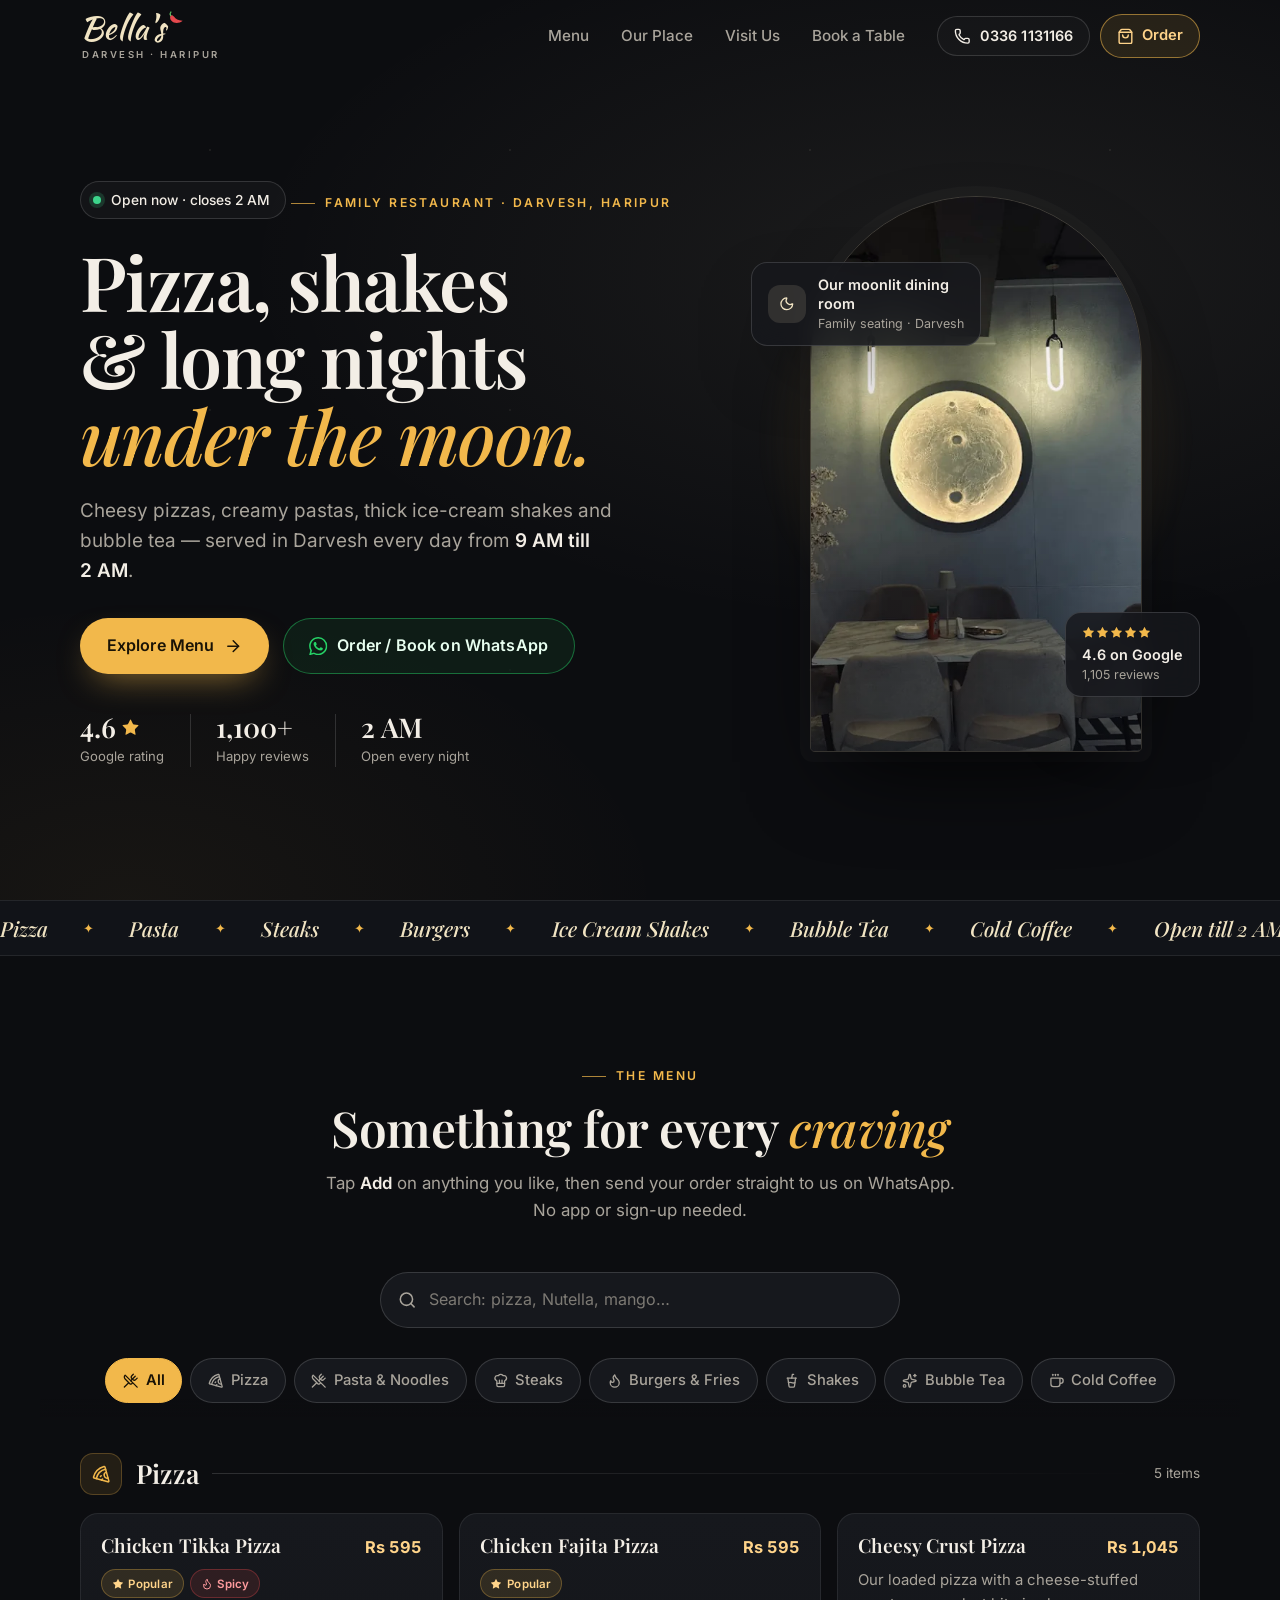
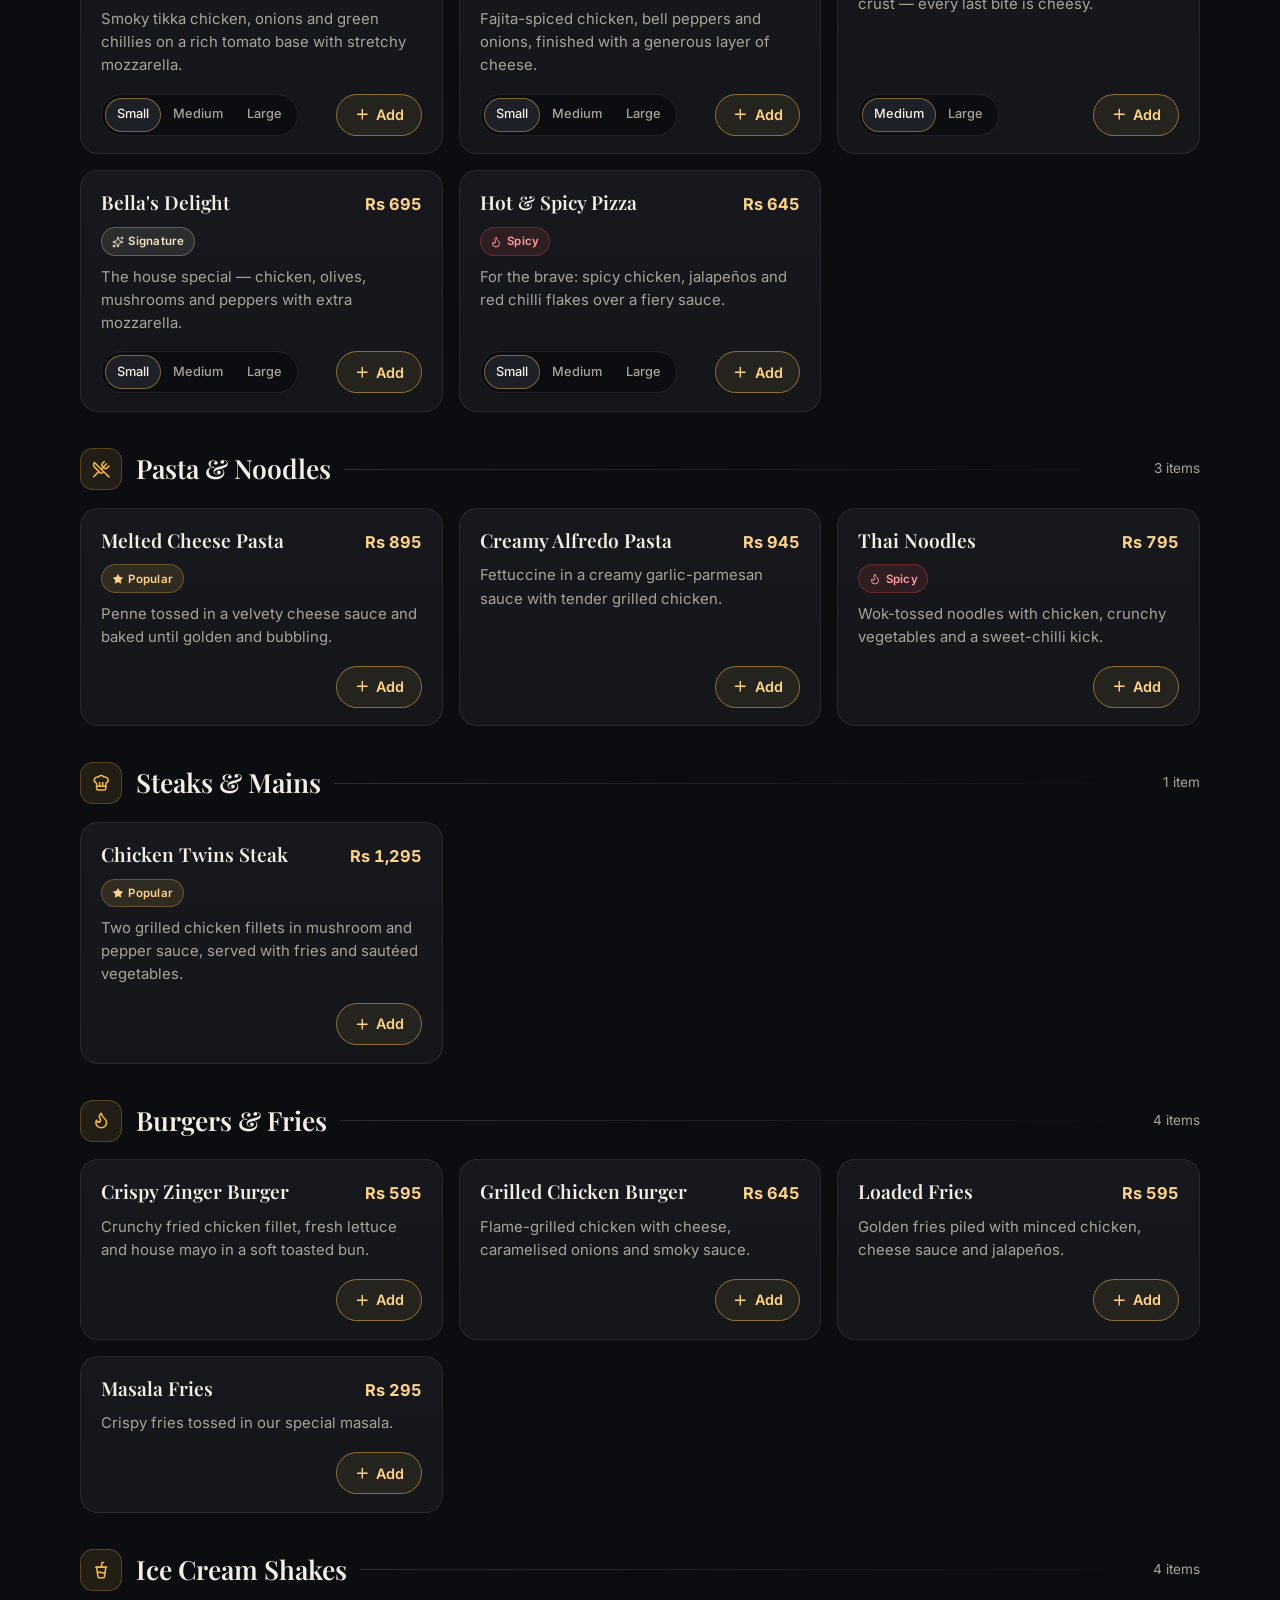
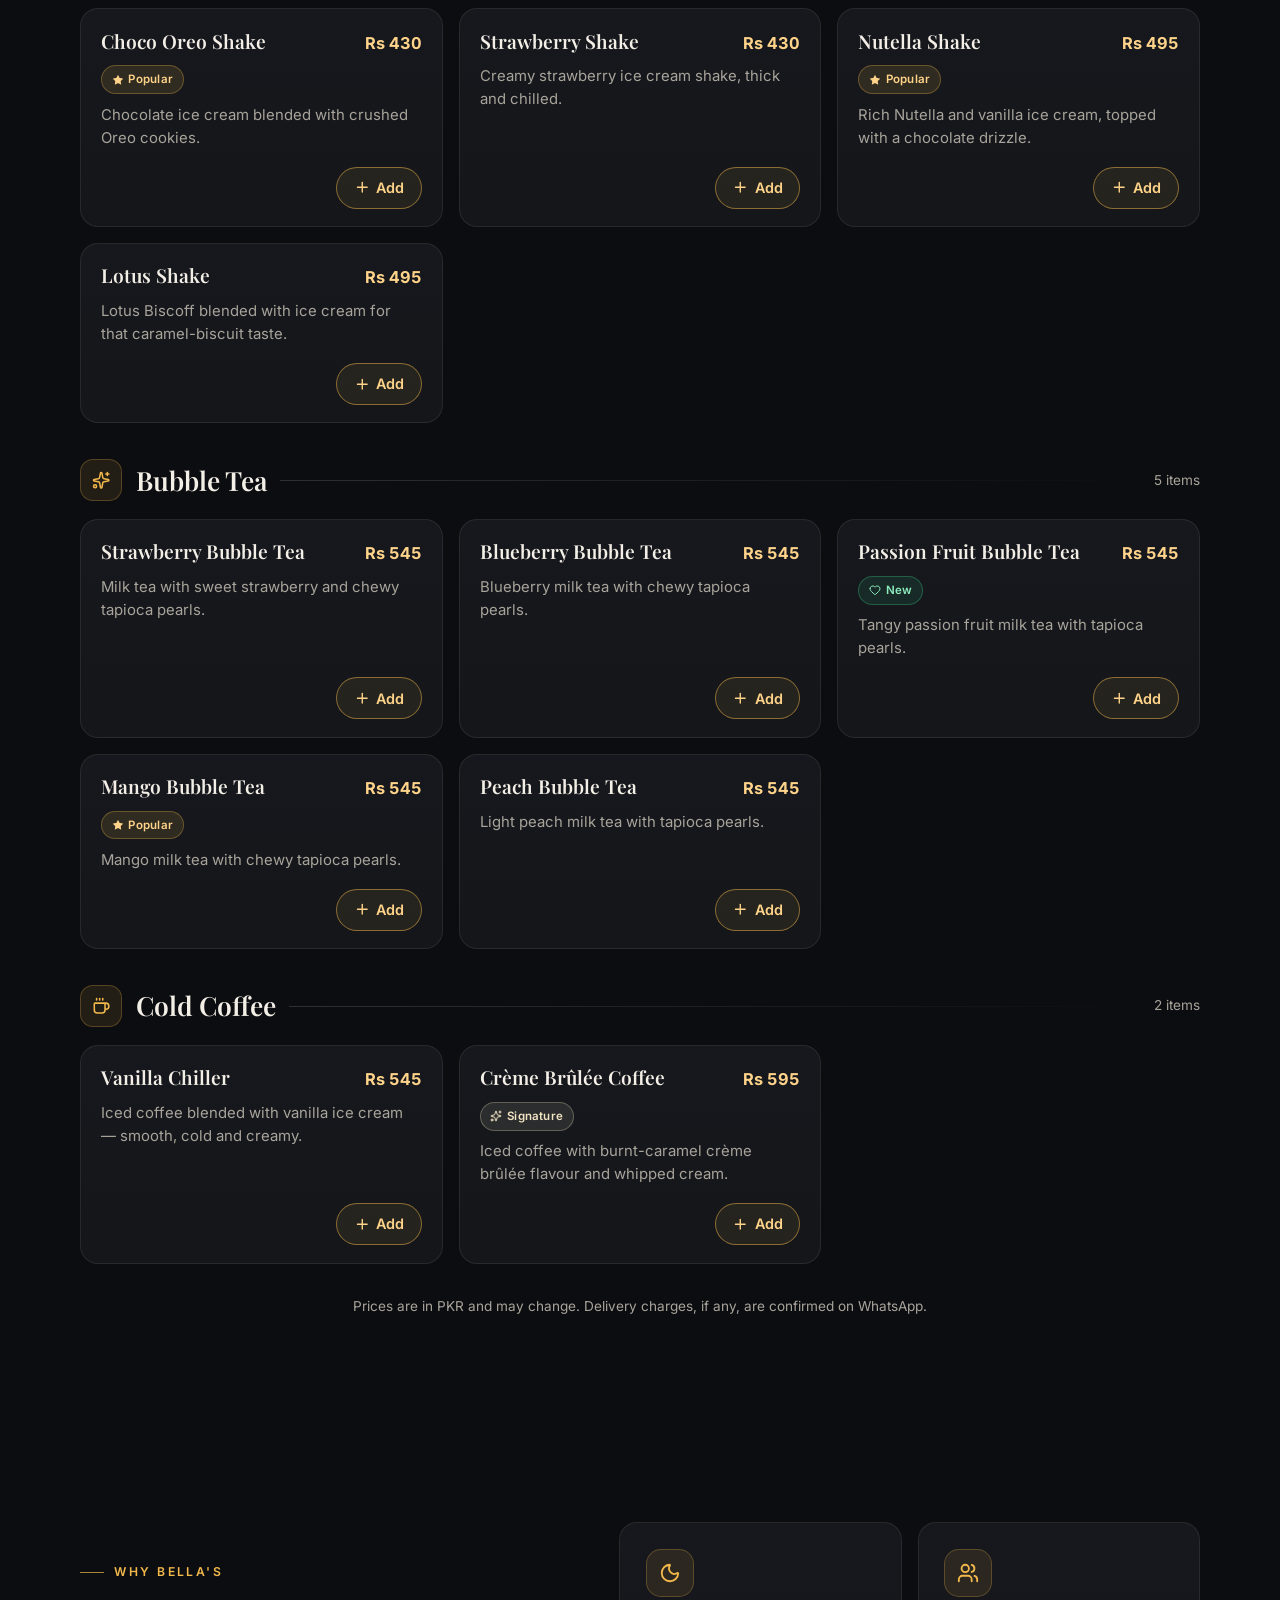
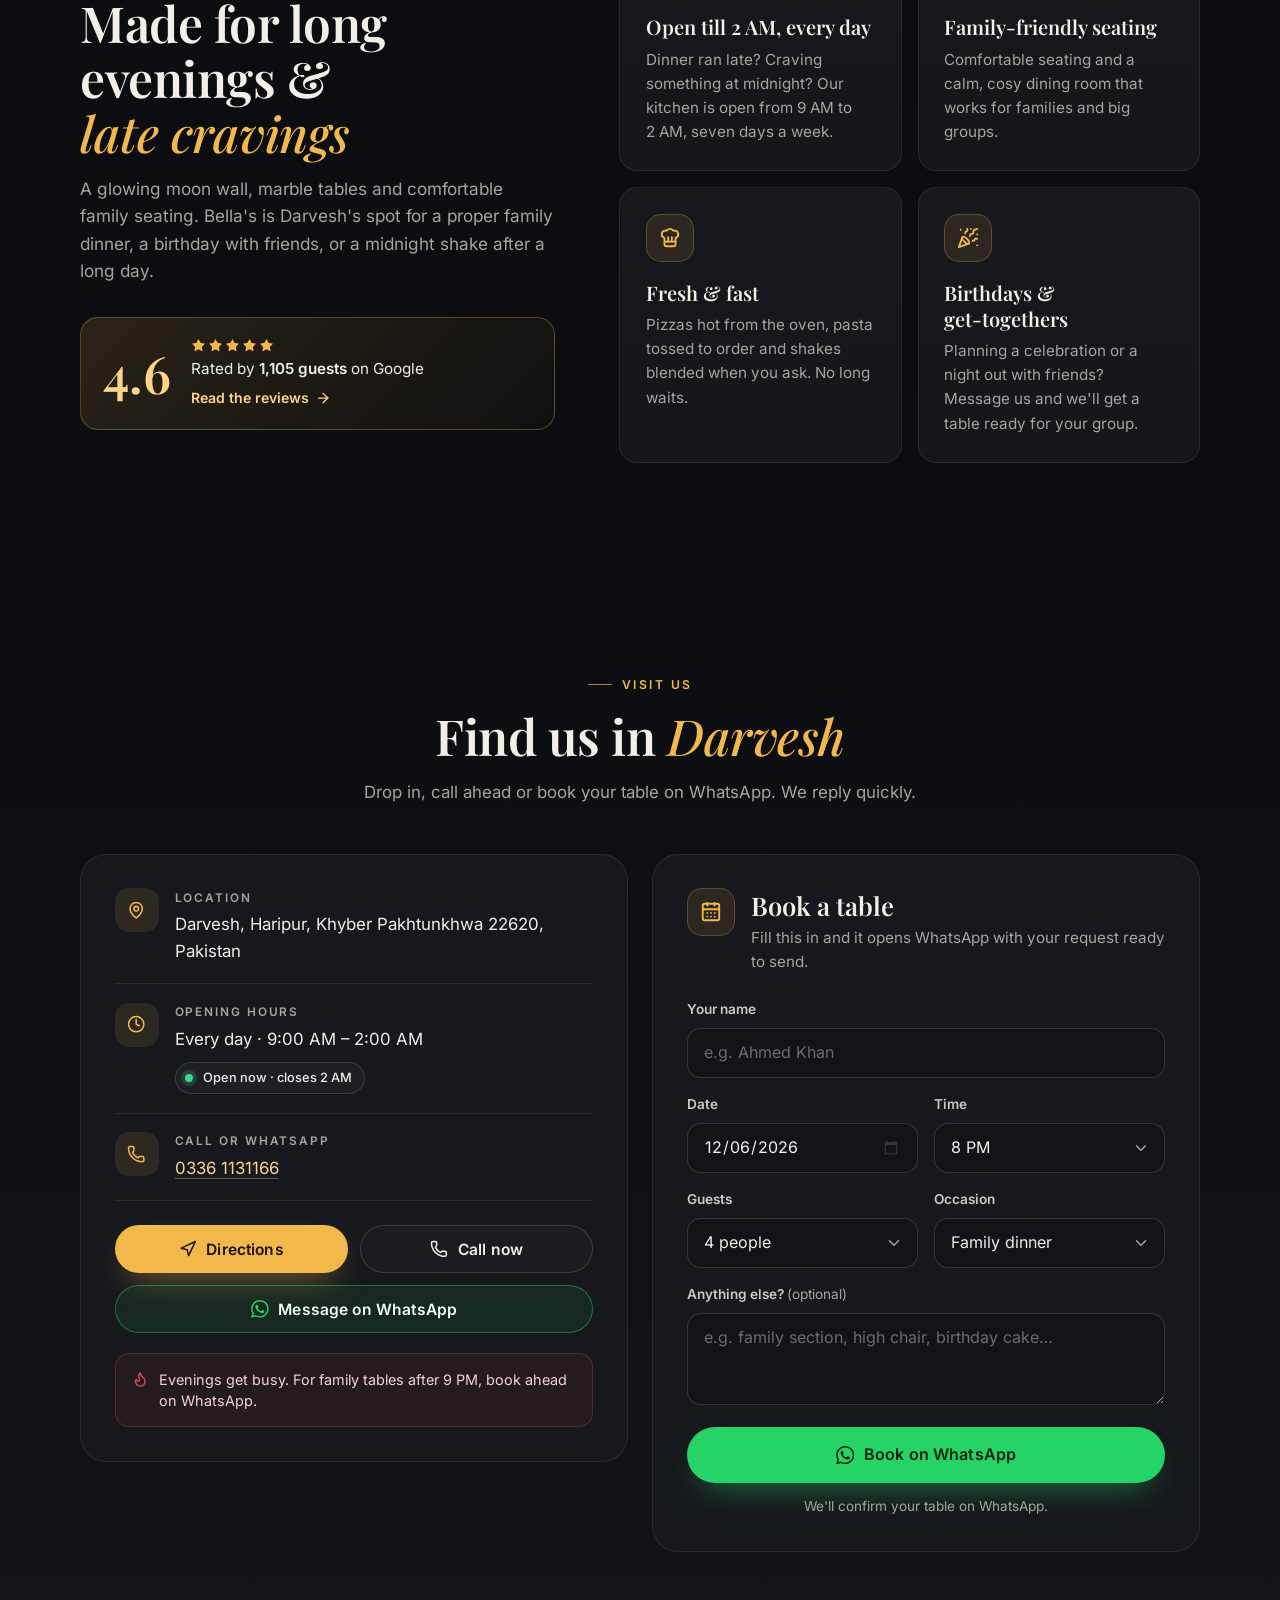
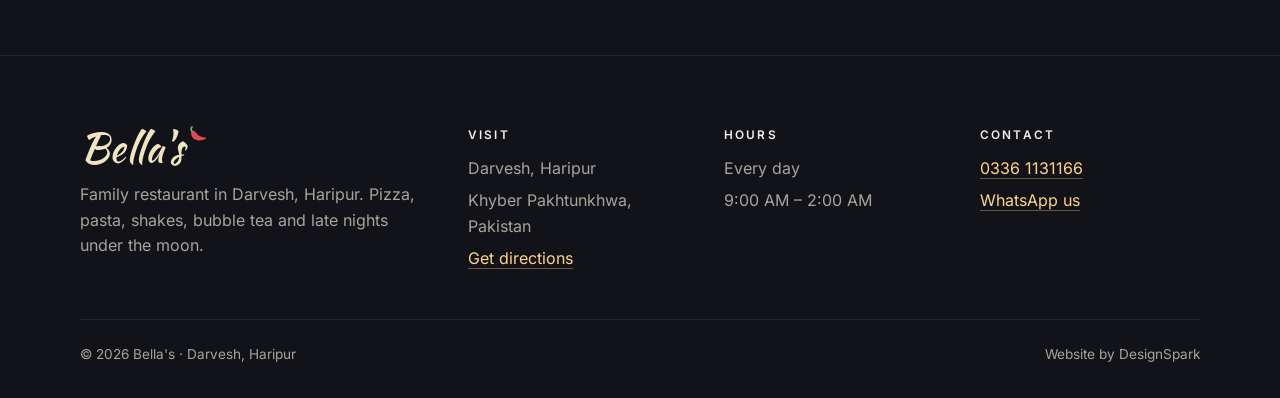
==== bellas/index.html @ a636f6a4 "Add Bella's restaurant demo website (Darvesh, Haripur) Static, responsive one-page site for pitching" ====
<!DOCTYPE html>
<html lang="en">
<head>
  <meta charset="utf-8">
  <meta name="viewport" content="width=device-width, initial-scale=1, viewport-fit=cover">
  <title>Bella's — Family Restaurant in Darvesh, Haripur · Open till 2 AM</title>
  <meta name="description" content="Bella's is a family restaurant in Darvesh, Haripur serving pizza, pasta, steaks, ice-cream shakes, bubble tea and cold coffee. Open every day 9 AM – 2 AM. Order or book a table on WhatsApp: 0336 1131166.">
  <!-- DEMO VERSION: delete the next line when the site goes live so Google can index it. -->
  <meta name="robots" content="noindex, nofollow">
  <meta name="theme-color" content="#0C0D10">
  <meta property="og:type" content="restaurant">
  <meta property="og:title" content="Bella's — Darvesh, Haripur · Open till 2 AM">
  <meta property="og:description" content="Pizza, pasta, shakes & bubble tea. Order or book a table on WhatsApp.">
  <link rel="icon" href="assets/img/favicon.svg" type="image/svg+xml">
  <link rel="preload" href="assets/fonts/inter-var.woff2" as="font" type="font/woff2" crossorigin>
  <link rel="preload" href="assets/fonts/playfair-var.woff2" as="font" type="font/woff2" crossorigin>
  <link rel="preload" href="assets/fonts/kaushan-script.woff2" as="font" type="font/woff2" crossorigin>
  <link rel="stylesheet" href="css/styles.css">
  <script type="application/ld+json">
  {
    "@context": "https://schema.org",
    "@type": "Restaurant",
    "name": "Bella's",
    "servesCuisine": ["Pizza", "Pasta", "Steaks", "Burgers", "Shakes", "Bubble Tea", "Coffee"],
    "priceRange": "Rs 1,000 – 4,000",
    "telephone": "+923361131166",
    "acceptsReservations": "True",
    "address": {
      "@type": "PostalAddress",
      "addressLocality": "Darvesh, Haripur",
      "addressRegion": "Khyber Pakhtunkhwa",
      "postalCode": "22620",
      "addressCountry": "PK"
    },
    "openingHoursSpecification": [{
      "@type": "OpeningHoursSpecification",
      "dayOfWeek": ["Monday", "Tuesday", "Wednesday", "Thursday", "Friday", "Saturday", "Sunday"],
      "opens": "09:00",
      "closes": "02:00"
    }]
  }
  </script>
</head>
<body>
  <!-- Icon sprite (Lucide, ISC licence · WhatsApp glyph from Simple Icons, CC0) -->
  <svg width="0" height="0" style="position:absolute" aria-hidden="true" focusable="false">
    <defs>
      <symbol id="i-phone" viewBox="0 0 24 24"><path d="M13.832 16.568a1 1 0 0 0 1.213-.303l.355-.465A2 2 0 0 1 17 15h3a2 2 0 0 1 2 2v3a2 2 0 0 1-2 2A18 18 0 0 1 2 4a2 2 0 0 1 2-2h3a2 2 0 0 1 2 2v3a2 2 0 0 1-.8 1.6l-.468.351a1 1 0 0 0-.292 1.233 14 14 0 0 0 6.392 6.384" /></symbol>
      <symbol id="i-map-pin" viewBox="0 0 24 24"><path d="M20 10c0 4.993-5.539 10.193-7.399 11.799a1 1 0 0 1-1.202 0C9.539 20.193 4 14.993 4 10a8 8 0 0 1 16 0" /> <circle cx="12" cy="10" r="3" /></symbol>
      <symbol id="i-clock" viewBox="0 0 24 24"><circle cx="12" cy="12" r="10" /> <path d="M12 6v6l4 2" /></symbol>
      <symbol id="i-star" viewBox="0 0 24 24"><path d="M11.525 2.295a.53.53 0 0 1 .95 0l2.31 4.679a2.123 2.123 0 0 0 1.595 1.16l5.166.756a.53.53 0 0 1 .294.904l-3.736 3.638a2.123 2.123 0 0 0-.611 1.878l.882 5.14a.53.53 0 0 1-.771.56l-4.618-2.428a2.122 2.122 0 0 0-1.973 0L6.396 21.01a.53.53 0 0 1-.77-.56l.881-5.139a2.122 2.122 0 0 0-.611-1.879L2.16 9.795a.53.53 0 0 1 .294-.906l5.165-.755a2.122 2.122 0 0 0 1.597-1.16z" /></symbol>
      <symbol id="i-moon" viewBox="0 0 24 24"><path d="M20.985 12.486a9 9 0 1 1-9.473-9.472c.405-.022.617.46.402.803a6 6 0 0 0 8.268 8.268c.344-.215.825-.004.803.401" /></symbol>
      <symbol id="i-users" viewBox="0 0 24 24"><path d="M16 21v-2a4 4 0 0 0-4-4H6a4 4 0 0 0-4 4v2" /> <path d="M16 3.128a4 4 0 0 1 0 7.744" /> <path d="M22 21v-2a4 4 0 0 0-3-3.87" /> <circle cx="9" cy="7" r="4" /></symbol>
      <symbol id="i-flame" viewBox="0 0 24 24"><path d="M12 3q1 4 4 6.5t3 5.5a1 1 0 0 1-14 0 5 5 0 0 1 1-3 1 1 0 0 0 5 0c0-2-1.5-3-1.5-5q0-2 2.5-4" /></symbol>
      <symbol id="i-shopping-bag" viewBox="0 0 24 24"><path d="M16 10a4 4 0 0 1-8 0" /> <path d="M3.103 6.034h17.794" /> <path d="M3.4 5.467a2 2 0 0 0-.4 1.2V20a2 2 0 0 0 2 2h14a2 2 0 0 0 2-2V6.667a2 2 0 0 0-.4-1.2l-2-2.667A2 2 0 0 0 17 2H7a2 2 0 0 0-1.6.8z" /></symbol>
      <symbol id="i-plus" viewBox="0 0 24 24"><path d="M5 12h14" /> <path d="M12 5v14" /></symbol>
      <symbol id="i-minus" viewBox="0 0 24 24"><path d="M5 12h14" /></symbol>
      <symbol id="i-x" viewBox="0 0 24 24"><path d="M18 6 6 18" /> <path d="m6 6 12 12" /></symbol>
      <symbol id="i-search" viewBox="0 0 24 24"><path d="m21 21-4.34-4.34" /> <circle cx="11" cy="11" r="8" /></symbol>
      <symbol id="i-menu" viewBox="0 0 24 24"><path d="M4 5h16" /> <path d="M4 12h16" /> <path d="M4 19h16" /></symbol>
      <symbol id="i-arrow-right" viewBox="0 0 24 24"><path d="M5 12h14" /> <path d="m12 5 7 7-7 7" /></symbol>
      <symbol id="i-calendar-days" viewBox="0 0 24 24"><path d="M8 2v3" /> <path d="M16 2v3" /> <rect x="3" y="3" width="18" height="18" rx="2" /> <path d="M3 9h18" /> <path d="M8 13h.01" /> <path d="M12 13h.01" /> <path d="M16 13h.01" /> <path d="M8 17h.01" /> <path d="M12 17h.01" /> <path d="M16 17h.01" /></symbol>
      <symbol id="i-sparkles" viewBox="0 0 24 24"><path d="M11.017 2.814a1 1 0 0 1 1.966 0l1.051 5.558a2 2 0 0 0 1.594 1.594l5.558 1.051a1 1 0 0 1 0 1.966l-5.558 1.051a2 2 0 0 0-1.594 1.594l-1.051 5.558a1 1 0 0 1-1.966 0l-1.051-5.558a2 2 0 0 0-1.594-1.594l-5.558-1.051a1 1 0 0 1 0-1.966l5.558-1.051a2 2 0 0 0 1.594-1.594z" /> <path d="M20 2v4" /> <path d="M22 4h-4" /> <circle cx="4" cy="20" r="2" /></symbol>
      <symbol id="i-navigation" viewBox="0 0 24 24"><polygon points="3 11 22 2 13 21 11 13 3 11" /></symbol>
      <symbol id="i-pizza" viewBox="0 0 24 24"><path d="m12 14-1 1" /> <path d="m13.75 18.25-1.25 1.42" /> <path d="M17.775 5.654a15.68 15.68 0 0 0-12.121 12.12" /> <path d="M18.8 9.3a1 1 0 0 0 2.1 7.7" /> <path d="M21.964 20.732a1 1 0 0 1-1.232 1.232l-18-5a1 1 0 0 1-.695-1.232A19.68 19.68 0 0 1 15.732 2.037a1 1 0 0 1 1.232.695z" /></symbol>
      <symbol id="i-cup-soda" viewBox="0 0 24 24"><path d="m6 8 1.75 12.28a2 2 0 0 0 2 1.72h4.54a2 2 0 0 0 2-1.72L18 8" /> <path d="M5 8h14" /> <path d="M7 15a6.47 6.47 0 0 1 5 0 6.47 6.47 0 0 0 5 0" /> <path d="m12 8 1-6h2" /></symbol>
      <symbol id="i-coffee" viewBox="0 0 24 24"><path d="M10 2v2" /> <path d="M14 2v2" /> <path d="M16 8a1 1 0 0 1 1 1v8a4 4 0 0 1-4 4H7a4 4 0 0 1-4-4V9a1 1 0 0 1 1-1h14a4 4 0 1 1 0 8h-1" /> <path d="M6 2v2" /></symbol>
      <symbol id="i-utensils-crossed" viewBox="0 0 24 24"><path d="m16 2-2.3 2.3a3 3 0 0 0 0 4.2l1.8 1.8a3 3 0 0 0 4.2 0L22 8" /> <path d="M15 15 3.3 3.3a4.2 4.2 0 0 0 0 6l7.3 7.3c.7.7 2 .7 2.8 0L15 15Zm0 0 7 7" /> <path d="m2.1 21.8 6.4-6.3" /> <path d="m19 5-7 7" /></symbol>
      <symbol id="i-party-popper" viewBox="0 0 24 24"><path d="M5.8 11.3 2 22l10.7-3.79" /> <path d="M4 3h.01" /> <path d="M22 8h.01" /> <path d="M15 2h.01" /> <path d="M22 20h.01" /> <path d="m22 2-2.24.75a2.9 2.9 0 0 0-1.96 3.12c.1.86-.57 1.63-1.45 1.63h-.38c-.86 0-1.6.6-1.76 1.44L14 10" /> <path d="m22 13-.82-.33c-.86-.34-1.82.2-1.98 1.11c-.11.7-.72 1.22-1.43 1.22H17" /> <path d="m11 2 .33.82c.34.86-.2 1.82-1.11 1.98C9.52 4.9 9 5.52 9 6.23V7" /> <path d="M11 13c1.93 1.93 2.83 4.17 2 5-.83.83-3.07-.07-5-2-1.93-1.93-2.83-4.17-2-5 .83-.83 3.07.07 5 2Z" /></symbol>
      <symbol id="i-chef-hat" viewBox="0 0 24 24"><path d="M10 11v5" /> <path d="M14 11v5" /> <path d="M6 12.65c0-.457-.316-.844-.727-1.041A4 4 0 017.52 4.034a1.53 1.53 0 001.367-.547 4 4 0 016.225 0 1.53 1.53 0 001.367.547 4 4 0 012.248 7.575c-.411.197-.727.584-.727 1.04V19a2 2 0 01-2 2H8a2 2 0 01-2-2z" /> <path d="M6 16h12" /></symbol>
      <symbol id="i-trash-2" viewBox="0 0 24 24"><path d="M10 11v6" /> <path d="M14 11v6" /> <path d="M19 6v14a2 2 0 0 1-2 2H7a2 2 0 0 1-2-2V6" /> <path d="M3 6h18" /> <path d="M8 6V4a2 2 0 0 1 2-2h4a2 2 0 0 1 2 2v2" /></symbol>
      <symbol id="i-check" viewBox="0 0 24 24"><path d="M20 6 9 17l-5-5" /></symbol>
      <symbol id="i-heart" viewBox="0 0 24 24"><path d="M2 9.5a5.5 5.5 0 0 1 9.591-3.676.56.56 0 0 0 .818 0A5.49 5.49 0 0 1 22 9.5c0 2.29-1.5 4-3 5.5l-5.492 5.313a2 2 0 0 1-3 .019L5 15c-1.5-1.5-3-3.2-3-5.5" /></symbol>
      <symbol id="i-whatsapp" viewBox="0 0 24 24"><path fill="currentColor" stroke="none" d="M17.472 14.382c-.297-.149-1.758-.867-2.03-.967-.273-.099-.471-.148-.67.15-.197.297-.767.966-.94 1.164-.173.199-.347.223-.644.075-.297-.15-1.255-.463-2.39-1.475-.883-.788-1.48-1.761-1.653-2.059-.173-.297-.018-.458.13-.606.134-.133.298-.347.446-.52.149-.174.198-.298.298-.497.099-.198.05-.371-.025-.52-.075-.149-.669-1.612-.916-2.207-.242-.579-.487-.5-.669-.51-.173-.008-.371-.01-.57-.01-.198 0-.52.074-.792.372-.272.297-1.04 1.016-1.04 2.479 0 1.462 1.065 2.875 1.213 3.074.149.198 2.096 3.2 5.077 4.487.709.306 1.262.489 1.694.625.712.227 1.36.195 1.871.118.571-.085 1.758-.719 2.006-1.413.248-.694.248-1.289.173-1.413-.074-.124-.272-.198-.57-.347m-5.421 7.403h-.004a9.87 9.87 0 01-5.031-1.378l-.361-.214-3.741.982.998-3.648-.235-.374a9.86 9.86 0 01-1.51-5.26c.001-5.45 4.436-9.884 9.888-9.884 2.64 0 5.122 1.03 6.988 2.898a9.825 9.825 0 012.893 6.994c-.003 5.45-4.437 9.884-9.885 9.884m8.413-18.297A11.815 11.815 0 0012.05 0C5.495 0 .16 5.335.157 11.892c0 2.096.547 4.142 1.588 5.945L.057 24l6.305-1.654a11.882 11.882 0 005.683 1.448h.005c6.554 0 11.89-5.335 11.893-11.893a11.821 11.821 0 00-3.48-8.413Z"/></symbol>
    </defs>
  </svg>

  <a class="skip-link" href="#menu">Skip to menu</a>

  <!-- ============ NAVBAR ============ -->
  <header class="nav" data-nav>
    <div class="container nav__inner">
      <a class="brand" href="#top" aria-label="Bella's — back to top">
        <span class="brand__name">Bella's<svg class="brand__chili" viewBox="0 0 24 24" aria-hidden="true"><path d="M7.5 7.2c2.1-.2 3.4 1.2 4 3.3.9 3.6 3.9 7 9.5 8.7-5.6 2.2-12.4.4-14.6-4.7-1.1-2.5-.9-5.3 1.1-7.3z" fill="#E5484D"/><path d="M7.6 7.4C7 5.6 7.6 4 9.3 2.9" fill="none" stroke="#5DBB63" stroke-width="1.8" stroke-linecap="round"/></svg></span>
        <span class="brand__sub">Darvesh · Haripur</span>
      </a>

      <nav class="nav__links" id="nav-links" aria-label="Main">
        <a href="#menu">Menu</a>
        <a href="#about">Our Place</a>
        <a href="#visit">Visit Us</a>
        <a href="#book">Book a Table</a>
      </nav>

      <div class="nav__actions">
        <a class="btn btn--ghost btn--sm nav__call" href="tel:+923361131166" data-link="call">
          <svg class="icon" aria-hidden="true"><use href="#i-phone"></use></svg><span data-bind="phoneDisplay">0336 1131166</span>
        </a>
        <button class="cart-btn" type="button" data-open-cart aria-label="Open your order">
          <svg class="icon" aria-hidden="true"><use href="#i-shopping-bag"></use></svg>
          <span class="cart-btn__label">Order</span>
          <span class="cart-count" data-cart-count hidden>0</span>
        </button>
        <button class="nav__toggle" type="button" aria-expanded="false" aria-controls="nav-links" aria-label="Open menu" data-nav-toggle>
          <svg class="icon" aria-hidden="true"><use href="#i-menu"></use></svg>
        </button>
      </div>
    </div>
  </header>

  <main id="top">
    <!-- ============ HERO ============ -->
    <section class="hero" aria-labelledby="hero-title">
      <div class="hero__sky" aria-hidden="true"></div>
      <div class="container hero__grid">
        <div class="hero__copy">
          <p class="status" data-status>
            <span class="status__dot" aria-hidden="true"></span>
            <span data-status-text>Open every day · 9 AM – 2 AM</span>
          </p>
          <p class="eyebrow">Family Restaurant · Darvesh, Haripur</p>
          <h1 class="hero__title" id="hero-title">Pizza, shakes &amp; long nights <em>under the moon.</em></h1>
          <p class="hero__lead">Cheesy pizzas, creamy pastas, thick ice-cream shakes and bubble tea — served in Darvesh every day from <strong>9&nbsp;AM till 2&nbsp;AM</strong>.</p>
          <div class="hero__cta">
            <a class="btn btn--primary btn--lg" href="#menu">
              Explore Menu
              <svg class="icon" aria-hidden="true"><use href="#i-arrow-right"></use></svg>
            </a>
            <a class="btn btn--wa btn--lg" href="https://wa.me/923361131166" target="_blank" rel="noopener" data-link="whatsapp">
              <svg class="icon" aria-hidden="true"><use href="#i-whatsapp"></use></svg>
              Order / Book on WhatsApp
            </a>
          </div>
          <ul class="proof" aria-label="Highlights">
            <li>
              <span class="proof__big"><span data-bind="rating">4.6</span><svg class="icon icon--fill" aria-hidden="true"><use href="#i-star"></use></svg></span>
              <span class="proof__label">Google rating</span>
            </li>
            <li>
              <span class="proof__big">1,100+</span>
              <span class="proof__label">Happy reviews</span>
            </li>
            <li>
              <span class="proof__big">2 AM</span>
              <span class="proof__label">Open every night</span>
            </li>
          </ul>
        </div>

        <div class="hero__visual">
          <div class="moon-glow" aria-hidden="true"></div>
          <figure class="hero__photo">
            <picture>
              <source srcset="assets/img/dining-room.webp" type="image/webp">
              <img src="assets/img/dining-room.jpg" width="460" height="770" fetchpriority="high"
                   alt="Inside Bella's: the glowing moon wall above a marble dining table with grey chairs and pendant lights">
            </picture>
          </figure>
          <div class="float-card float-card--top">
            <span class="float-card__icon"><svg class="icon" aria-hidden="true"><use href="#i-moon"></use></svg></span>
            <span><strong>Our moonlit dining room</strong><small>Family seating · Darvesh</small></span>
          </div>
          <div class="float-card float-card--bottom">
            <span class="float-card__stars" aria-hidden="true">
              <svg class="icon icon--fill"><use href="#i-star"></use></svg><svg class="icon icon--fill"><use href="#i-star"></use></svg><svg class="icon icon--fill"><use href="#i-star"></use></svg><svg class="icon icon--fill"><use href="#i-star"></use></svg><svg class="icon icon--fill"><use href="#i-star"></use></svg>
            </span>
            <span><strong><span data-bind="rating">4.6</span> on Google</strong><small><span data-bind="reviewCount">1,105</span> reviews</small></span>
          </div>
        </div>
      </div>
    </section>

    <!-- ============ TICKER ============ -->
    <div class="ticker" aria-hidden="true">
      <div class="ticker__track">
        <span>Pizza</span><span>Pasta</span><span>Steaks</span><span>Burgers</span><span>Ice Cream Shakes</span><span>Bubble Tea</span><span>Cold Coffee</span><span>Open till 2 AM</span>
        <span>Pizza</span><span>Pasta</span><span>Steaks</span><span>Burgers</span><span>Ice Cream Shakes</span><span>Bubble Tea</span><span>Cold Coffee</span><span>Open till 2 AM</span>
      </div>
    </div>

    <!-- ============ MENU ============ -->
    <section class="section menu" id="menu" aria-labelledby="menu-title">
      <div class="container">
        <div class="section__head">
          <p class="eyebrow">The Menu</p>
          <h2 id="menu-title">Something for every <em>craving</em></h2>
          <p>Tap <strong>Add</strong> on anything you like, then send your order straight to us on WhatsApp. No app or sign-up needed.</p>
        </div>

        <label class="search">
          <svg class="icon" aria-hidden="true"><use href="#i-search"></use></svg>
          <span class="sr-only">Search the menu</span>
          <input class="search__input" type="search" placeholder="Search: pizza, Nutella, mango…" autocomplete="off" data-search>
        </label>

        <div class="tabs-wrap" data-tabs-wrap>
          <div class="tabs" role="tablist" aria-label="Menu categories" data-tabs></div>
        </div>

        <p class="menu__summary" data-menu-summary aria-live="polite"></p>
        <div class="menu__results" id="menu-panel" role="tabpanel" data-menu>
          <noscript><p class="menu__empty">Please enable JavaScript to see the menu, or call us on 0336 1131166.</p></noscript>
        </div>
        <p class="menu__note">Prices are in PKR and may change. Delivery charges, if any, are confirmed on WhatsApp.</p>
      </div>
    </section>

    <!-- ============ WHY BELLA'S ============ -->
    <section class="section about" id="about" aria-labelledby="about-title">
      <div class="container about__grid">
        <div class="about__intro">
          <p class="eyebrow">Why Bella's</p>
          <h2 id="about-title">Made for long evenings &amp; <em>late cravings</em></h2>
          <p class="about__lead">A glowing moon wall, marble tables and comfortable family seating. Bella's is Darvesh's spot for a proper family dinner, a birthday with friends, or a midnight shake after a long day.</p>
          <a class="rating-card" href="https://www.google.com/maps/search/?api=1&amp;query=Bella%27s%20Darvesh%20Haripur" target="_blank" rel="noopener" data-link="maps">
            <span class="rating-card__score" data-bind="rating">4.6</span>
            <span class="rating-card__body">
              <span class="rating-card__stars" aria-hidden="true">
                <svg class="icon icon--fill"><use href="#i-star"></use></svg><svg class="icon icon--fill"><use href="#i-star"></use></svg><svg class="icon icon--fill"><use href="#i-star"></use></svg><svg class="icon icon--fill"><use href="#i-star"></use></svg><svg class="icon icon--fill"><use href="#i-star"></use></svg>
              </span>
              <span>Rated by <strong><span data-bind="reviewCount">1,105</span> guests</strong> on Google</span>
              <span class="rating-card__link">Read the reviews <svg class="icon" aria-hidden="true"><use href="#i-arrow-right"></use></svg></span>
            </span>
          </a>
        </div>

        <div class="features">
          <article class="feature">
            <span class="feature__icon"><svg class="icon" aria-hidden="true"><use href="#i-moon"></use></svg></span>
            <h3>Open till 2 AM, every day</h3>
            <p>Dinner ran late? Craving something at midnight? Our kitchen is open from 9&nbsp;AM to 2&nbsp;AM, seven days a week.</p>
          </article>
          <article class="feature">
            <span class="feature__icon"><svg class="icon" aria-hidden="true"><use href="#i-users"></use></svg></span>
            <h3>Family-friendly seating</h3>
            <p>Comfortable seating and a calm, cosy dining room that works for families and big groups.</p>
          </article>
          <article class="feature">
            <span class="feature__icon"><svg class="icon" aria-hidden="true"><use href="#i-chef-hat"></use></svg></span>
            <h3>Fresh &amp; fast</h3>
            <p>Pizzas hot from the oven, pasta tossed to order and shakes blended when you ask. No long waits.</p>
          </article>
          <article class="feature">
            <span class="feature__icon"><svg class="icon" aria-hidden="true"><use href="#i-party-popper"></use></svg></span>
            <h3>Birthdays &amp; get-togethers</h3>
            <p>Planning a celebration or a night out with friends? Message us and we'll get a table ready for your group.</p>
          </article>
        </div>
      </div>
    </section>

    <!-- ============ VISIT + BOOK ============ -->
    <section class="section visit" id="visit" aria-labelledby="visit-title">
      <div class="container">
        <div class="section__head">
          <p class="eyebrow">Visit Us</p>
          <h2 id="visit-title">Find us in <em>Darvesh</em></h2>
          <p>Drop in, call ahead or book your table on WhatsApp. We reply quickly.</p>
        </div>

        <div class="visit__grid">
          <div class="card info-card">
            <div class="info-row">
              <span class="info-row__icon"><svg class="icon" aria-hidden="true"><use href="#i-map-pin"></use></svg></span>
              <div>
                <h3>Location</h3>
                <p data-bind="address">Darvesh, Haripur, Khyber Pakhtunkhwa 22620, Pakistan</p>
              </div>
            </div>
            <div class="info-row">
              <span class="info-row__icon"><svg class="icon" aria-hidden="true"><use href="#i-clock"></use></svg></span>
              <div>
                <h3>Opening hours</h3>
                <p><span data-bind="days">Every day</span> · <span data-bind="hours">9:00 AM – 2:00 AM</span></p>
                <p class="status status--inline" data-status><span class="status__dot" aria-hidden="true"></span><span data-status-text>Open every day</span></p>
              </div>
            </div>
            <div class="info-row">
              <span class="info-row__icon"><svg class="icon" aria-hidden="true"><use href="#i-phone"></use></svg></span>
              <div>
                <h3>Call or WhatsApp</h3>
                <p><a class="inline-link" href="tel:+923361131166" data-link="call" data-bind="phoneDisplay">0336 1131166</a></p>
              </div>
            </div>

            <div class="visit__actions">
              <a class="btn btn--primary" href="https://www.google.com/maps/search/?api=1&amp;query=Bella%27s%20Darvesh%20Haripur" target="_blank" rel="noopener" data-link="maps">
                <svg class="icon" aria-hidden="true"><use href="#i-navigation"></use></svg>Directions
              </a>
              <a class="btn btn--ghost" href="tel:+923361131166" data-link="call">
                <svg class="icon" aria-hidden="true"><use href="#i-phone"></use></svg>Call now
              </a>
              <a class="btn btn--wa visit__wa" href="https://wa.me/923361131166" target="_blank" rel="noopener" data-link="whatsapp">
                <svg class="icon" aria-hidden="true"><use href="#i-whatsapp"></use></svg>Message on WhatsApp
              </a>
            </div>

            <p class="tip">
              <svg class="icon" aria-hidden="true"><use href="#i-flame"></use></svg>
              <span>Evenings get busy. For family tables after 9 PM, book ahead on WhatsApp.</span>
            </p>
          </div>

          <form class="card book-card" id="book" data-book-form novalidate>
            <div class="book-card__head">
              <span class="feature__icon"><svg class="icon" aria-hidden="true"><use href="#i-calendar-days"></use></svg></span>
              <div>
                <h3>Book a table</h3>
                <p>Fill this in and it opens WhatsApp with your request ready to send.</p>
              </div>
            </div>

            <div class="form-grid">
              <div class="field field--full">
                <label for="book-name">Your name</label>
                <input class="input" id="book-name" name="name" type="text" autocomplete="name" placeholder="e.g. Ahmed Khan" required>
              </div>
              <div class="field">
                <label for="book-date">Date</label>
                <input class="input" id="book-date" name="date" type="date" required data-book-date>
              </div>
              <div class="field">
                <label for="book-time">Time</label>
                <select class="input" id="book-time" name="time" required data-book-time></select>
              </div>
              <div class="field">
                <label for="book-guests">Guests</label>
                <select class="input" id="book-guests" name="guests" required>
                  <option>2 people</option><option>3 people</option><option selected>4 people</option><option>5 people</option>
                  <option>6 people</option><option>8 people</option><option>10 people</option><option>12+ people</option>
                </select>
              </div>
              <div class="field">
                <label for="book-occasion">Occasion</label>
                <select class="input" id="book-occasion" name="occasion">
                  <option>Family dinner</option><option>Birthday</option><option>Friends night out</option><option>Business meal</option><option>Other</option>
                </select>
              </div>
              <div class="field field--full">
                <label for="book-note">Anything else? <span class="optional">(optional)</span></label>
                <textarea class="input" id="book-note" name="note" rows="3" placeholder="e.g. family section, high chair, birthday cake…"></textarea>
              </div>
            </div>

            <button class="btn btn--wa-solid btn--lg btn--block" type="submit">
              <svg class="icon" aria-hidden="true"><use href="#i-whatsapp"></use></svg>Book on WhatsApp
            </button>
            <p class="form-hint">We'll confirm your table on WhatsApp.</p>
          </form>
        </div>
      </div>
    </section>
  </main>

  <!-- ============ FOOTER ============ -->
  <footer class="footer">
    <div class="container">
      <div class="footer__grid">
        <div class="footer__brand">
          <span class="brand__name">Bella's<svg class="brand__chili" viewBox="0 0 24 24" aria-hidden="true"><path d="M7.5 7.2c2.1-.2 3.4 1.2 4 3.3.9 3.6 3.9 7 9.5 8.7-5.6 2.2-12.4.4-14.6-4.7-1.1-2.5-.9-5.3 1.1-7.3z" fill="#E5484D"/><path d="M7.6 7.4C7 5.6 7.6 4 9.3 2.9" fill="none" stroke="#5DBB63" stroke-width="1.8" stroke-linecap="round"/></svg></span>
          <p>Family restaurant in Darvesh, Haripur. Pizza, pasta, shakes, bubble tea and late nights under the moon.</p>
        </div>
        <div>
          <h3 class="footer__title">Visit</h3>
          <p data-bind="area">Darvesh, Haripur</p>
          <p>Khyber Pakhtunkhwa, Pakistan</p>
          <a class="inline-link" href="https://www.google.com/maps/search/?api=1&amp;query=Bella%27s%20Darvesh%20Haripur" target="_blank" rel="noopener" data-link="maps">Get directions</a>
        </div>
        <div>
          <h3 class="footer__title">Hours</h3>
          <p data-bind="days">Every day</p>
          <p data-bind="hours">9:00 AM – 2:00 AM</p>
        </div>
        <div>
          <h3 class="footer__title">Contact</h3>
          <p><a class="inline-link" href="tel:+923361131166" data-link="call" data-bind="phoneDisplay">0336 1131166</a></p>
          <p><a class="inline-link" href="https://wa.me/923361131166" target="_blank" rel="noopener" data-link="whatsapp">WhatsApp us</a></p>
        </div>
      </div>
      <div class="footer__bottom">
        <p>© <span data-bind="year">2026</span> Bella's · Darvesh, Haripur</p>
        <p data-credit>Website by DesignSpark</p>
      </div>
    </div>
  </footer>

  <!-- ============ FLOATING ORDER PILL (desktop/tablet) ============ -->
  <button class="cart-pill" type="button" data-open-cart data-cart-pill aria-label="View your order">
    <svg class="icon" aria-hidden="true"><use href="#i-shopping-bag"></use></svg>
    <span data-cart-pill-text>Your order</span>
    <span class="cart-pill__cta">View <svg class="icon" aria-hidden="true"><use href="#i-arrow-right"></use></svg></span>
  </button>

  <!-- ============ MOBILE QUICK ACTIONS ============ -->
  <nav class="action-bar" aria-label="Quick actions">
    <a class="action-bar__btn" href="tel:+923361131166" data-link="call">
      <svg class="icon" aria-hidden="true"><use href="#i-phone"></use></svg><span>Call</span>
    </a>
    <a class="action-bar__btn" href="https://www.google.com/maps/search/?api=1&amp;query=Bella%27s%20Darvesh%20Haripur" target="_blank" rel="noopener" data-link="maps">
      <svg class="icon" aria-hidden="true"><use href="#i-navigation"></use></svg><span>Directions</span>
    </a>
    <a class="action-bar__btn action-bar__main" href="https://wa.me/923361131166" target="_blank" rel="noopener" data-link="whatsapp" data-action-order>
      <svg class="icon" aria-hidden="true"><use href="#i-whatsapp"></use></svg>
      <span data-action-order-label>WhatsApp</span>
      <span class="cart-count" data-cart-count hidden>0</span>
    </a>
  </nav>

  <!-- ============ ORDER DRAWER ============ -->
  <dialog class="drawer" data-cart-dialog aria-labelledby="cart-title">
    <div class="drawer__panel">
      <header class="drawer__head">
        <div>
          <p class="eyebrow eyebrow--plain">WhatsApp order</p>
          <h2 id="cart-title">Your order</h2>
        </div>
        <button class="icon-btn" type="button" data-close-cart aria-label="Close order">
          <svg class="icon" aria-hidden="true"><use href="#i-x"></use></svg>
        </button>
      </header>

      <div class="drawer__body">
        <div class="cart-empty" data-cart-empty>
          <span class="cart-empty__icon"><svg class="icon" aria-hidden="true"><use href="#i-shopping-bag"></use></svg></span>
          <h3>Your order is empty</h3>
          <p>Add a few favourites from the menu. You'll send the order to us on WhatsApp at the end.</p>
          <button class="btn btn--primary" type="button" data-browse-menu>Browse the menu</button>
        </div>

        <div data-cart-filled hidden>
          <ul class="cart-lines" data-cart-lines></ul>

          <form class="order-form" id="order-form" data-order-form novalidate>
            <fieldset class="field">
              <legend class="legend">How would you like it?</legend>
              <div class="seg">
                <input type="radio" name="type" id="type-delivery" value="delivery" checked>
                <label for="type-delivery">Delivery</label>
                <input type="radio" name="type" id="type-pickup" value="pickup">
                <label for="type-pickup">Pickup</label>
                <input type="radio" name="type" id="type-dinein" value="dinein">
                <label for="type-dinein">Dine-in</label>
              </div>
            </fieldset>
            <div class="field">
              <label for="order-name">Your name</label>
              <input class="input" id="order-name" name="name" type="text" autocomplete="name" placeholder="e.g. Sara" required>
            </div>
            <div class="field" data-address-field>
              <label for="order-address">Delivery address</label>
              <textarea class="input" id="order-address" name="address" rows="2" autocomplete="street-address" placeholder="House / street / nearby landmark" required></textarea>
            </div>
            <div class="field">
              <label for="order-note">Note for the kitchen <span class="optional">(optional)</span></label>
              <input class="input" id="order-note" name="note" type="text" placeholder="e.g. less spicy, extra sauce">
            </div>
          </form>
        </div>
      </div>

      <footer class="drawer__foot" data-cart-foot hidden>
        <div class="drawer__total">
          <span>Subtotal</span>
          <strong data-cart-total>Rs 0</strong>
        </div>
        <button class="btn btn--wa-solid btn--lg btn--block" type="submit" form="order-form">
          <svg class="icon" aria-hidden="true"><use href="#i-whatsapp"></use></svg>Send order on WhatsApp
        </button>
        <button class="link-btn" type="button" data-clear-cart>
          <svg class="icon" aria-hidden="true"><use href="#i-trash-2"></use></svg>Clear order
        </button>
      </footer>
    </div>
  </dialog>

  <div class="toast" role="status" aria-live="polite" data-toast>
    <svg class="icon" aria-hidden="true"><use href="#i-check"></use></svg><span></span>
  </div>

  <script src="js/menu-data.js"></script>
  <script src="js/app.js"></script>
</body>
</html>
---- bellas/css/styles.css ----
/* =====================================================================
   BELLA'S — STYLES
   Dark "moonlit" theme inspired by the restaurant's own dining room:
   charcoal walls, a warm glowing moon, marble tables, a red chilli accent.
   ===================================================================== */

/* ---------- Fonts (self-hosted, SIL OFL) ---------- */
@font-face { font-family: "Inter"; src: url("../assets/fonts/inter-var.woff2") format("woff2"); font-weight: 100 900; font-style: normal; font-display: swap; }
@font-face { font-family: "Playfair Display"; src: url("../assets/fonts/playfair-var.woff2") format("woff2"); font-weight: 400 900; font-style: normal; font-display: swap; }
@font-face { font-family: "Playfair Display"; src: url("../assets/fonts/playfair-var-italic.woff2") format("woff2"); font-weight: 400 900; font-style: italic; font-display: swap; }
@font-face { font-family: "Kaushan Script"; src: url("../assets/fonts/kaushan-script.woff2") format("woff2"); font-weight: 400; font-style: normal; font-display: swap; }

/* ---------- Design tokens ---------- */
:root {
  --bg: #0C0D10;
  --bg-2: #111318;
  --surface: #16181D;
  --surface-2: #1D2027;
  --line: rgba(255, 255, 255, .08);
  --line-2: rgba(255, 255, 255, .14);

  --text: #F3EEE6;
  --muted: #A9A49B;
  --gold: #F2B84B;
  --gold-2: #FFD48A;
  --gold-ink: #1A1306;
  --moon: #F1E4C3;
  --chili: #E5484D;
  --wa: #25D366;
  --ok: #3DD68C;

  --font-sans: "Inter", system-ui, -apple-system, "Segoe UI", Roboto, Arial, sans-serif;
  --font-serif: "Playfair Display", Georgia, "Times New Roman", serif;
  --font-script: "Kaushan Script", "Brush Script MT", cursive;

  --radius: 18px;
  --radius-lg: 26px;
  --gutter: clamp(20px, 4vw, 40px);
  --nav-h: 72px;
  --shadow: 0 30px 80px -30px rgba(0, 0, 0, .75);
  --ease: cubic-bezier(.2, .7, .2, 1);
}

/* ---------- Base ---------- */
*, *::before, *::after { box-sizing: border-box; }
html { -webkit-text-size-adjust: 100%; text-size-adjust: 100%; scroll-behavior: smooth; scroll-padding-top: var(--nav-h); }
body {
  margin: 0;
  background: var(--bg);
  color: var(--text);
  font-family: var(--font-sans);
  font-size: 1rem;
  line-height: 1.6;
  -webkit-font-smoothing: antialiased;
  -moz-osx-font-smoothing: grayscale;
  overflow-x: clip;
}
html:has(dialog[open]) { overflow: hidden; }
img, svg { display: block; max-width: 100%; }
img { height: auto; }
a { color: inherit; }
button, input, select, textarea { font: inherit; color: inherit; }
button { cursor: pointer; }
p { margin: 0 0 1rem; }
h1, h2, h3, h4 { margin: 0; text-wrap: balance; }
strong { font-weight: 600; color: var(--text); }
::selection { background: var(--gold); color: var(--gold-ink); }
:focus-visible { outline: 2px solid var(--gold); outline-offset: 3px; border-radius: 6px; }

.sr-only { position: absolute; width: 1px; height: 1px; padding: 0; margin: -1px; overflow: hidden; clip: rect(0 0 0 0); white-space: nowrap; border: 0; }
.skip-link { position: absolute; left: 16px; top: -60px; z-index: 100; padding: .7rem 1rem; border-radius: 10px; background: var(--gold); color: var(--gold-ink); font-weight: 600; text-decoration: none; }
.skip-link:focus { top: 12px; }

.container { width: 100%; max-width: 1200px; margin-inline: auto; padding-inline: var(--gutter); }

.icon { width: 1.15em; height: 1.15em; flex: none; fill: none; stroke: currentColor; stroke-width: 2; stroke-linecap: round; stroke-linejoin: round; }
.icon--fill { fill: currentColor; stroke: none; }

/* ---------- Buttons ---------- */
.btn {
  display: inline-flex; align-items: center; justify-content: center; gap: .6rem;
  min-height: 48px; padding: .8rem 1.35rem;
  border: 1px solid transparent; border-radius: 999px;
  font: 600 .97rem/1.1 var(--font-sans); letter-spacing: .01em;
  text-decoration: none; text-align: center; white-space: nowrap;
  transition: transform .2s var(--ease), background-color .2s, border-color .2s, color .2s, box-shadow .2s;
}
.btn:active { transform: translateY(1px) scale(.99); }
.btn--primary { background: var(--gold); color: var(--gold-ink); box-shadow: 0 14px 34px -14px rgba(242, 184, 75, .65); }
.btn--primary:hover { background: var(--gold-2); transform: translateY(-1px); }
.btn--ghost { background: rgba(255, 255, 255, .02); border-color: var(--line-2); color: var(--text); }
.btn--ghost:hover { border-color: rgba(242, 184, 75, .6); color: var(--gold-2); }
.btn--wa { background: rgba(37, 211, 102, .08); border-color: rgba(37, 211, 102, .45); color: #E8FFF0; }
.btn--wa .icon { color: var(--wa); }
.btn--wa:hover { background: rgba(37, 211, 102, .16); border-color: var(--wa); }
.btn--wa-solid { background: var(--wa); color: #05240F; box-shadow: 0 14px 34px -16px rgba(37, 211, 102, .7); }
.btn--wa-solid:hover { background: #3BE07A; }
.btn--lg { min-height: 56px; padding: 1rem 1.6rem; font-size: 1rem; }
.btn--sm { min-height: 40px; padding: .55rem 1rem; font-size: .9rem; }
.btn--block { width: 100%; }

.link-btn { display: inline-flex; align-items: center; justify-content: center; gap: .45rem; background: none; border: 0; padding: .5rem; color: var(--muted); font-size: .9rem; font-weight: 500; }
.link-btn:hover { color: var(--chili); }
.icon-btn { display: grid; place-items: center; width: 44px; height: 44px; border-radius: 50%; border: 1px solid var(--line-2); background: var(--surface); color: var(--text); }
.icon-btn:hover { border-color: var(--gold); color: var(--gold); }
.inline-link { color: var(--gold-2); text-decoration: none; border-bottom: 1px solid rgba(255, 212, 138, .35); }
.inline-link:hover { border-bottom-color: var(--gold-2); }

/* ---------- Shared text ---------- */
.eyebrow {
  display: inline-flex; align-items: center; gap: .65rem;
  margin: 0 0 1rem;
  font: 600 .76rem/1.2 var(--font-sans); letter-spacing: .2em; text-transform: uppercase;
  color: var(--gold);
}
.eyebrow::before { content: ""; width: 24px; height: 1px; background: currentColor; opacity: .7; }
.eyebrow--plain::before { display: none; }
h1 em, h2 em { font-style: italic; font-weight: 500; color: var(--gold); }
h2 { font: 600 clamp(2rem, 1.3rem + 3vw, 3.1rem)/1.1 var(--font-serif); letter-spacing: -.01em; margin-bottom: 1rem; }

.section { position: relative; padding: clamp(64px, 8vw, 104px) 0; }
.section__head { max-width: 640px; margin: 0 auto clamp(2rem, 4vw, 3rem); text-align: center; }
.section__head p:last-child { color: var(--muted); margin: 0; font-size: 1.05rem; }

/* ---------- Status pill ---------- */
.status {
  display: inline-flex; align-items: center; gap: .6rem;
  margin: 0 0 1.5rem; padding: .45rem .95rem .45rem .75rem;
  border: 1px solid var(--line-2); border-radius: 999px;
  background: rgba(255, 255, 255, .03);
  font-size: .86rem; font-weight: 500;
}
.status__dot { width: 8px; height: 8px; border-radius: 50%; background: var(--muted); flex: none; }
.status.is-open .status__dot { background: var(--ok); box-shadow: 0 0 0 4px rgba(61, 214, 140, .18); animation: pulse 2.4s ease-in-out infinite; }
.status.is-closed .status__dot { background: var(--chili); box-shadow: 0 0 0 4px rgba(229, 72, 77, .18); }
.status--inline, .info-row .status--inline { margin: .6rem 0 0; padding: .3rem .75rem .3rem .6rem; font-size: .8rem; white-space: nowrap; }
@keyframes pulse { 50% { box-shadow: 0 0 0 7px rgba(61, 214, 140, 0); } }

/* =====================================================================
   NAVBAR
   ===================================================================== */
.nav {
  position: fixed; inset: 0 0 auto; z-index: 50;
  border-bottom: 1px solid transparent;
  transition: background-color .3s, border-color .3s, backdrop-filter .3s;
}
.nav.is-scrolled, .nav.is-open {
  background: rgba(12, 13, 16, .86);
  -webkit-backdrop-filter: blur(14px) saturate(140%);
  backdrop-filter: blur(14px) saturate(140%);
  border-bottom-color: var(--line);
}
.nav__inner { height: var(--nav-h); display: flex; align-items: center; gap: 1rem; }

.brand { display: flex; flex-direction: column; margin-right: auto; text-decoration: none; line-height: 1; }
.brand__name {
  display: inline-flex; align-items: flex-start;
  font: 400 2rem/1 var(--font-script); color: var(--moon);
  letter-spacing: .01em;
}
.brand__chili { width: .55em; height: .55em; margin: -.12em 0 0 .02em; transform: rotate(-18deg); }
.brand__sub { margin-top: .35rem; padding-left: .15rem; font: 600 .6rem/1 var(--font-sans); letter-spacing: .26em; text-transform: uppercase; color: var(--muted); }

.nav__links { display: none; }
.nav__links a { text-decoration: none; font-weight: 500; }
.nav__actions { display: flex; align-items: center; gap: .6rem; }
.nav__call { display: none; }

.cart-btn {
  position: relative; display: inline-flex; align-items: center; gap: .5rem;
  min-height: 44px; padding: .55rem 1rem;
  border-radius: 999px; border: 1px solid rgba(242, 184, 75, .55);
  background: rgba(242, 184, 75, .1); color: var(--gold-2);
  font-weight: 600; font-size: .92rem;
  transition: background-color .2s, color .2s;
}
.cart-btn:hover { background: var(--gold); color: var(--gold-ink); }
.cart-count {
  display: inline-grid; place-items: center;
  min-width: 22px; height: 22px; padding: 0 6px; border-radius: 999px;
  background: var(--chili); color: #fff;
  font: 700 .72rem/1 var(--font-sans);
}
.cart-count[hidden] { display: none; }
.cart-btn .cart-count { position: absolute; top: -7px; right: -7px; box-shadow: 0 0 0 3px var(--bg); }
.cart-count.is-bump { animation: bump .45s var(--ease); }
@keyframes bump { 40% { transform: scale(1.35); } }

.nav__toggle { display: grid; place-items: center; width: 44px; height: 44px; border-radius: 50%; border: 1px solid var(--line-2); background: transparent; color: var(--text); }
.nav__toggle .icon { width: 22px; height: 22px; }

@media (max-width: 959px) {
  .nav.is-open .nav__links {
    display: flex; flex-direction: column;
    position: absolute; top: var(--nav-h); left: 0; right: 0;
    padding: .5rem var(--gutter) 1.5rem;
    background: rgba(12, 13, 16, .97);
    border-bottom: 1px solid var(--line);
    box-shadow: var(--shadow);
  }
  .nav__links a { padding: 1rem 0; border-bottom: 1px solid var(--line); font-size: 1.1rem; }
  .nav__links a:last-child { border-bottom: 0; }
}
@media (max-width: 380px) {
  .cart-btn__label { display: none; }
  .cart-btn { padding: .55rem .8rem; }
}
@media (min-width: 960px) {
  .nav__toggle { display: none; }
  .nav__links { display: flex; gap: 2rem; margin-right: 1rem; }
  .nav__links a { color: var(--muted); font-size: .95rem; transition: color .2s; }
  .nav__links a:hover { color: var(--text); }
}
@media (min-width: 1100px) { .nav__call { display: inline-flex; } }

/* =====================================================================
   HERO
   ===================================================================== */
.hero {
  position: relative; isolation: isolate; overflow: hidden;
  padding: calc(var(--nav-h) + clamp(28px, 6vw, 72px)) 0 clamp(56px, 8vw, 96px);
  background:
    radial-gradient(1200px 600px at 75% 30%, rgba(241, 228, 195, .07), transparent 60%),
    radial-gradient(900px 500px at 10% 100%, rgba(242, 184, 75, .05), transparent 60%),
    var(--bg);
}
.hero__sky {
  position: absolute; inset: 0; z-index: -1; opacity: .55; pointer-events: none;
  background-image:
    radial-gradient(1px 1px at 20px 30px, rgba(255, 255, 255, .7), transparent 60%),
    radial-gradient(1px 1px at 120px 80px, rgba(255, 255, 255, .45), transparent 60%),
    radial-gradient(1.5px 1.5px at 210px 150px, rgba(255, 240, 210, .6), transparent 60%),
    radial-gradient(1px 1px at 60px 190px, rgba(255, 255, 255, .4), transparent 60%),
    radial-gradient(1px 1px at 260px 40px, rgba(255, 255, 255, .5), transparent 60%),
    radial-gradient(1px 1px at 170px 230px, rgba(255, 255, 255, .35), transparent 60%);
  background-size: 300px 260px;
  -webkit-mask-image: linear-gradient(to bottom, #000 30%, transparent 95%);
  mask-image: linear-gradient(to bottom, #000 30%, transparent 95%);
}
.hero__grid { display: grid; gap: clamp(40px, 6vw, 64px); align-items: center; }

.hero__title {
  font: 600 clamp(2.55rem, 1.4rem + 5vw, 4.7rem)/1.02 var(--font-serif);
  letter-spacing: -.02em; margin-bottom: 1.4rem;
}
.hero__title em { display: inline; }
.hero__lead { max-width: 34rem; font-size: clamp(1.02rem, .95rem + .35vw, 1.18rem); color: var(--muted); margin-bottom: 2rem; }
.hero__cta { display: flex; flex-wrap: wrap; gap: .85rem; }

.proof { display: grid; grid-template-columns: repeat(3, minmax(0, auto)); justify-content: start; margin: 2.5rem 0 0; padding: 0; list-style: none; }
.proof li { display: flex; flex-direction: column; gap: .3rem; padding: 0 1.6rem; border-left: 1px solid var(--line-2); }
.proof li:first-child { padding-left: 0; border-left: 0; }
.proof__big { display: inline-flex; align-items: center; gap: .3rem; font: 600 1.7rem/1 var(--font-serif); }
.proof__big .icon { width: .7em; height: .7em; color: var(--gold); }
.proof__label { font-size: .82rem; color: var(--muted); }

.hero__visual { position: relative; display: grid; place-items: center; padding: 1rem 0; }
.moon-glow {
  position: absolute; z-index: -1; top: 6%; left: 50%; translate: -50% 0;
  width: min(560px, 100%); aspect-ratio: 1; border-radius: 50%;
  background: radial-gradient(circle, rgba(241, 228, 195, .28) 0%, rgba(242, 184, 75, .12) 35%, transparent 68%);
  filter: blur(6px);
  pointer-events: none;
}
.hero__photo {
  position: relative; margin: 0;
  width: min(350px, 74%); aspect-ratio: 460 / 770;
  border-radius: 999px 999px 28px 28px; overflow: hidden;
  border: 1px solid rgba(241, 228, 195, .18);
  box-shadow: 0 40px 90px -30px rgba(0, 0, 0, .9), 0 0 0 10px rgba(255, 255, 255, .02);
}
.hero__photo img { width: 100%; height: 100%; object-fit: cover; }
.hero__photo::after { content: ""; position: absolute; inset: 0; background: linear-gradient(to top, rgba(12, 13, 16, .45), transparent 40%); pointer-events: none; }

.float-card {
  position: absolute; display: flex; align-items: center; gap: .75rem;
  max-width: 230px; padding: .8rem 1rem;
  border-radius: 16px; border: 1px solid var(--line-2);
  background: rgba(22, 24, 29, .82);
  -webkit-backdrop-filter: blur(12px); backdrop-filter: blur(12px);
  box-shadow: var(--shadow);
  font-size: .85rem; line-height: 1.3;
}
.float-card strong { display: block; font-size: .9rem; }
.float-card small { display: block; color: var(--muted); font-size: .78rem; margin-top: .15rem; }
.float-card__icon { display: grid; place-items: center; width: 38px; height: 38px; border-radius: 12px; background: rgba(241, 228, 195, .12); color: var(--moon); flex: none; }
.float-card__stars { display: flex; gap: 1px; color: var(--gold); flex: none; }
.float-card__stars .icon { width: 13px; height: 13px; }
.float-card--top { top: 14%; left: 0; }
.float-card--bottom { bottom: 12%; right: 0; flex-direction: column; align-items: flex-start; gap: .45rem; }

@media (max-width: 599px) {
  .hero .eyebrow { letter-spacing: .14em; font-size: .7rem; }
  .hero .eyebrow::before { display: none; }
  .hero__cta .btn { width: 100%; }
  .proof { grid-template-columns: repeat(3, minmax(0, 1fr)); }
  .proof li { padding: 0 .8rem; }
  .proof__big { font-size: 1.35rem; }
  .proof__label { font-size: .74rem; }
  .hero__photo { width: min(270px, 72%); }
  .float-card { max-width: 185px; padding: .65rem .8rem; }
  .float-card--top { top: 8%; }
  .float-card--bottom { bottom: 6%; }
  .float-card strong { font-size: .82rem; }
}
@media (min-width: 960px) {
  .hero { min-height: min(100vh, 900px); display: flex; align-items: center; }
  .hero > .container { width: 100%; }
  .hero__grid { grid-template-columns: 1.15fr .85fr; }
}

/* ---------- Ticker ---------- */
.ticker { overflow: hidden; border-block: 1px solid var(--line); background: var(--bg-2); padding: 1.05rem 0; }
.ticker__track { display: flex; width: max-content; animation: ticker 38s linear infinite; }
.ticker__track span {
  display: inline-flex; align-items: center; gap: 2.2rem; padding-right: 2.2rem;
  font: italic 500 1.3rem/1 var(--font-serif); color: var(--moon); white-space: nowrap;
}
.ticker__track span::after { content: "✦"; font-style: normal; font-size: .8rem; color: var(--gold); }
@keyframes ticker { to { transform: translateX(-50%); } }

/* =====================================================================
   MENU
   ===================================================================== */
.menu { background: var(--bg); }

.search {
  position: relative; display: block; max-width: 520px; margin: 0 auto 1rem;
}
.search > .icon { position: absolute; left: 1.15rem; top: 50%; translate: 0 -50%; color: var(--muted); pointer-events: none; }
.search__input {
  width: 100%; min-height: 54px; padding: .9rem 1.2rem .9rem 3rem;
  border-radius: 999px; border: 1px solid var(--line-2);
  background: var(--surface); color: var(--text);
  font-size: 1rem; outline: none;
  transition: border-color .2s, box-shadow .2s;
}
.search__input::placeholder { color: #7D7A74; }
.search__input:focus { border-color: var(--gold); box-shadow: 0 0 0 4px rgba(242, 184, 75, .14); }
.search__input::-webkit-search-cancel-button { filter: invert(.7); cursor: pointer; }

.tabs-wrap {
  position: sticky; top: var(--nav-h); z-index: 20;
  margin-inline: calc(var(--gutter) * -1);
  padding: .75rem var(--gutter);
  background: linear-gradient(to bottom, var(--bg) 75%, rgba(12, 13, 16, 0));
}
.tabs {
  position: relative; display: flex; gap: .5rem;
  overflow-x: auto; overscroll-behavior-x: contain;
  scrollbar-width: none; -webkit-overflow-scrolling: touch;
  padding: 2px;
}
.tabs::-webkit-scrollbar { display: none; }
.tab {
  flex: none; display: inline-flex; align-items: center; gap: .45rem;
  min-height: 44px; padding: .6rem 1.05rem;
  border-radius: 999px; border: 1px solid var(--line-2);
  background: var(--surface); color: var(--muted);
  font-weight: 500; font-size: .92rem; white-space: nowrap;
  transition: background-color .2s, color .2s, border-color .2s;
}
.tab .icon { width: 1.05em; height: 1.05em; }
.tab:hover { color: var(--text); border-color: rgba(242, 184, 75, .45); }
.tab[aria-selected="true"] { background: var(--gold); border-color: var(--gold); color: var(--gold-ink); font-weight: 600; }
/* Centre the tabs when they fit, scroll from the left edge when they don't. */
.tab:first-child { margin-left: auto; }
.tab:last-child { margin-right: auto; }

.menu__summary { min-height: 1.4em; margin: .5rem 0 0; text-align: center; color: var(--muted); font-size: .92rem; }
.menu__summary:empty { min-height: 0; margin: 0; }

.menu-group { margin-top: 2.25rem; scroll-margin-top: calc(var(--nav-h) + 80px); }
.menu-group__head { display: flex; align-items: center; gap: .85rem; margin-bottom: 1.1rem; }
.menu-group__icon { display: grid; place-items: center; width: 42px; height: 42px; border-radius: 13px; background: rgba(242, 184, 75, .1); border: 1px solid rgba(242, 184, 75, .25); color: var(--gold); flex: none; }
.menu-group__title { font: 600 clamp(1.35rem, 1.1rem + 1vw, 1.65rem)/1.2 var(--font-serif); }
.menu-group__line { flex: 1; height: 1px; background: linear-gradient(to right, var(--line-2), transparent); min-width: 12px; }
.menu-group__count { color: var(--muted); font-size: .85rem; white-space: nowrap; }

.dish-grid { display: grid; gap: 1rem; grid-template-columns: repeat(auto-fill, minmax(min(100%, 320px), 1fr)); }
.dish {
  position: relative; display: flex; flex-direction: column; gap: .6rem;
  min-width: 0; padding: 1.2rem 1.25rem 1.1rem;
  border-radius: var(--radius); border: 1px solid var(--line);
  background: linear-gradient(180deg, var(--surface), #14161A);
  transition: border-color .25s, transform .25s var(--ease), box-shadow .25s;
}
.dish:hover { border-color: rgba(242, 184, 75, .32); transform: translateY(-2px); box-shadow: 0 20px 40px -26px rgba(0, 0, 0, .9); }
.dish.is-in-cart { border-color: rgba(242, 184, 75, .45); }
.dish__top { display: flex; align-items: baseline; gap: .9rem; }
.dish__name { flex: 1; min-width: 0; font: 600 1.2rem/1.25 var(--font-serif); }
.dish__price { color: var(--gold-2); font-weight: 700; font-size: 1.02rem; white-space: nowrap; font-variant-numeric: tabular-nums; }
.dish__desc { margin: 0; color: var(--muted); font-size: .93rem; line-height: 1.55; }
.dish__tags { display: flex; flex-wrap: wrap; gap: .4rem; }
.dish__foot { display: flex; flex-wrap: wrap; align-items: center; gap: .6rem; margin-top: auto; padding-top: .45rem; }
.dish__action { margin-left: auto; }

.tag {
  display: inline-flex; align-items: center; gap: .3rem;
  padding: .26rem .6rem; border-radius: 999px;
  font-size: .72rem; font-weight: 600; letter-spacing: .02em;
  border: 1px solid transparent;
}
.tag .icon { width: 12px; height: 12px; }
.tag--popular { background: rgba(242, 184, 75, .12); border-color: rgba(242, 184, 75, .3); color: var(--gold-2); }
.tag--popular .icon { fill: currentColor; stroke: none; }
.tag--signature { background: rgba(241, 228, 195, .1); border-color: rgba(241, 228, 195, .28); color: var(--moon); }
.tag--spicy { background: rgba(229, 72, 77, .12); border-color: rgba(229, 72, 77, .32); color: #FF9B9E; }
.tag--new { background: rgba(61, 214, 140, .1); border-color: rgba(61, 214, 140, .3); color: #8BEBBE; }
.tag--soldout { background: rgba(255, 255, 255, .08); border-color: var(--line-2); color: var(--text); }

.sizes { display: inline-flex; padding: 3px; border-radius: 999px; background: var(--bg); border: 1px solid var(--line); }
.size {
  min-height: 34px; padding: .4rem .75rem; border: 0; border-radius: 999px;
  background: transparent; color: var(--muted);
  font-size: .8rem; font-weight: 500;
  transition: background-color .2s, color .2s;
}
.size:hover { color: var(--text); }
.size[aria-pressed="true"] { background: var(--surface-2); color: var(--text); box-shadow: inset 0 0 0 1px rgba(242, 184, 75, .45); }

.add-btn {
  display: inline-flex; align-items: center; gap: .35rem;
  min-height: 42px; padding: .5rem 1.05rem;
  border-radius: 999px; border: 1px solid rgba(242, 184, 75, .5);
  background: rgba(242, 184, 75, .08); color: var(--gold-2);
  font-weight: 600; font-size: .9rem;
  transition: background-color .2s, color .2s, transform .2s;
}
.add-btn:hover:not(:disabled) { background: var(--gold); color: var(--gold-ink); }
.add-btn:disabled { cursor: not-allowed; border-color: var(--line-2); background: transparent; color: var(--muted); }

.stepper { display: inline-flex; align-items: center; border-radius: 999px; background: var(--gold); color: var(--gold-ink); }
.stepper button { display: grid; place-items: center; width: 42px; height: 42px; border: 0; border-radius: 999px; background: transparent; color: inherit; }
.stepper button:hover { background: rgba(0, 0, 0, .1); }
.stepper output { min-width: 1.6rem; text-align: center; font-weight: 700; font-variant-numeric: tabular-nums; }
.stepper--sm button { width: 36px; height: 36px; }

.dish.is-soldout { opacity: .55; }
.dish.is-soldout:hover { transform: none; border-color: var(--line); box-shadow: none; }
.dish.is-soldout .dish__price { text-decoration: line-through; color: var(--muted); }

.menu__empty { padding: 3rem 1rem; text-align: center; color: var(--muted); border: 1px dashed var(--line-2); border-radius: var(--radius); margin-top: 2rem; }
.menu__empty strong { display: block; font: 600 1.3rem/1.3 var(--font-serif); margin-bottom: .4rem; }
.menu__empty .btn { margin-top: 1rem; }
.menu__note { margin: 2rem 0 0; text-align: center; color: var(--muted); font-size: .85rem; }

/* =====================================================================
   WHY BELLA'S
   ===================================================================== */
.about__grid { display: grid; gap: clamp(2.5rem, 5vw, 4.5rem); }
.about__lead { color: var(--muted); font-size: 1.07rem; max-width: 34rem; }
.rating-card {
  display: flex; align-items: center; gap: 1.25rem;
  margin-top: 2rem; padding: 1.25rem 1.4rem;
  border-radius: var(--radius); border: 1px solid rgba(242, 184, 75, .3);
  background: linear-gradient(135deg, rgba(242, 184, 75, .13), rgba(242, 184, 75, .02));
  text-decoration: none; max-width: 30rem;
  transition: border-color .2s, transform .2s var(--ease);
}
.rating-card:hover { border-color: var(--gold); transform: translateY(-2px); }
.rating-card__score { font: 600 3.2rem/1 var(--font-serif); color: var(--gold-2); }
.rating-card__body { display: flex; flex-direction: column; gap: .3rem; font-size: .95rem; }
.rating-card__stars { display: flex; gap: 2px; color: var(--gold); }
.rating-card__stars .icon { width: 15px; height: 15px; }
.rating-card__link { display: inline-flex; align-items: center; gap: .35rem; color: var(--gold-2); font-weight: 600; font-size: .88rem; }

.features { display: grid; gap: 1rem; grid-template-columns: repeat(auto-fit, minmax(min(100%, 250px), 1fr)); }
.feature {
  padding: 1.6rem; border-radius: var(--radius); border: 1px solid var(--line);
  background: linear-gradient(180deg, var(--surface), #14161A);
  transition: border-color .25s, transform .25s var(--ease);
}
.feature:hover { border-color: rgba(242, 184, 75, .3); transform: translateY(-3px); }
.feature__icon { display: grid; place-items: center; width: 48px; height: 48px; border-radius: 15px; background: rgba(242, 184, 75, .1); border: 1px solid rgba(242, 184, 75, .25); color: var(--gold); flex: none; }
.feature__icon .icon { width: 22px; height: 22px; }
.feature h3 { margin: 1.1rem 0 .45rem; font: 600 1.25rem/1.3 var(--font-serif); }
.feature p { margin: 0; color: var(--muted); font-size: .95rem; }

@media (min-width: 960px) {
  .about__grid { grid-template-columns: .9fr 1.1fr; align-items: center; }
}

/* =====================================================================
   VISIT + BOOKING
   ===================================================================== */
.visit { background: linear-gradient(to bottom, var(--bg), var(--bg-2)); }
.visit__grid { display: grid; gap: 1.25rem; align-items: start; }
@media (min-width: 960px) { .visit__grid { grid-template-columns: 1fr 1fr; gap: 1.5rem; } }

.card { min-width: 0; padding: clamp(1.3rem, 3vw, 2.1rem); border-radius: var(--radius-lg); border: 1px solid var(--line); background: var(--surface); }

.info-row { display: flex; gap: 1rem; padding: 1.15rem 0; border-bottom: 1px solid var(--line); }
.info-row:first-child { padding-top: 0; }
.info-row > div { min-width: 0; }
.info-row h3 { margin: .15rem 0 .4rem; font: 600 .74rem/1.2 var(--font-sans); letter-spacing: .16em; text-transform: uppercase; color: var(--muted); }
.info-row p { margin: 0; font-size: 1.05rem; }
.info-row__icon { display: grid; place-items: center; width: 44px; height: 44px; border-radius: 14px; background: rgba(242, 184, 75, .1); color: var(--gold); flex: none; }

.visit__actions { display: grid; grid-template-columns: 1fr 1fr; gap: .75rem; margin-top: 1.5rem; }
.visit__wa { grid-column: 1 / -1; }
.visit__actions .btn { padding-inline: 1rem; }
@media (max-width: 399px) { .visit__actions { grid-template-columns: 1fr; } }
.tip {
  display: flex; gap: .7rem; align-items: flex-start;
  margin: 1.25rem 0 0; padding: .9rem 1rem;
  border-radius: 14px; border: 1px solid rgba(229, 72, 77, .28);
  background: rgba(229, 72, 77, .07);
  color: #F5D3D4; font-size: .9rem; line-height: 1.5;
}
.tip .icon { color: var(--chili); margin-top: .15rem; }

.book-card__head { display: flex; gap: 1rem; align-items: flex-start; margin-bottom: 1.5rem; }
.book-card__head h3 { font: 600 1.6rem/1.2 var(--font-serif); margin: .1rem 0 .35rem; }
.book-card__head p { margin: 0; color: var(--muted); font-size: .95rem; }

.form-grid { display: grid; grid-template-columns: repeat(2, minmax(0, 1fr)); gap: 1rem; margin-bottom: 1.4rem; }
.field { display: flex; flex-direction: column; gap: .45rem; min-width: 0; margin: 0; padding: 0; border: 0; }
.field--full { grid-column: 1 / -1; }
.field label, .legend { font-size: .85rem; font-weight: 600; color: #CFCAC1; padding: 0; }
.optional { font-weight: 400; color: var(--muted); }
.input {
  width: 100%; min-width: 0; min-height: 50px;
  padding: .8rem 1rem; border-radius: 14px;
  border: 1px solid var(--line-2); background: var(--bg-2); color: var(--text);
  font-size: 1rem; line-height: 1.3;
  color-scheme: dark; outline: none;
  transition: border-color .2s, box-shadow .2s;
}
.input::placeholder { color: #6F6C67; }
.input:focus { border-color: var(--gold); box-shadow: 0 0 0 4px rgba(242, 184, 75, .14); }
.input.is-invalid, .input:user-invalid { border-color: var(--chili); box-shadow: 0 0 0 4px rgba(229, 72, 77, .14); }
textarea.input { resize: vertical; min-height: 92px; }
select.input {
  appearance: none; -webkit-appearance: none; padding-right: 2.6rem;
  background-image: url("data:image/svg+xml,%3Csvg xmlns='http://www.w3.org/2000/svg' viewBox='0 0 24 24' fill='none' stroke='%23A9A49B' stroke-width='2' stroke-linecap='round' stroke-linejoin='round'%3E%3Cpath d='m6 9 6 6 6-6'/%3E%3C/svg%3E");
  background-repeat: no-repeat; background-position: right .9rem center; background-size: 18px;
}
input[type="date"].input::-webkit-calendar-picker-indicator { filter: invert(.8); cursor: pointer; }
.form-hint { margin: .8rem 0 0; text-align: center; color: var(--muted); font-size: .85rem; }

@media (max-width: 479px) { .form-grid { grid-template-columns: 1fr; } }

/* =====================================================================
   FOOTER
   ===================================================================== */
.footer { padding: 4.5rem 0 2rem; background: var(--bg-2); border-top: 1px solid var(--line); color: var(--muted); }
.footer__grid { display: grid; gap: 2.25rem; grid-template-columns: repeat(auto-fit, minmax(min(100%, 190px), 1fr)); }
.footer__brand { grid-column: 1 / -1; max-width: 26rem; }
.footer__brand .brand__name { font-size: 2.5rem; margin-bottom: .9rem; }
.footer__title { margin-bottom: .9rem; font: 600 .74rem/1.2 var(--font-sans); letter-spacing: .18em; text-transform: uppercase; color: var(--text); }
.footer p { margin: 0 0 .4rem; }
.footer__bottom { display: flex; flex-wrap: wrap; justify-content: space-between; gap: .5rem 1.5rem; margin-top: 3rem; padding-top: 1.5rem; border-top: 1px solid var(--line); font-size: .85rem; }
.footer__bottom p { margin: 0; }
.footer__bottom a { color: var(--text); }
@media (min-width: 960px) {
  .footer__grid { grid-template-columns: 1.6fr 1fr 1fr 1fr; }
  .footer__brand { grid-column: auto; }
}

/* =====================================================================
   FLOATING ORDER PILL + MOBILE ACTION BAR
   ===================================================================== */
.cart-pill {
  position: fixed; right: 24px; bottom: 24px; z-index: 40;
  display: inline-flex; align-items: center; gap: .75rem;
  padding: .55rem .6rem .55rem 1.15rem; border: 0; border-radius: 999px;
  background: var(--gold); color: var(--gold-ink);
  font-weight: 600; font-size: .95rem;
  box-shadow: 0 20px 50px -15px rgba(242, 184, 75, .6), 0 10px 30px -10px rgba(0, 0, 0, .8);
  transform: translateY(160%); opacity: 0; pointer-events: none;
  transition: transform .4s var(--ease), opacity .3s;
}
.cart-pill.is-visible { transform: none; opacity: 1; pointer-events: auto; }
.cart-pill__cta { display: inline-flex; align-items: center; gap: .35rem; padding: .55rem .95rem; border-radius: 999px; background: var(--gold-ink); color: var(--gold-2); font-size: .88rem; }

.action-bar {
  position: fixed; left: 0; right: 0; bottom: 0; z-index: 40;
  display: grid; grid-template-columns: 1fr 1fr 1.35fr; gap: .5rem;
  padding: .6rem var(--gutter) calc(.6rem + env(safe-area-inset-bottom));
  background: rgba(12, 13, 16, .94);
  -webkit-backdrop-filter: blur(14px); backdrop-filter: blur(14px);
  border-top: 1px solid var(--line);
}
.action-bar__btn {
  position: relative; display: flex; align-items: center; justify-content: center; gap: .45rem;
  min-height: 48px; border-radius: 14px;
  border: 1px solid var(--line-2); background: var(--surface);
  text-decoration: none; font-weight: 600; font-size: .88rem;
}
.action-bar__btn .icon { color: var(--gold); }
.action-bar__main { background: var(--wa); border-color: var(--wa); color: #05240F; }
.action-bar__main .icon { color: #05240F; }
.action-bar__main.has-order { background: var(--gold); border-color: var(--gold); color: var(--gold-ink); }
.action-bar__main.has-order .icon { color: var(--gold-ink); }
.action-bar__main .cart-count { position: absolute; top: -8px; right: -6px; box-shadow: 0 0 0 3px var(--bg); }

@media (max-width: 759px) {
  .cart-pill { display: none; }
  body { padding-bottom: calc(72px + env(safe-area-inset-bottom)); }
}
@media (min-width: 760px) { .action-bar { display: none; } }
@media (max-width: 359px) {
  .action-bar { gap: .4rem; padding-inline: 12px; }
  .action-bar__btn { gap: .35rem; font-size: .8rem; }
}

/* =====================================================================
   ORDER DRAWER
   ===================================================================== */
.drawer {
  position: fixed; inset: 0 0 0 auto;
  width: min(460px, 100%); max-width: 100%; height: 100%; max-height: 100%;
  margin: 0 0 0 auto; padding: 0; border: 0;
  background: var(--bg-2); color: var(--text);
  border-left: 1px solid var(--line);
  overflow: hidden;
}
.drawer::backdrop { background: rgba(5, 6, 8, .65); -webkit-backdrop-filter: blur(3px); backdrop-filter: blur(3px); }
.drawer[open] { animation: drawer-in .38s var(--ease); }
@keyframes drawer-in { from { transform: translateX(100%); } }

.drawer__panel { display: flex; flex-direction: column; height: 100%; }
.drawer__head { display: flex; align-items: flex-start; justify-content: space-between; gap: 1rem; padding: 1.4rem 1.5rem 1.1rem; border-bottom: 1px solid var(--line); }
.drawer__head .eyebrow { margin-bottom: .5rem; }
.drawer__head h2 { margin: 0; font-size: 1.9rem; }
.drawer__body { flex: 1; overflow-y: auto; overscroll-behavior: contain; padding: .5rem 1.5rem 1.5rem; }
.drawer__foot { padding: 1rem 1.5rem calc(1rem + env(safe-area-inset-bottom)); border-top: 1px solid var(--line); background: var(--bg); display: grid; gap: .6rem; }
.drawer__foot[hidden] { display: none; }
.drawer__total { display: flex; justify-content: space-between; align-items: baseline; font-size: 1rem; color: var(--muted); }
.drawer__total strong { font: 600 1.55rem/1 var(--font-serif); color: var(--gold-2); }

.cart-empty { padding: 3rem .5rem; text-align: center; color: var(--muted); }
.cart-empty[hidden] { display: none; }
.cart-empty__icon { display: inline-grid; place-items: center; width: 72px; height: 72px; border-radius: 50%; background: rgba(242, 184, 75, .1); color: var(--gold); margin-bottom: 1.2rem; }
.cart-empty__icon .icon { width: 30px; height: 30px; }
.cart-empty h3 { font: 600 1.4rem/1.3 var(--font-serif); color: var(--text); margin-bottom: .5rem; }

.cart-lines { list-style: none; margin: 0 0 1.5rem; padding: 0; }
.cart-line { display: grid; grid-template-columns: minmax(0, 1fr) auto; gap: .35rem 1rem; align-items: center; padding: 1rem 0; border-bottom: 1px solid var(--line); }
.cart-line__name { margin: 0; font-weight: 600; line-height: 1.35; }
.cart-line__meta { margin: .15rem 0 0; color: var(--muted); font-size: .85rem; }
.cart-line__total { margin: 0; text-align: right; font-weight: 700; color: var(--gold-2); font-variant-numeric: tabular-nums; white-space: nowrap; }
.cart-line__controls { grid-column: 1 / -1; display: flex; align-items: center; justify-content: space-between; }
.cart-line .link-btn { font-size: .85rem; padding: .4rem 0; }

.order-form { display: grid; gap: 1.05rem; }
.order-form .field[hidden] { display: none; }
.seg { display: grid; grid-template-columns: repeat(3, 1fr); gap: .35rem; padding: 4px; border-radius: 16px; background: var(--bg); border: 1px solid var(--line); margin-top: .45rem; }
.seg input { position: absolute; opacity: 0; pointer-events: none; }
.seg label { display: grid; place-items: center; min-height: 44px; padding: .5rem; border-radius: 12px; color: var(--muted); font-weight: 600; font-size: .9rem; cursor: pointer; transition: background-color .2s, color .2s; }
.seg input:checked + label { background: var(--surface-2); color: var(--text); box-shadow: inset 0 0 0 1px rgba(242, 184, 75, .55); }
.seg input:focus-visible + label { outline: 2px solid var(--gold); outline-offset: 2px; }

/* ---------- Toast ---------- */
.toast {
  position: fixed; left: 50%; bottom: calc(28px + env(safe-area-inset-bottom)); z-index: 70;
  display: inline-flex; align-items: center; gap: .55rem;
  max-width: calc(100vw - 32px); padding: .75rem 1.15rem;
  border-radius: 999px; background: var(--moon); color: #16130C;
  font-weight: 600; font-size: .9rem;
  box-shadow: 0 20px 50px -15px rgba(0, 0, 0, .8);
  transform: translate(-50%, 24px); opacity: 0; pointer-events: none;
  transition: transform .35s var(--ease), opacity .25s;
}
.toast span { overflow: hidden; text-overflow: ellipsis; white-space: nowrap; }
.toast .icon { color: #1F8A4C; stroke-width: 3; }
.toast.is-visible { transform: translate(-50%, 0); opacity: 1; }
@media (max-width: 759px) { .toast { bottom: calc(86px + env(safe-area-inset-bottom)); } }
@media (min-width: 760px) { .toast { left: 50%; } }

/* ---------- Reduced motion ---------- */
@media (prefers-reduced-motion: reduce) {
  html { scroll-behavior: auto; }
  *, *::before, *::after { animation-duration: .01ms !important; animation-iteration-count: 1 !important; transition-duration: .01ms !important; }
  .ticker__track { animation: none; }
}
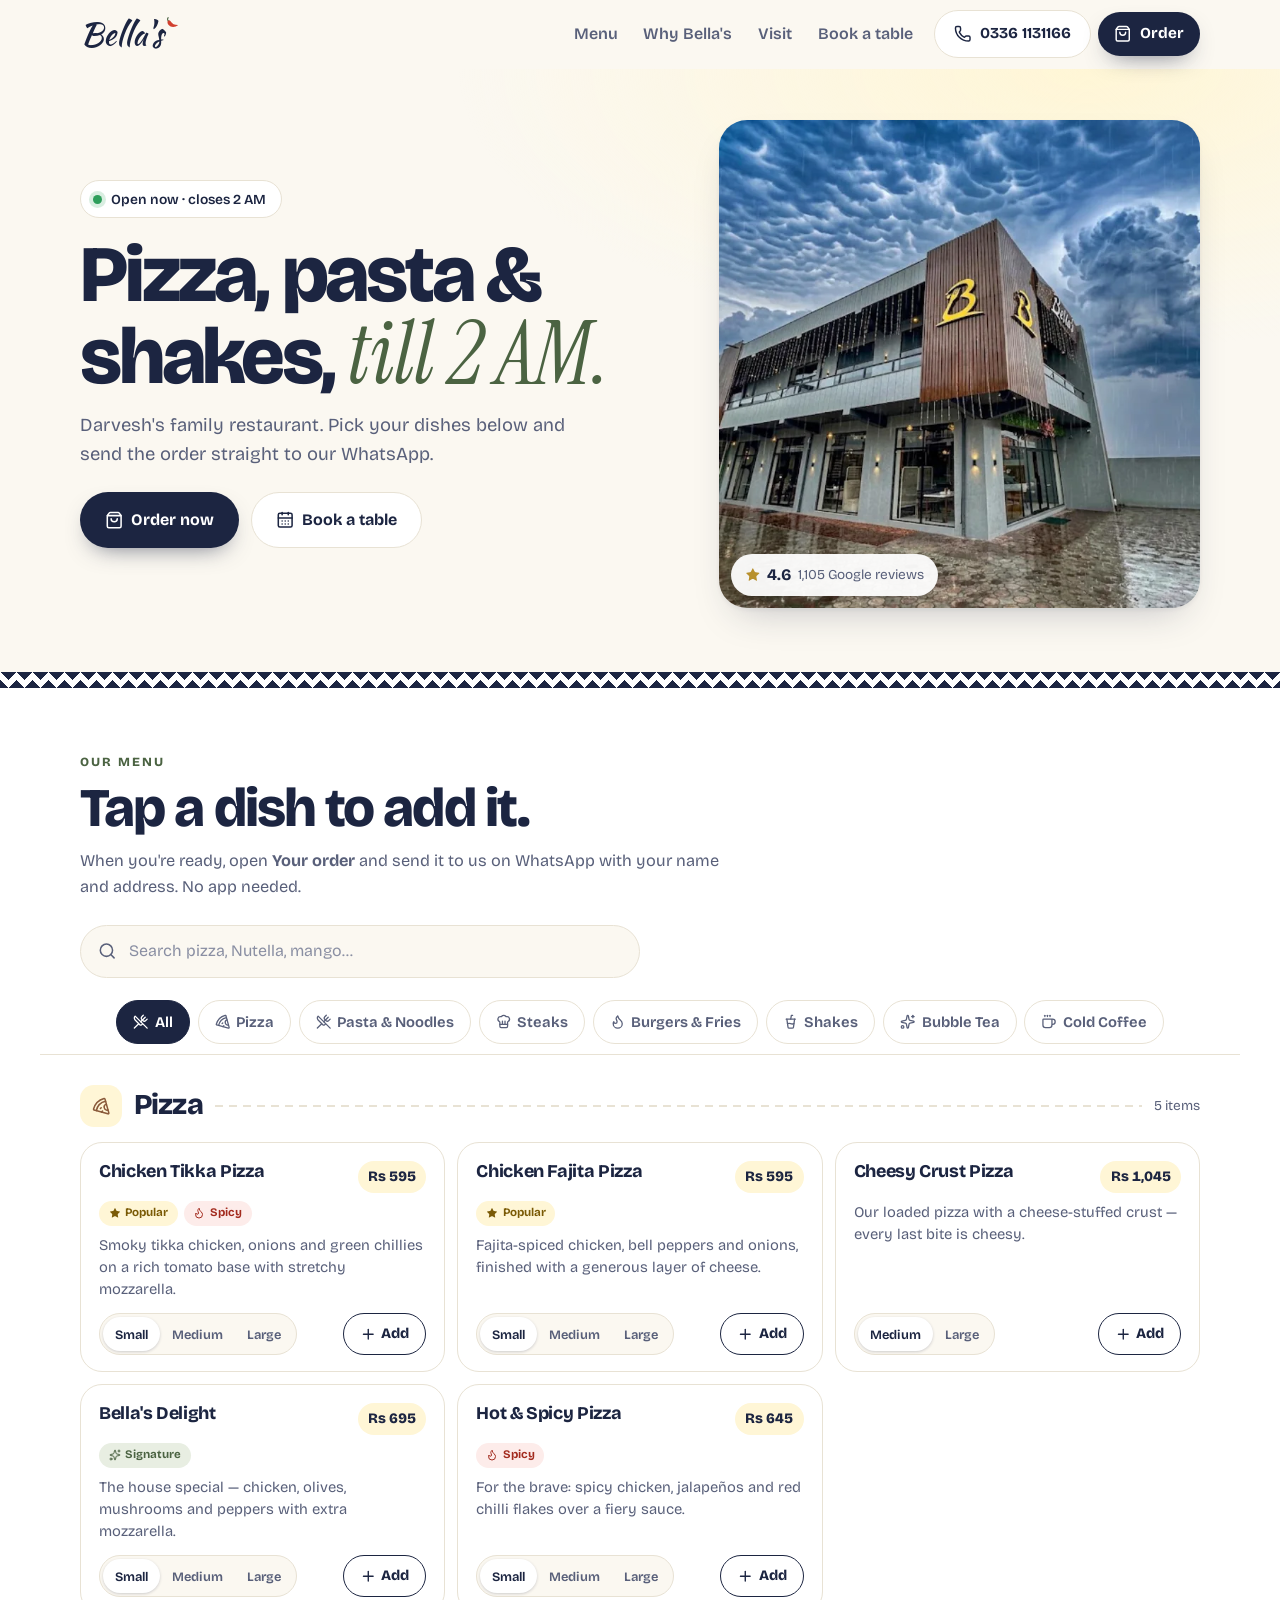
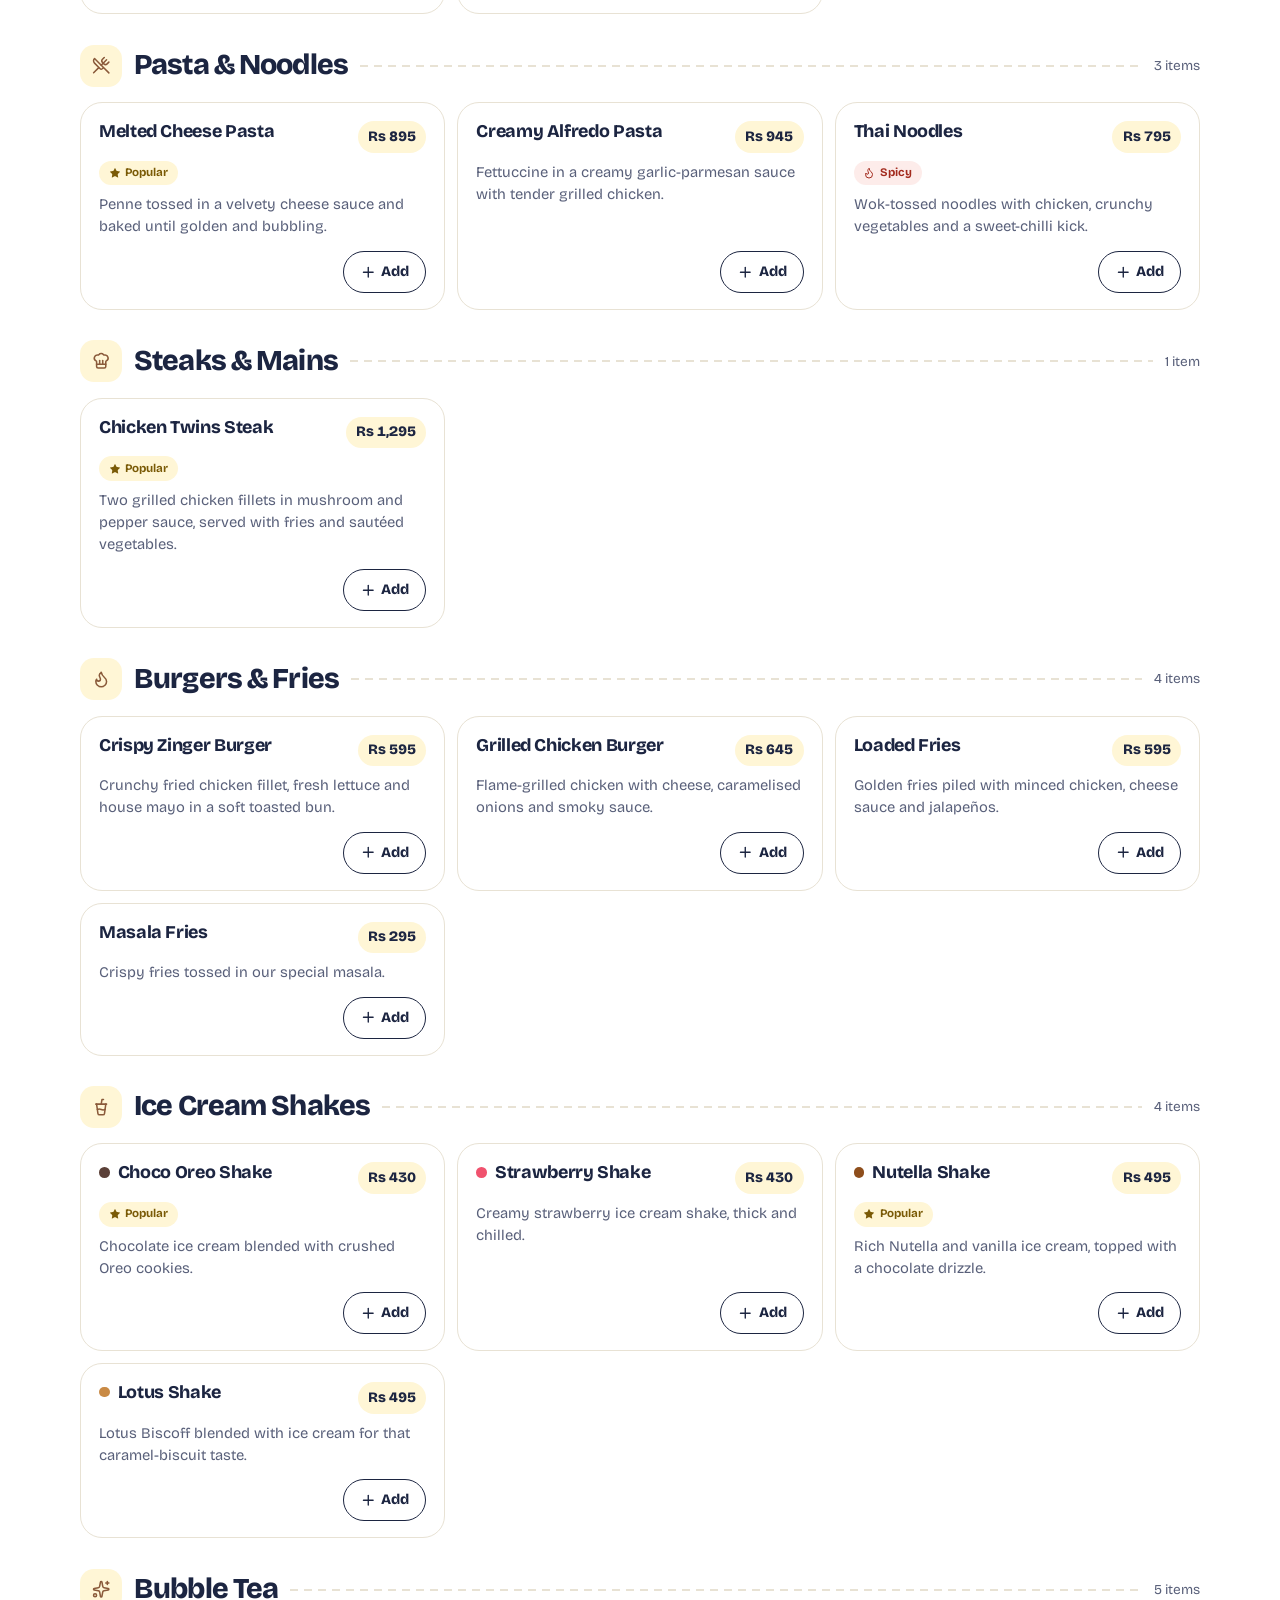
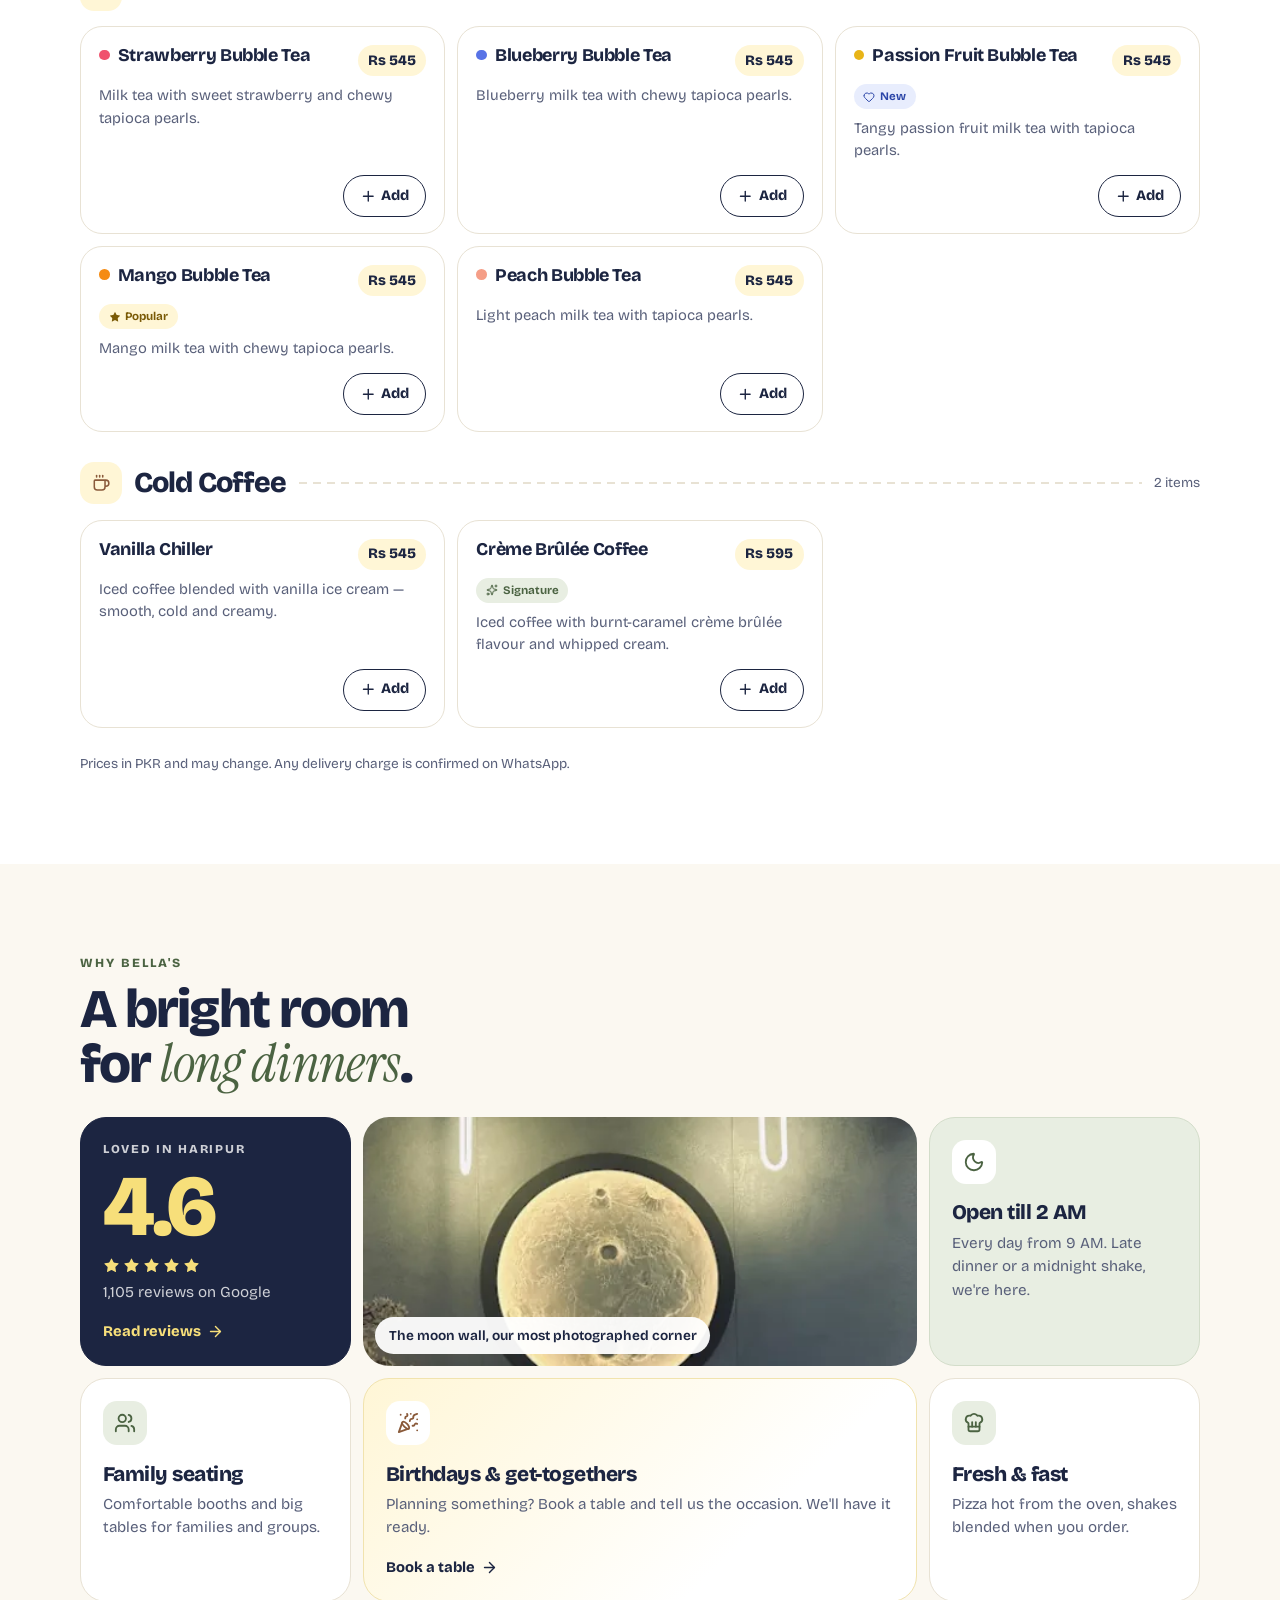
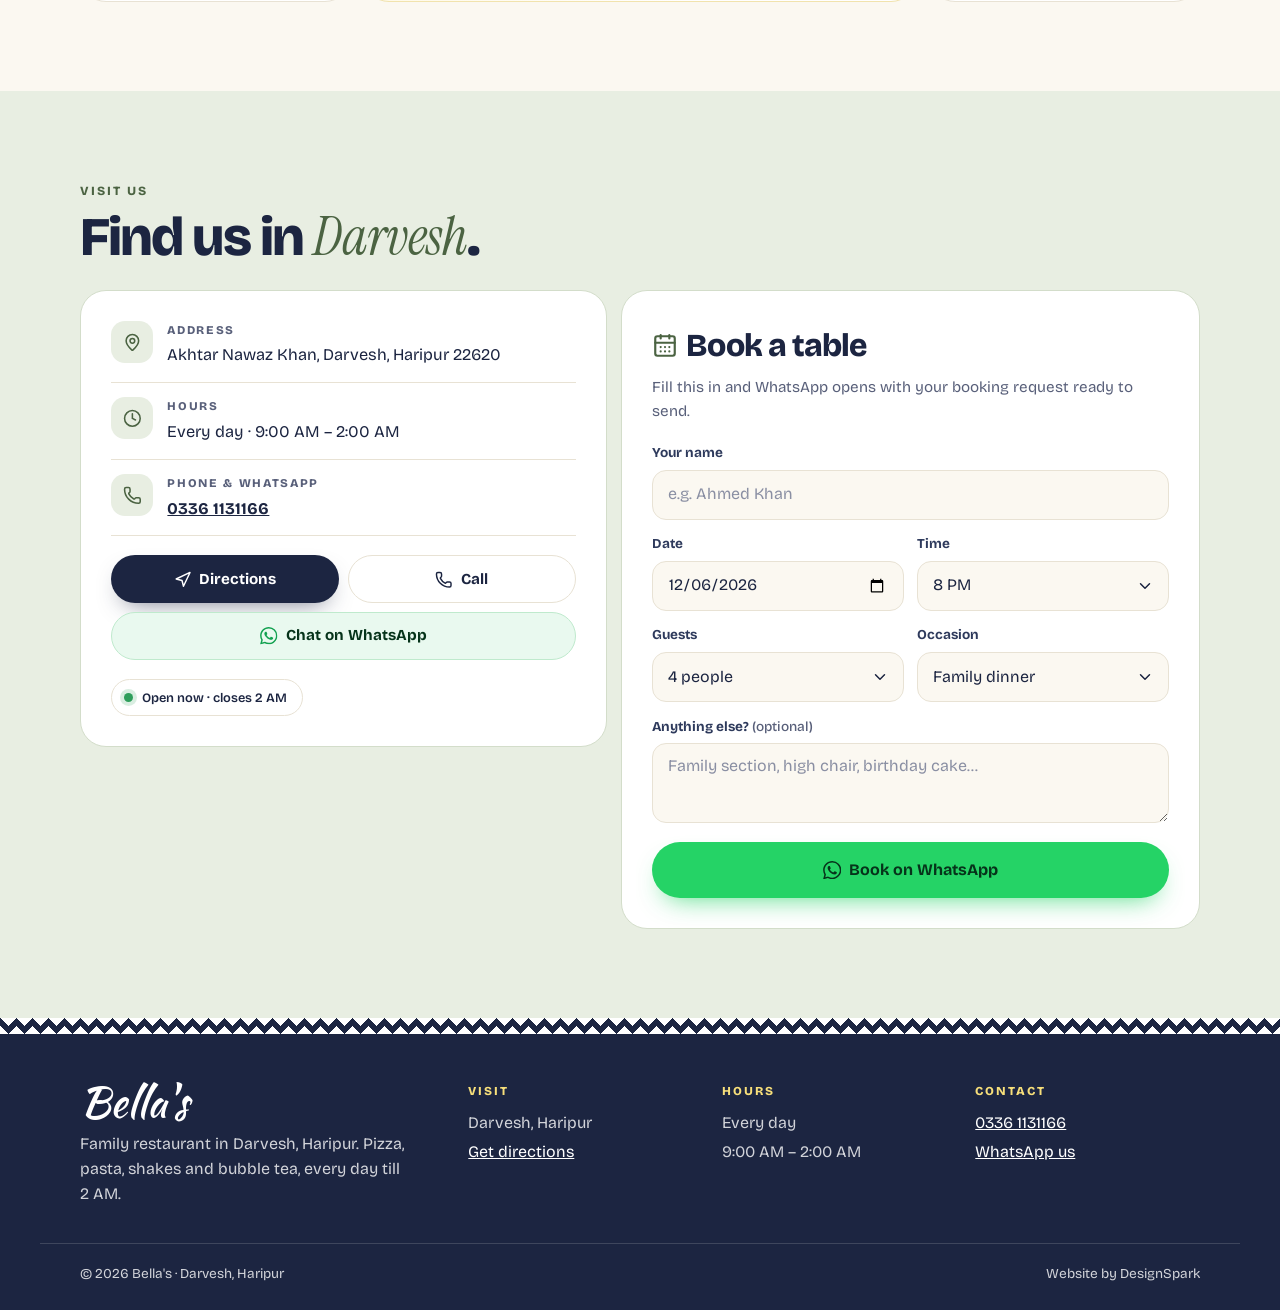
==== commit 7718fc6b: "Make bright design the main Bella's site; fix ordering UX The restaurant's photos and video show a b" ====
--- a/bellas/index.html
+++ b/bellas/index.html
@@ -3,19 +3,14 @@
 <head>
   <meta charset="utf-8">
   <meta name="viewport" content="width=device-width, initial-scale=1, viewport-fit=cover">
-  <title>Bella's — Family Restaurant in Darvesh, Haripur · Open till 2 AM</title>
-  <meta name="description" content="Bella's is a family restaurant in Darvesh, Haripur serving pizza, pasta, steaks, ice-cream shakes, bubble tea and cold coffee. Open every day 9 AM – 2 AM. Order or book a table on WhatsApp: 0336 1131166.">
-  <!-- DEMO VERSION: delete the next line when the site goes live so Google can index it. -->
+  <title>Bella's · Family Restaurant in Darvesh, Haripur · Open till 2 AM</title>
+  <meta name="description" content="Bella's, Darvesh, Haripur: pizza, pasta, steaks, ice-cream shakes, bubble tea and cold coffee. Open every day 9 AM – 2 AM. Order or book a table on WhatsApp: 0336 1131166.">
+  <!-- DEMO VERSION: delete the next line when the site goes live. -->
   <meta name="robots" content="noindex, nofollow">
-  <meta name="theme-color" content="#0C0D10">
-  <meta property="og:type" content="restaurant">
-  <meta property="og:title" content="Bella's — Darvesh, Haripur · Open till 2 AM">
-  <meta property="og:description" content="Pizza, pasta, shakes & bubble tea. Order or book a table on WhatsApp.">
+  <meta name="theme-color" content="#FBF8F1">
   <link rel="icon" href="assets/img/favicon.svg" type="image/svg+xml">
-  <link rel="preload" href="assets/fonts/inter-var.woff2" as="font" type="font/woff2" crossorigin>
-  <link rel="preload" href="assets/fonts/playfair-var.woff2" as="font" type="font/woff2" crossorigin>
-  <link rel="preload" href="assets/fonts/kaushan-script.woff2" as="font" type="font/woff2" crossorigin>
-  <link rel="stylesheet" href="css/styles.css">
+  <link rel="preload" href="assets/fonts/bricolage-var.woff2" as="font" type="font/woff2" crossorigin>
+  <link rel="stylesheet" href="css/bright.css">
   <script type="application/ld+json">
   {
     "@context": "https://schema.org",
@@ -25,24 +20,12 @@
     "priceRange": "Rs 1,000 – 4,000",
     "telephone": "+923361131166",
     "acceptsReservations": "True",
-    "address": {
-      "@type": "PostalAddress",
-      "addressLocality": "Darvesh, Haripur",
-      "addressRegion": "Khyber Pakhtunkhwa",
-      "postalCode": "22620",
-      "addressCountry": "PK"
-    },
-    "openingHoursSpecification": [{
-      "@type": "OpeningHoursSpecification",
-      "dayOfWeek": ["Monday", "Tuesday", "Wednesday", "Thursday", "Friday", "Saturday", "Sunday"],
-      "opens": "09:00",
-      "closes": "02:00"
-    }]
+    "address": { "@type": "PostalAddress", "streetAddress": "Akhtar Nawaz Khan", "addressLocality": "Darvesh, Haripur", "addressRegion": "Khyber Pakhtunkhwa", "postalCode": "22620", "addressCountry": "PK" },
+    "openingHoursSpecification": [{ "@type": "OpeningHoursSpecification", "dayOfWeek": ["Monday", "Tuesday", "Wednesday", "Thursday", "Friday", "Saturday", "Sunday"], "opens": "09:00", "closes": "02:00" }]
   }
   </script>
 </head>
 <body>
-  <!-- Icon sprite (Lucide, ISC licence · WhatsApp glyph from Simple Icons, CC0) -->
   <svg width="0" height="0" style="position:absolute" aria-hidden="true" focusable="false">
     <defs>
       <symbol id="i-phone" viewBox="0 0 24 24"><path d="M13.832 16.568a1 1 0 0 0 1.213-.303l.355-.465A2 2 0 0 1 17 15h3a2 2 0 0 1 2 2v3a2 2 0 0 1-2 2A18 18 0 0 1 2 4a2 2 0 0 1 2-2h3a2 2 0 0 1 2 2v3a2 2 0 0 1-.8 1.6l-.468.351a1 1 0 0 0-.292 1.233 14 14 0 0 0 6.392 6.384" /></symbol>
@@ -77,31 +60,34 @@
 
   <a class="skip-link" href="#menu">Skip to menu</a>
 
-  <!-- ============ NAVBAR ============ -->
+  <!-- ============ HEADER ============ -->
   <header class="nav" data-nav>
-    <div class="container nav__inner">
-      <a class="brand" href="#top" aria-label="Bella's — back to top">
-        <span class="brand__name">Bella's<svg class="brand__chili" viewBox="0 0 24 24" aria-hidden="true"><path d="M7.5 7.2c2.1-.2 3.4 1.2 4 3.3.9 3.6 3.9 7 9.5 8.7-5.6 2.2-12.4.4-14.6-4.7-1.1-2.5-.9-5.3 1.1-7.3z" fill="#E5484D"/><path d="M7.6 7.4C7 5.6 7.6 4 9.3 2.9" fill="none" stroke="#5DBB63" stroke-width="1.8" stroke-linecap="round"/></svg></span>
-        <span class="brand__sub">Darvesh · Haripur</span>
+    <div class="nav__inner wrap">
+      <a class="brand" href="#top" aria-label="Bella's, back to top">
+        <span class="brand__name">Bella's</span>
+        <svg class="brand__chili" viewBox="0 0 24 24" aria-hidden="true"><path d="M7.5 7.2c2.1-.2 3.4 1.2 4 3.3.9 3.6 3.9 7 9.5 8.7-5.6 2.2-12.4.4-14.6-4.7-1.1-2.5-.9-5.3 1.1-7.3z" fill="#D2402F"/><path d="M7.6 7.4C7 5.6 7.6 4 9.3 2.9" fill="none" stroke="#4E6645" stroke-width="1.8" stroke-linecap="round"/></svg>
       </a>
 
       <nav class="nav__links" id="nav-links" aria-label="Main">
         <a href="#menu">Menu</a>
-        <a href="#about">Our Place</a>
-        <a href="#visit">Visit Us</a>
-        <a href="#book">Book a Table</a>
+        <a href="#about">Why Bella's</a>
+        <a href="#visit">Visit</a>
+        <a href="#book">Book a table</a>
       </nav>
 
       <div class="nav__actions">
-        <a class="btn btn--ghost btn--sm nav__call" href="tel:+923361131166" data-link="call">
+        <a class="btn btn--soft nav__menu-btn" href="#menu">
+          <svg class="icon" aria-hidden="true"><use href="#i-utensils-crossed"></use></svg><span>Menu</span>
+        </a>
+        <a class="btn btn--ghost nav__call" href="tel:+923361131166" data-link="call">
           <svg class="icon" aria-hidden="true"><use href="#i-phone"></use></svg><span data-bind="phoneDisplay">0336 1131166</span>
         </a>
-        <button class="cart-btn" type="button" data-open-cart aria-label="Open your order">
+        <button class="btn btn--ink nav__order" type="button" data-open-cart aria-label="Open your order">
           <svg class="icon" aria-hidden="true"><use href="#i-shopping-bag"></use></svg>
-          <span class="cart-btn__label">Order</span>
-          <span class="cart-count" data-cart-count hidden>0</span>
+          <span class="nav__order-label">Order</span>
+          <span class="badge" data-cart-count hidden>0</span>
         </button>
-        <button class="nav__toggle" type="button" aria-expanded="false" aria-controls="nav-links" aria-label="Open menu" data-nav-toggle>
+        <button class="round-btn nav__toggle" type="button" aria-expanded="false" aria-controls="nav-links" aria-label="Open menu" data-nav-toggle>
           <svg class="icon" aria-hidden="true"><use href="#i-menu"></use></svg>
         </button>
       </div>
@@ -111,86 +97,54 @@
   <main id="top">
     <!-- ============ HERO ============ -->
     <section class="hero" aria-labelledby="hero-title">
-      <div class="hero__sky" aria-hidden="true"></div>
-      <div class="container hero__grid">
+      <div class="wrap hero__grid">
         <div class="hero__copy">
           <p class="status" data-status>
             <span class="status__dot" aria-hidden="true"></span>
             <span data-status-text>Open every day · 9 AM – 2 AM</span>
           </p>
-          <p class="eyebrow">Family Restaurant · Darvesh, Haripur</p>
-          <h1 class="hero__title" id="hero-title">Pizza, shakes &amp; long nights <em>under the moon.</em></h1>
-          <p class="hero__lead">Cheesy pizzas, creamy pastas, thick ice-cream shakes and bubble tea — served in Darvesh every day from <strong>9&nbsp;AM till 2&nbsp;AM</strong>.</p>
+          <h1 class="hero__title" id="hero-title">Pizza, pasta &amp; shakes, <span class="serif">till 2&nbsp;AM.</span></h1>
+          <p class="hero__lead">Darvesh's family restaurant. Pick your dishes below and send the order straight to our WhatsApp.</p>
           <div class="hero__cta">
-            <a class="btn btn--primary btn--lg" href="#menu">
-              Explore Menu
-              <svg class="icon" aria-hidden="true"><use href="#i-arrow-right"></use></svg>
+            <a class="btn btn--ink btn--lg" href="#menu">
+              <svg class="icon" aria-hidden="true"><use href="#i-shopping-bag"></use></svg>Order now
             </a>
-            <a class="btn btn--wa btn--lg" href="https://wa.me/923361131166" target="_blank" rel="noopener" data-link="whatsapp">
-              <svg class="icon" aria-hidden="true"><use href="#i-whatsapp"></use></svg>
-              Order / Book on WhatsApp
+            <a class="btn btn--ghost btn--lg" href="#book">
+              <svg class="icon" aria-hidden="true"><use href="#i-calendar-days"></use></svg>Book a table
             </a>
           </div>
-          <ul class="proof" aria-label="Highlights">
-            <li>
-              <span class="proof__big"><span data-bind="rating">4.6</span><svg class="icon icon--fill" aria-hidden="true"><use href="#i-star"></use></svg></span>
-              <span class="proof__label">Google rating</span>
-            </li>
-            <li>
-              <span class="proof__big">1,100+</span>
-              <span class="proof__label">Happy reviews</span>
-            </li>
-            <li>
-              <span class="proof__big">2 AM</span>
-              <span class="proof__label">Open every night</span>
-            </li>
-          </ul>
-        </div>
-
-        <div class="hero__visual">
-          <div class="moon-glow" aria-hidden="true"></div>
-          <figure class="hero__photo">
-            <picture>
-              <source srcset="assets/img/dining-room.webp" type="image/webp">
-              <img src="assets/img/dining-room.jpg" width="460" height="770" fetchpriority="high"
-                   alt="Inside Bella's: the glowing moon wall above a marble dining table with grey chairs and pendant lights">
-            </picture>
-          </figure>
-          <div class="float-card float-card--top">
-            <span class="float-card__icon"><svg class="icon" aria-hidden="true"><use href="#i-moon"></use></svg></span>
-            <span><strong>Our moonlit dining room</strong><small>Family seating · Darvesh</small></span>
-          </div>
-          <div class="float-card float-card--bottom">
-            <span class="float-card__stars" aria-hidden="true">
-              <svg class="icon icon--fill"><use href="#i-star"></use></svg><svg class="icon icon--fill"><use href="#i-star"></use></svg><svg class="icon icon--fill"><use href="#i-star"></use></svg><svg class="icon icon--fill"><use href="#i-star"></use></svg><svg class="icon icon--fill"><use href="#i-star"></use></svg>
-            </span>
-            <span><strong><span data-bind="rating">4.6</span> on Google</strong><small><span data-bind="reviewCount">1,105</span> reviews</small></span>
-          </div>
-        </div>
+        </div>
+
+        <figure class="hero__photo">
+          <picture>
+            <source srcset="assets/img/exterior.webp" type="image/webp">
+            <img src="assets/img/exterior.jpg" width="680" height="690" fetchpriority="high"
+                 alt="Bella's building in Darvesh: grey walls, wooden facade and the golden B logo">
+          </picture>
+          <a class="hero__rating" href="https://www.google.com/maps/search/?api=1&amp;query=Bella%27s%20Darvesh%20Haripur" target="_blank" rel="noopener" data-link="maps">
+            <svg class="icon icon--fill" aria-hidden="true"><use href="#i-star"></use></svg>
+            <strong data-bind="rating">4.6</strong>
+            <span><span data-bind="reviewCount">1,105</span> Google reviews</span>
+          </a>
+        </figure>
       </div>
     </section>
 
-    <!-- ============ TICKER ============ -->
-    <div class="ticker" aria-hidden="true">
-      <div class="ticker__track">
-        <span>Pizza</span><span>Pasta</span><span>Steaks</span><span>Burgers</span><span>Ice Cream Shakes</span><span>Bubble Tea</span><span>Cold Coffee</span><span>Open till 2 AM</span>
-        <span>Pizza</span><span>Pasta</span><span>Steaks</span><span>Burgers</span><span>Ice Cream Shakes</span><span>Bubble Tea</span><span>Cold Coffee</span><span>Open till 2 AM</span>
-      </div>
-    </div>
-
-    <!-- ============ MENU ============ -->
-    <section class="section menu" id="menu" aria-labelledby="menu-title">
-      <div class="container">
-        <div class="section__head">
-          <p class="eyebrow">The Menu</p>
-          <h2 id="menu-title">Something for every <em>craving</em></h2>
-          <p>Tap <strong>Add</strong> on anything you like, then send your order straight to us on WhatsApp. No app or sign-up needed.</p>
-        </div>
+    <div class="chevron" aria-hidden="true"></div>
+
+    <!-- ============ MENU (right after the hero) ============ -->
+    <section class="section section--menu" id="menu" aria-labelledby="menu-title">
+      <div class="wrap">
+        <header class="head">
+          <p class="kicker">Our menu</p>
+          <h2 id="menu-title">Tap a dish to add it.</h2>
+          <p class="head__lead">When you're ready, open <strong>Your order</strong> and send it to us on WhatsApp with your name and address. No app needed.</p>
+        </header>
 
         <label class="search">
           <svg class="icon" aria-hidden="true"><use href="#i-search"></use></svg>
           <span class="sr-only">Search the menu</span>
-          <input class="search__input" type="search" placeholder="Search: pizza, Nutella, mango…" autocomplete="off" data-search>
+          <input class="search__input" type="search" placeholder="Search pizza, Nutella, mango…" autocomplete="off" data-search>
         </label>
 
         <div class="tabs-wrap" data-tabs-wrap>
@@ -199,117 +153,106 @@
 
         <p class="menu__summary" data-menu-summary aria-live="polite"></p>
         <div class="menu__results" id="menu-panel" role="tabpanel" data-menu>
-          <noscript><p class="menu__empty">Please enable JavaScript to see the menu, or call us on 0336 1131166.</p></noscript>
-        </div>
-        <p class="menu__note">Prices are in PKR and may change. Delivery charges, if any, are confirmed on WhatsApp.</p>
+          <noscript><p class="menu__empty">Please enable JavaScript to see the menu, or call 0336 1131166.</p></noscript>
+        </div>
+        <p class="menu__note">Prices in PKR and may change. Any delivery charge is confirmed on WhatsApp.</p>
       </div>
     </section>
 
     <!-- ============ WHY BELLA'S ============ -->
-    <section class="section about" id="about" aria-labelledby="about-title">
-      <div class="container about__grid">
-        <div class="about__intro">
-          <p class="eyebrow">Why Bella's</p>
-          <h2 id="about-title">Made for long evenings &amp; <em>late cravings</em></h2>
-          <p class="about__lead">A glowing moon wall, marble tables and comfortable family seating. Bella's is Darvesh's spot for a proper family dinner, a birthday with friends, or a midnight shake after a long day.</p>
-          <a class="rating-card" href="https://www.google.com/maps/search/?api=1&amp;query=Bella%27s%20Darvesh%20Haripur" target="_blank" rel="noopener" data-link="maps">
-            <span class="rating-card__score" data-bind="rating">4.6</span>
-            <span class="rating-card__body">
-              <span class="rating-card__stars" aria-hidden="true">
-                <svg class="icon icon--fill"><use href="#i-star"></use></svg><svg class="icon icon--fill"><use href="#i-star"></use></svg><svg class="icon icon--fill"><use href="#i-star"></use></svg><svg class="icon icon--fill"><use href="#i-star"></use></svg><svg class="icon icon--fill"><use href="#i-star"></use></svg>
-              </span>
-              <span>Rated by <strong><span data-bind="reviewCount">1,105</span> guests</strong> on Google</span>
-              <span class="rating-card__link">Read the reviews <svg class="icon" aria-hidden="true"><use href="#i-arrow-right"></use></svg></span>
-            </span>
+    <section class="section section--about" id="about" aria-labelledby="about-title">
+      <div class="wrap">
+        <header class="head">
+          <p class="kicker">Why Bella's</p>
+          <h2 id="about-title">A bright room for <span class="serif">long dinners</span>.</h2>
+        </header>
+
+        <div class="bento">
+          <a class="tile tile--rating" href="https://www.google.com/maps/search/?api=1&amp;query=Bella%27s%20Darvesh%20Haripur" target="_blank" rel="noopener" data-link="maps">
+            <p class="tile__label">Loved in Haripur</p>
+            <p class="big-score" data-bind="rating">4.6</p>
+            <span class="stars" aria-hidden="true"><svg class="icon icon--fill"><use href="#i-star"></use></svg><svg class="icon icon--fill"><use href="#i-star"></use></svg><svg class="icon icon--fill"><use href="#i-star"></use></svg><svg class="icon icon--fill"><use href="#i-star"></use></svg><svg class="icon icon--fill"><use href="#i-star"></use></svg></span>
+            <p class="tile__sub"><span data-bind="reviewCount">1,105</span> reviews on Google</p>
+            <span class="tile__link">Read reviews <svg class="icon" aria-hidden="true"><use href="#i-arrow-right"></use></svg></span>
           </a>
-        </div>
-
-        <div class="features">
-          <article class="feature">
-            <span class="feature__icon"><svg class="icon" aria-hidden="true"><use href="#i-moon"></use></svg></span>
-            <h3>Open till 2 AM, every day</h3>
-            <p>Dinner ran late? Craving something at midnight? Our kitchen is open from 9&nbsp;AM to 2&nbsp;AM, seven days a week.</p>
+
+          <figure class="tile tile--photo w2">
+            <picture>
+              <source srcset="assets/img/dining-room.webp" type="image/webp">
+              <img src="assets/img/dining-room.jpg" width="460" height="770" loading="lazy" alt="The glowing moon wall above a marble table inside Bella's">
+            </picture>
+            <figcaption>The moon wall, our most photographed corner</figcaption>
+          </figure>
+
+          <article class="tile tile--sage">
+            <span class="tile__icon"><svg class="icon" aria-hidden="true"><use href="#i-moon"></use></svg></span>
+            <h3>Open till 2 AM</h3>
+            <p class="tile__sub">Every day from 9&nbsp;AM. Late dinner or a midnight shake, we're here.</p>
           </article>
-          <article class="feature">
-            <span class="feature__icon"><svg class="icon" aria-hidden="true"><use href="#i-users"></use></svg></span>
-            <h3>Family-friendly seating</h3>
-            <p>Comfortable seating and a calm, cosy dining room that works for families and big groups.</p>
+
+          <article class="tile">
+            <span class="tile__icon"><svg class="icon" aria-hidden="true"><use href="#i-users"></use></svg></span>
+            <h3>Family seating</h3>
+            <p class="tile__sub">Comfortable booths and big tables for families and groups.</p>
           </article>
-          <article class="feature">
-            <span class="feature__icon"><svg class="icon" aria-hidden="true"><use href="#i-chef-hat"></use></svg></span>
+
+          <article class="tile tile--glow w2">
+            <span class="tile__icon"><svg class="icon" aria-hidden="true"><use href="#i-party-popper"></use></svg></span>
+            <h3>Birthdays &amp; get-togethers</h3>
+            <p class="tile__sub">Planning something? Book a table and tell us the occasion. We'll have it ready.</p>
+            <a class="tile__link" href="#book">Book a table <svg class="icon" aria-hidden="true"><use href="#i-arrow-right"></use></svg></a>
+          </article>
+
+          <article class="tile">
+            <span class="tile__icon"><svg class="icon" aria-hidden="true"><use href="#i-chef-hat"></use></svg></span>
             <h3>Fresh &amp; fast</h3>
-            <p>Pizzas hot from the oven, pasta tossed to order and shakes blended when you ask. No long waits.</p>
+            <p class="tile__sub">Pizza hot from the oven, shakes blended when you order.</p>
           </article>
-          <article class="feature">
-            <span class="feature__icon"><svg class="icon" aria-hidden="true"><use href="#i-party-popper"></use></svg></span>
-            <h3>Birthdays &amp; get-togethers</h3>
-            <p>Planning a celebration or a night out with friends? Message us and we'll get a table ready for your group.</p>
-          </article>
         </div>
       </div>
     </section>
 
     <!-- ============ VISIT + BOOK ============ -->
-    <section class="section visit" id="visit" aria-labelledby="visit-title">
-      <div class="container">
-        <div class="section__head">
-          <p class="eyebrow">Visit Us</p>
-          <h2 id="visit-title">Find us in <em>Darvesh</em></h2>
-          <p>Drop in, call ahead or book your table on WhatsApp. We reply quickly.</p>
-        </div>
-
-        <div class="visit__grid">
-          <div class="card info-card">
-            <div class="info-row">
-              <span class="info-row__icon"><svg class="icon" aria-hidden="true"><use href="#i-map-pin"></use></svg></span>
-              <div>
-                <h3>Location</h3>
-                <p data-bind="address">Darvesh, Haripur, Khyber Pakhtunkhwa 22620, Pakistan</p>
-              </div>
-            </div>
-            <div class="info-row">
-              <span class="info-row__icon"><svg class="icon" aria-hidden="true"><use href="#i-clock"></use></svg></span>
-              <div>
-                <h3>Opening hours</h3>
-                <p><span data-bind="days">Every day</span> · <span data-bind="hours">9:00 AM – 2:00 AM</span></p>
-                <p class="status status--inline" data-status><span class="status__dot" aria-hidden="true"></span><span data-status-text>Open every day</span></p>
-              </div>
-            </div>
-            <div class="info-row">
-              <span class="info-row__icon"><svg class="icon" aria-hidden="true"><use href="#i-phone"></use></svg></span>
-              <div>
-                <h3>Call or WhatsApp</h3>
-                <p><a class="inline-link" href="tel:+923361131166" data-link="call" data-bind="phoneDisplay">0336 1131166</a></p>
-              </div>
-            </div>
-
+    <section class="section section--visit" id="visit" aria-labelledby="visit-title">
+      <div class="wrap">
+        <header class="head">
+          <p class="kicker">Visit us</p>
+          <h2 id="visit-title">Find us in <span class="serif">Darvesh</span>.</h2>
+        </header>
+
+        <div class="visit">
+          <div class="card">
+            <ul class="facts">
+              <li>
+                <span class="facts__icon"><svg class="icon" aria-hidden="true"><use href="#i-map-pin"></use></svg></span>
+                <span><small>Address</small>Akhtar Nawaz Khan, <span data-bind="area">Darvesh, Haripur</span> 22620</span>
+              </li>
+              <li>
+                <span class="facts__icon"><svg class="icon" aria-hidden="true"><use href="#i-clock"></use></svg></span>
+                <span><small>Hours</small><span data-bind="days">Every day</span> · <span data-bind="hours">9:00 AM – 2:00 AM</span></span>
+              </li>
+              <li>
+                <span class="facts__icon"><svg class="icon" aria-hidden="true"><use href="#i-phone"></use></svg></span>
+                <span><small>Phone &amp; WhatsApp</small><a href="tel:+923361131166" data-link="call" data-bind="phoneDisplay">0336 1131166</a></span>
+              </li>
+            </ul>
             <div class="visit__actions">
-              <a class="btn btn--primary" href="https://www.google.com/maps/search/?api=1&amp;query=Bella%27s%20Darvesh%20Haripur" target="_blank" rel="noopener" data-link="maps">
+              <a class="btn btn--ink" href="https://www.google.com/maps/search/?api=1&amp;query=Bella%27s%20Darvesh%20Haripur" target="_blank" rel="noopener" data-link="maps">
                 <svg class="icon" aria-hidden="true"><use href="#i-navigation"></use></svg>Directions
               </a>
               <a class="btn btn--ghost" href="tel:+923361131166" data-link="call">
-                <svg class="icon" aria-hidden="true"><use href="#i-phone"></use></svg>Call now
+                <svg class="icon" aria-hidden="true"><use href="#i-phone"></use></svg>Call
               </a>
               <a class="btn btn--wa visit__wa" href="https://wa.me/923361131166" target="_blank" rel="noopener" data-link="whatsapp">
-                <svg class="icon" aria-hidden="true"><use href="#i-whatsapp"></use></svg>Message on WhatsApp
+                <svg class="icon" aria-hidden="true"><use href="#i-whatsapp"></use></svg>Chat on WhatsApp
               </a>
             </div>
-
-            <p class="tip">
-              <svg class="icon" aria-hidden="true"><use href="#i-flame"></use></svg>
-              <span>Evenings get busy. For family tables after 9 PM, book ahead on WhatsApp.</span>
-            </p>
+            <p class="status status--small" data-status><span class="status__dot" aria-hidden="true"></span><span data-status-text>Open every day</span></p>
           </div>
 
-          <form class="card book-card" id="book" data-book-form novalidate>
-            <div class="book-card__head">
-              <span class="feature__icon"><svg class="icon" aria-hidden="true"><use href="#i-calendar-days"></use></svg></span>
-              <div>
-                <h3>Book a table</h3>
-                <p>Fill this in and it opens WhatsApp with your request ready to send.</p>
-              </div>
-            </div>
-
+          <form class="card book" id="book" data-book-form novalidate>
+            <h3 class="book__title"><svg class="icon" aria-hidden="true"><use href="#i-calendar-days"></use></svg>Book a table</h3>
+            <p class="book__lead">Fill this in and WhatsApp opens with your booking request ready to send.</p>
             <div class="form-grid">
               <div class="field field--full">
                 <label for="book-name">Your name</label>
@@ -338,14 +281,12 @@
               </div>
               <div class="field field--full">
                 <label for="book-note">Anything else? <span class="optional">(optional)</span></label>
-                <textarea class="input" id="book-note" name="note" rows="3" placeholder="e.g. family section, high chair, birthday cake…"></textarea>
+                <textarea class="input" id="book-note" name="note" rows="2" placeholder="Family section, high chair, birthday cake…"></textarea>
               </div>
             </div>
-
             <button class="btn btn--wa-solid btn--lg btn--block" type="submit">
               <svg class="icon" aria-hidden="true"><use href="#i-whatsapp"></use></svg>Book on WhatsApp
             </button>
-            <p class="form-hint">We'll confirm your table on WhatsApp.</p>
           </form>
         </div>
       </div>
@@ -354,92 +295,78 @@
 
   <!-- ============ FOOTER ============ -->
   <footer class="footer">
-    <div class="container">
-      <div class="footer__grid">
-        <div class="footer__brand">
-          <span class="brand__name">Bella's<svg class="brand__chili" viewBox="0 0 24 24" aria-hidden="true"><path d="M7.5 7.2c2.1-.2 3.4 1.2 4 3.3.9 3.6 3.9 7 9.5 8.7-5.6 2.2-12.4.4-14.6-4.7-1.1-2.5-.9-5.3 1.1-7.3z" fill="#E5484D"/><path d="M7.6 7.4C7 5.6 7.6 4 9.3 2.9" fill="none" stroke="#5DBB63" stroke-width="1.8" stroke-linecap="round"/></svg></span>
-          <p>Family restaurant in Darvesh, Haripur. Pizza, pasta, shakes, bubble tea and late nights under the moon.</p>
-        </div>
-        <div>
-          <h3 class="footer__title">Visit</h3>
-          <p data-bind="area">Darvesh, Haripur</p>
-          <p>Khyber Pakhtunkhwa, Pakistan</p>
-          <a class="inline-link" href="https://www.google.com/maps/search/?api=1&amp;query=Bella%27s%20Darvesh%20Haripur" target="_blank" rel="noopener" data-link="maps">Get directions</a>
-        </div>
-        <div>
-          <h3 class="footer__title">Hours</h3>
-          <p data-bind="days">Every day</p>
-          <p data-bind="hours">9:00 AM – 2:00 AM</p>
-        </div>
-        <div>
-          <h3 class="footer__title">Contact</h3>
-          <p><a class="inline-link" href="tel:+923361131166" data-link="call" data-bind="phoneDisplay">0336 1131166</a></p>
-          <p><a class="inline-link" href="https://wa.me/923361131166" target="_blank" rel="noopener" data-link="whatsapp">WhatsApp us</a></p>
-        </div>
-      </div>
-      <div class="footer__bottom">
-        <p>© <span data-bind="year">2026</span> Bella's · Darvesh, Haripur</p>
-        <p data-credit>Website by DesignSpark</p>
-      </div>
+    <div class="chevron chevron--light" aria-hidden="true"></div>
+    <div class="wrap footer__grid">
+      <div class="footer__brand">
+        <span class="brand__name">Bella's</span>
+        <p>Family restaurant in Darvesh, Haripur. Pizza, pasta, shakes and bubble tea, every day till 2&nbsp;AM.</p>
+      </div>
+      <div><h3>Visit</h3><p data-bind="area">Darvesh, Haripur</p><a href="https://www.google.com/maps/search/?api=1&amp;query=Bella%27s%20Darvesh%20Haripur" target="_blank" rel="noopener" data-link="maps">Get directions</a></div>
+      <div><h3>Hours</h3><p data-bind="days">Every day</p><p data-bind="hours">9:00 AM – 2:00 AM</p></div>
+      <div><h3>Contact</h3><a href="tel:+923361131166" data-link="call" data-bind="phoneDisplay">0336 1131166</a><a href="https://wa.me/923361131166" target="_blank" rel="noopener" data-link="whatsapp">WhatsApp us</a></div>
+    </div>
+    <div class="wrap footer__bottom">
+      <p>© <span data-bind="year">2026</span> Bella's · Darvesh, Haripur</p>
+      <p data-credit>Website by DesignSpark</p>
     </div>
   </footer>
 
-  <!-- ============ FLOATING ORDER PILL (desktop/tablet) ============ -->
+  <!-- Floating order button (tablet / desktop) -->
   <button class="cart-pill" type="button" data-open-cart data-cart-pill aria-label="View your order">
     <svg class="icon" aria-hidden="true"><use href="#i-shopping-bag"></use></svg>
     <span data-cart-pill-text>Your order</span>
-    <span class="cart-pill__cta">View <svg class="icon" aria-hidden="true"><use href="#i-arrow-right"></use></svg></span>
+    <span class="cart-pill__go">Send on WhatsApp <svg class="icon" aria-hidden="true"><use href="#i-arrow-right"></use></svg></span>
   </button>
 
-  <!-- ============ MOBILE QUICK ACTIONS ============ -->
-  <nav class="action-bar" aria-label="Quick actions">
-    <a class="action-bar__btn" href="tel:+923361131166" data-link="call">
+  <!-- Bottom bar (phones) -->
+  <nav class="dock" aria-label="Quick actions">
+    <a class="dock__btn" href="tel:+923361131166" data-link="call">
       <svg class="icon" aria-hidden="true"><use href="#i-phone"></use></svg><span>Call</span>
     </a>
-    <a class="action-bar__btn" href="https://www.google.com/maps/search/?api=1&amp;query=Bella%27s%20Darvesh%20Haripur" target="_blank" rel="noopener" data-link="maps">
-      <svg class="icon" aria-hidden="true"><use href="#i-navigation"></use></svg><span>Directions</span>
+    <a class="dock__btn" href="#menu">
+      <svg class="icon" aria-hidden="true"><use href="#i-utensils-crossed"></use></svg><span>Menu</span>
     </a>
-    <a class="action-bar__btn action-bar__main" href="https://wa.me/923361131166" target="_blank" rel="noopener" data-link="whatsapp" data-action-order>
-      <svg class="icon" aria-hidden="true"><use href="#i-whatsapp"></use></svg>
-      <span data-action-order-label>WhatsApp</span>
-      <span class="cart-count" data-cart-count hidden>0</span>
+    <a class="dock__btn" href="https://www.google.com/maps/search/?api=1&amp;query=Bella%27s%20Darvesh%20Haripur" target="_blank" rel="noopener" data-link="maps">
+      <svg class="icon" aria-hidden="true"><use href="#i-navigation"></use></svg><span>Map</span>
+    </a>
+    <!-- Empty order: goes to the menu. With items: opens the order sheet (js/app.js). -->
+    <a class="dock__btn dock__main" href="#menu" data-action-order data-empty-label="Order" data-empty-icon="shopping-bag">
+      <svg class="icon" aria-hidden="true"><use href="#i-shopping-bag"></use></svg>
+      <span data-action-order-label>Order</span>
+      <span class="badge" data-cart-count hidden>0</span>
     </a>
   </nav>
 
-  <!-- ============ ORDER DRAWER ============ -->
-  <dialog class="drawer" data-cart-dialog aria-labelledby="cart-title">
-    <div class="drawer__panel">
-      <header class="drawer__head">
+  <!-- ============ ORDER SHEET ============ -->
+  <dialog class="sheet" data-cart-dialog aria-labelledby="cart-title">
+    <div class="sheet__panel">
+      <header class="sheet__head">
         <div>
-          <p class="eyebrow eyebrow--plain">WhatsApp order</p>
+          <p class="kicker">WhatsApp order</p>
           <h2 id="cart-title">Your order</h2>
         </div>
-        <button class="icon-btn" type="button" data-close-cart aria-label="Close order">
+        <button class="round-btn" type="button" data-close-cart aria-label="Close order">
           <svg class="icon" aria-hidden="true"><use href="#i-x"></use></svg>
         </button>
       </header>
 
-      <div class="drawer__body">
+      <div class="sheet__body">
         <div class="cart-empty" data-cart-empty>
           <span class="cart-empty__icon"><svg class="icon" aria-hidden="true"><use href="#i-shopping-bag"></use></svg></span>
           <h3>Your order is empty</h3>
-          <p>Add a few favourites from the menu. You'll send the order to us on WhatsApp at the end.</p>
-          <button class="btn btn--primary" type="button" data-browse-menu>Browse the menu</button>
+          <p>Tap any dish on the menu to add it, then send the order to us on WhatsApp.</p>
+          <button class="btn btn--ink" type="button" data-browse-menu>Browse the menu</button>
         </div>
 
         <div data-cart-filled hidden>
           <ul class="cart-lines" data-cart-lines></ul>
-
           <form class="order-form" id="order-form" data-order-form novalidate>
             <fieldset class="field">
               <legend class="legend">How would you like it?</legend>
               <div class="seg">
-                <input type="radio" name="type" id="type-delivery" value="delivery" checked>
-                <label for="type-delivery">Delivery</label>
-                <input type="radio" name="type" id="type-pickup" value="pickup">
-                <label for="type-pickup">Pickup</label>
-                <input type="radio" name="type" id="type-dinein" value="dinein">
-                <label for="type-dinein">Dine-in</label>
+                <input type="radio" name="type" id="type-delivery" value="delivery" checked><label for="type-delivery">Delivery</label>
+                <input type="radio" name="type" id="type-pickup" value="pickup"><label for="type-pickup">Pickup</label>
+                <input type="radio" name="type" id="type-dinein" value="dinein"><label for="type-dinein">Dine-in</label>
               </div>
             </fieldset>
             <div class="field">
@@ -448,24 +375,22 @@
             </div>
             <div class="field" data-address-field>
               <label for="order-address">Delivery address</label>
-              <textarea class="input" id="order-address" name="address" rows="2" autocomplete="street-address" placeholder="House / street / nearby landmark" required></textarea>
+              <textarea class="input" id="order-address" name="address" rows="2" autocomplete="street-address" placeholder="House, street, nearby landmark" required></textarea>
             </div>
             <div class="field">
               <label for="order-note">Note for the kitchen <span class="optional">(optional)</span></label>
-              <input class="input" id="order-note" name="note" type="text" placeholder="e.g. less spicy, extra sauce">
+              <input class="input" id="order-note" name="note" type="text" placeholder="Less spicy, extra sauce…">
             </div>
           </form>
         </div>
       </div>
 
-      <footer class="drawer__foot" data-cart-foot hidden>
-        <div class="drawer__total">
-          <span>Subtotal</span>
-          <strong data-cart-total>Rs 0</strong>
-        </div>
+      <footer class="sheet__foot" data-cart-foot hidden>
+        <div class="sheet__total"><span>Subtotal</span><strong data-cart-total>Rs 0</strong></div>
         <button class="btn btn--wa-solid btn--lg btn--block" type="submit" form="order-form">
           <svg class="icon" aria-hidden="true"><use href="#i-whatsapp"></use></svg>Send order on WhatsApp
         </button>
+        <p class="sheet__hint">Opens WhatsApp to <strong data-bind="phoneDisplay">0336 1131166</strong> with your order filled in.</p>
         <button class="link-btn" type="button" data-clear-cart>
           <svg class="icon" aria-hidden="true"><use href="#i-trash-2"></use></svg>Clear order
         </button>
--- a/bellas/css/bright.css
+++ b/bellas/css/bright.css
@@ -0,0 +1,452 @@
+/* =====================================================================
+   BELLA'S · BRIGHT (main site)
+   Colours taken from the restaurant itself: cream terrazzo floor,
+   sage-green walls, navy booths, warm LED counter glow, wood facade,
+   golden "B" logo, and the black-and-white chevron floor pattern.
+   ===================================================================== */
+
+@font-face { font-family: "Bricolage Grotesque"; src: url("../assets/fonts/bricolage-var.woff2") format("woff2"); font-weight: 200 800; font-display: swap; }
+@font-face { font-family: "Instrument Serif"; src: url("../assets/fonts/instrument-serif-italic.woff2") format("woff2"); font-weight: 400; font-style: italic; font-display: swap; }
+@font-face { font-family: "Kaushan Script"; src: url("../assets/fonts/kaushan-script.woff2") format("woff2"); font-weight: 400; font-display: swap; }
+
+:root {
+  --cream: #FBF8F1;
+  --paper: #FFFFFF;
+  --line: #E8E2D4;
+  --ink: #1C2541;
+  --ink-2: #2E3A5C;
+  --muted: #59607A;
+  --sage: #8FA382;
+  --sage-dark: #4B6342;
+  --sage-soft: #E8EEE2;
+  --glow: #F7DF7A;
+  --glow-soft: #FFF6D6;
+  --gold: #B8902C;
+  --wood: #8A5A3A;
+  --chili: #C93B2C;
+  --wa: #25D366;
+  --wa-ink: #06331A;
+  --ok: #2E9E5B;
+
+  --display: "Bricolage Grotesque", system-ui, -apple-system, "Segoe UI", Roboto, sans-serif;
+  --serif: "Instrument Serif", Georgia, serif;
+  --script: "Kaushan Script", cursive;
+
+  --gutter: clamp(16px, 4vw, 40px);
+  --nav-h: 68px;
+  --radius: 22px;
+  --shadow-sm: 0 1px 2px rgba(28, 37, 65, .06), 0 4px 14px -6px rgba(28, 37, 65, .12);
+  --shadow: 0 2px 4px rgba(28, 37, 65, .05), 0 18px 40px -18px rgba(28, 37, 65, .28);
+  --ease: cubic-bezier(.2, .8, .2, 1);
+}
+
+/* ---------- Base ---------- */
+*, *::before, *::after { box-sizing: border-box; }
+html { -webkit-text-size-adjust: 100%; text-size-adjust: 100%; scroll-behavior: smooth; scroll-padding-top: calc(var(--nav-h) + 12px); }
+body { margin: 0; background: var(--cream); color: var(--ink); font-family: var(--display); font-size: 1rem; line-height: 1.55; -webkit-font-smoothing: antialiased; overflow-x: clip; }
+html:has(dialog[open]) { overflow: hidden; }
+img, svg { display: block; max-width: 100%; }
+img { height: auto; }
+a { color: inherit; }
+button, input, select, textarea { font: inherit; color: inherit; }
+button { cursor: pointer; }
+p { margin: 0 0 1rem; }
+h1, h2, h3, h4 { margin: 0; text-wrap: balance; }
+strong { font-weight: 700; }
+::selection { background: var(--glow); color: var(--ink); }
+:focus-visible { outline: 3px solid var(--sage-dark); outline-offset: 3px; border-radius: 10px; }
+.sr-only { position: absolute; width: 1px; height: 1px; margin: -1px; padding: 0; overflow: hidden; clip: rect(0 0 0 0); white-space: nowrap; border: 0; }
+.skip-link { position: absolute; left: 16px; top: -80px; z-index: 100; padding: .7rem 1rem; border-radius: 999px; background: var(--ink); color: #fff; font-weight: 700; text-decoration: none; }
+.skip-link:focus { top: 12px; }
+.wrap { width: 100%; max-width: 1200px; margin-inline: auto; padding-inline: var(--gutter); }
+.serif { font-family: var(--serif); font-style: italic; font-weight: 400; color: var(--sage-dark); letter-spacing: -.01em; }
+.icon { width: 1.15em; height: 1.15em; flex: none; fill: none; stroke: currentColor; stroke-width: 2; stroke-linecap: round; stroke-linejoin: round; }
+.icon--fill { fill: currentColor; stroke: none; }
+
+/* Chevron strip, like Bella's floor */
+.chevron {
+  height: 16px;
+  background:
+    linear-gradient(135deg, var(--ink) 25%, transparent 25%) -8px 0 / 16px 16px,
+    linear-gradient(225deg, var(--ink) 25%, transparent 25%) -8px 0 / 16px 16px,
+    linear-gradient(315deg, var(--ink) 25%, transparent 25%) 0 0 / 16px 16px,
+    linear-gradient(45deg, var(--ink) 25%, transparent 25%) 0 0 / 16px 16px,
+    #fff;
+}
+.chevron--light {
+  background:
+    linear-gradient(135deg, #fff 25%, transparent 25%) -8px 0 / 16px 16px,
+    linear-gradient(225deg, #fff 25%, transparent 25%) -8px 0 / 16px 16px,
+    linear-gradient(315deg, #fff 25%, transparent 25%) 0 0 / 16px 16px,
+    linear-gradient(45deg, #fff 25%, transparent 25%) 0 0 / 16px 16px,
+    var(--ink);
+}
+
+/* ---------- Buttons ---------- */
+.btn {
+  display: inline-flex; align-items: center; justify-content: center; gap: .5rem;
+  min-height: 46px; padding: .7rem 1.2rem; border-radius: 999px; border: 1.5px solid transparent;
+  font-weight: 700; font-size: .95rem; text-decoration: none; white-space: nowrap;
+  transition: transform .2s var(--ease), background-color .2s, border-color .2s, box-shadow .2s;
+}
+.btn:active { transform: scale(.97); }
+.btn--lg { min-height: 54px; padding: .9rem 1.5rem; font-size: 1rem; }
+.btn--block { width: 100%; }
+.btn--ink { background: var(--ink); color: #fff; box-shadow: 0 10px 24px -12px rgba(28, 37, 65, .7); }
+.btn--ink:hover { background: var(--ink-2); }
+.btn--ghost { background: var(--paper); border-color: var(--line); color: var(--ink); }
+.btn--ghost:hover { border-color: var(--ink); }
+.btn--soft { background: var(--sage-soft); color: var(--sage-dark); }
+.btn--wa { background: #E9F9EF; border-color: #BFEACD; color: var(--wa-ink); }
+.btn--wa .icon { color: #12A150; }
+.btn--wa-solid { background: var(--wa); color: var(--wa-ink); box-shadow: 0 12px 26px -12px rgba(37, 211, 102, .8); }
+.btn--wa-solid:hover { background: #3BDC79; }
+.round-btn { display: grid; place-items: center; width: 44px; height: 44px; border-radius: 50%; border: 1.5px solid var(--line); background: var(--paper); color: var(--ink); }
+.round-btn .icon { width: 20px; height: 20px; }
+.link-btn { display: inline-flex; align-items: center; justify-content: center; gap: .4rem; padding: .5rem; border: 0; background: none; color: var(--muted); font-size: .88rem; font-weight: 600; }
+.link-btn:hover { color: var(--chili); }
+.badge { display: inline-grid; place-items: center; min-width: 22px; height: 22px; padding: 0 6px; border-radius: 999px; background: var(--chili); color: #fff; font-size: .72rem; font-weight: 800; box-shadow: 0 0 0 2px var(--paper); }
+.badge[hidden] { display: none; }
+.badge.is-bump { animation: bump .45s var(--ease); }
+@keyframes bump { 40% { transform: scale(1.4); } }
+
+.status { display: inline-flex; align-items: center; gap: .55rem; margin: 0 0 1.2rem; padding: .45rem .95rem .45rem .75rem; border-radius: 999px; background: var(--paper); border: 1px solid var(--line); font-size: .86rem; font-weight: 600; white-space: nowrap; }
+.status__dot { width: 9px; height: 9px; border-radius: 50%; background: var(--muted); }
+.status.is-open .status__dot { background: var(--ok); box-shadow: 0 0 0 4px rgba(46, 158, 91, .18); }
+.status.is-closed .status__dot { background: var(--chili); box-shadow: 0 0 0 4px rgba(201, 59, 44, .15); }
+.status--small { margin: 1.2rem 0 0; font-size: .8rem; }
+
+/* =====================================================================
+   HEADER
+   ===================================================================== */
+.nav { position: sticky; top: 0; z-index: 50; background: rgba(251, 248, 241, .9); -webkit-backdrop-filter: blur(12px); backdrop-filter: blur(12px); border-bottom: 1px solid transparent; transition: border-color .2s, box-shadow .2s; }
+.nav.is-scrolled, .nav.is-open { border-bottom-color: var(--line); box-shadow: 0 6px 20px -16px rgba(28, 37, 65, .5); }
+.nav__inner { display: flex; align-items: center; gap: .6rem; height: var(--nav-h); }
+.brand { display: inline-flex; align-items: flex-start; margin-right: auto; text-decoration: none; }
+.brand__name { font: 400 2rem/1 var(--script); color: var(--ink); }
+.brand__chili { width: 15px; height: 15px; margin: -3px 0 0 1px; transform: rotate(-18deg); }
+.nav__links { display: none; }
+.nav__links a { text-decoration: none; font-weight: 600; }
+.nav__actions { display: flex; align-items: center; gap: .45rem; }
+.nav__menu-btn, .nav__order { min-height: 44px; padding: .55rem .95rem; }
+.nav__order { position: relative; }
+.nav__order .badge { position: absolute; top: -6px; right: -6px; }
+.nav__call { display: none; min-height: 44px; }
+
+@media (max-width: 959px) {
+  .nav.is-open .nav__links {
+    display: flex; flex-direction: column; position: absolute; top: 100%; left: 0; right: 0;
+    padding: .25rem var(--gutter) 1rem; background: var(--cream); border-bottom: 1px solid var(--line);
+    box-shadow: 0 24px 40px -24px rgba(28, 37, 65, .5);
+  }
+  .nav__links a { padding: .95rem 0; border-bottom: 1px solid var(--line); font-size: 1.1rem; }
+  .nav__links a:last-child { border-bottom: 0; }
+}
+@media (max-width: 400px) {
+  .nav__order-label { display: none; }
+  .nav__order { padding: .55rem .8rem; }
+  .brand__name { font-size: 1.8rem; }
+}
+@media (min-width: 960px) {
+  .nav__toggle, .nav__menu-btn { display: none; }
+  .nav__links { display: flex; gap: 1.6rem; margin-right: .75rem; }
+  .nav__links a { color: var(--muted); }
+  .nav__links a:hover { color: var(--ink); }
+}
+@media (min-width: 1100px) { .nav__call { display: inline-flex; } }
+
+/* =====================================================================
+   HERO (kept short so the menu starts soon)
+   ===================================================================== */
+.hero { padding: clamp(20px, 4vw, 56px) 0 clamp(28px, 5vw, 64px); background: radial-gradient(900px 400px at 85% 0%, var(--glow-soft), transparent 70%), var(--cream); }
+.hero__grid { display: grid; gap: clamp(20px, 4vw, 56px); align-items: center; }
+.hero__title { font-weight: 800; font-size: clamp(2.4rem, 1.5rem + 4.6vw, 5rem); line-height: .95; letter-spacing: -.04em; margin-bottom: 1rem; }
+.hero__title .serif { font-size: 1.08em; }
+.hero__lead { max-width: 32rem; color: var(--muted); font-size: clamp(1rem, .95rem + .3vw, 1.15rem); margin-bottom: 1.5rem; }
+.hero__cta { display: flex; flex-wrap: wrap; gap: .7rem; }
+.hero__photo { position: relative; margin: 0; border-radius: 28px; overflow: hidden; box-shadow: var(--shadow); aspect-ratio: 680 / 690; }
+.hero__photo img { width: 100%; height: 100%; object-fit: cover; }
+.hero__rating {
+  position: absolute; left: 12px; bottom: 12px; display: inline-flex; align-items: center; gap: .4rem;
+  padding: .55rem .9rem; border-radius: 999px; background: rgba(255, 255, 255, .94); color: var(--ink);
+  text-decoration: none; font-size: .85rem; box-shadow: var(--shadow-sm);
+}
+.hero__rating .icon { color: var(--gold); }
+.hero__rating strong { font-size: 1rem; }
+.hero__rating span { color: var(--muted); }
+
+@media (max-width: 599px) {
+  .hero__grid { grid-template-columns: minmax(0, 1fr); }
+  .hero__photo { order: -1; aspect-ratio: 16 / 10; border-radius: 22px; }
+  .hero__photo img { object-position: 50% 45%; }
+  .hero__cta .btn { flex: 1 1 0; padding-inline: .8rem; }
+}
+@media (min-width: 900px) { .hero__grid { grid-template-columns: 1.1fr .9fr; } }
+
+/* =====================================================================
+   SECTIONS
+   ===================================================================== */
+.section { padding: clamp(48px, 7vw, 96px) 0; }
+.section--menu { background: var(--paper); padding-top: clamp(32px, 5vw, 64px); }
+.section--about { background: var(--cream); }
+.section--visit { background: var(--sage-soft); }
+.head { max-width: 640px; margin-bottom: 1.6rem; }
+.kicker { margin: 0 0 .6rem; font-size: .78rem; font-weight: 800; letter-spacing: .16em; text-transform: uppercase; color: var(--sage-dark); }
+.head h2, .sheet__head h2 { font-weight: 800; font-size: clamp(2rem, 1.3rem + 3vw, 3.4rem); line-height: 1; letter-spacing: -.035em; }
+.head__lead { margin: .8rem 0 0; color: var(--muted); font-size: 1.02rem; }
+
+/* =====================================================================
+   MENU
+   ===================================================================== */
+.search { position: relative; display: block; max-width: 560px; margin-bottom: .75rem; }
+.search > .icon { position: absolute; left: 1.1rem; top: 50%; translate: 0 -50%; color: var(--muted); pointer-events: none; }
+.search__input { width: 100%; min-height: 52px; padding: .85rem 1.1rem .85rem 3rem; border-radius: 999px; border: 1.5px solid var(--line); background: var(--cream); color: var(--ink); font-size: 1rem; outline: none; transition: border-color .2s, box-shadow .2s; }
+.search__input::placeholder { color: #8A8FA3; }
+.search__input:focus { border-color: var(--sage-dark); box-shadow: 0 0 0 4px rgba(75, 99, 66, .15); }
+
+.tabs-wrap { position: sticky; top: var(--nav-h); z-index: 20; margin-inline: calc(var(--gutter) * -1); padding: .6rem var(--gutter); background: rgba(255, 255, 255, .95); -webkit-backdrop-filter: blur(10px); backdrop-filter: blur(10px); border-bottom: 1px solid var(--line); }
+.tabs { position: relative; display: flex; gap: .45rem; overflow-x: auto; overscroll-behavior-x: contain; scrollbar-width: none; -webkit-overflow-scrolling: touch; }
+.tabs::-webkit-scrollbar { display: none; }
+.tab:first-child { margin-left: auto; }
+.tab:last-child { margin-right: auto; }
+.tab { flex: none; display: inline-flex; align-items: center; gap: .4rem; min-height: 44px; padding: .55rem 1rem; border-radius: 999px; border: 1.5px solid var(--line); background: var(--paper); color: var(--muted); font-weight: 650; font-size: .92rem; white-space: nowrap; transition: background-color .2s, color .2s, border-color .2s; }
+.tab .icon { width: 1.05em; height: 1.05em; }
+.tab:hover { border-color: var(--ink); color: var(--ink); }
+.tab[aria-selected="true"] { background: var(--ink); border-color: var(--ink); color: #fff; }
+
+.menu__summary { margin: .6rem 0 0; color: var(--muted); font-size: .92rem; }
+.menu__summary:empty { margin: 0; }
+.menu-group { margin-top: 1.8rem; scroll-margin-top: calc(var(--nav-h) + 72px); }
+.menu-group__head { display: flex; align-items: center; gap: .75rem; margin-bottom: .9rem; }
+.menu-group__icon { display: grid; place-items: center; width: 42px; height: 42px; border-radius: 14px; background: var(--glow-soft); color: var(--wood); flex: none; }
+.menu-group__title { font-weight: 800; font-size: clamp(1.4rem, 1.2rem + 1vw, 1.8rem); letter-spacing: -.03em; }
+.menu-group__line { flex: 1; min-width: 12px; height: 2px; background: repeating-linear-gradient(90deg, var(--line) 0 8px, transparent 8px 14px); }
+.menu-group__count { color: var(--muted); font-size: .85rem; white-space: nowrap; }
+
+.dish-grid { display: grid; gap: 12px; grid-template-columns: repeat(auto-fill, minmax(min(100%, 320px), 1fr)); }
+.dish {
+  position: relative; display: flex; flex-direction: column; gap: .5rem; min-width: 0;
+  padding: 18px 18px 16px; border-radius: var(--radius); border: 1.5px solid var(--line); background: var(--paper);
+  cursor: pointer; -webkit-tap-highlight-color: transparent;
+  transition: transform .2s var(--ease), border-color .2s, box-shadow .2s, background-color .2s;
+}
+@media (hover: hover) and (pointer: fine) { .dish:hover { border-color: var(--sage); box-shadow: var(--shadow-sm); transform: translateY(-2px); } }
+.dish:active { transform: scale(.985); background: var(--sage-soft); }
+.dish.is-in-cart { border-color: var(--sage-dark); background: linear-gradient(180deg, var(--sage-soft), var(--paper) 60%); }
+.dish__top { display: flex; align-items: flex-start; gap: .75rem; }
+.dish__name { flex: 1; min-width: 0; font-weight: 750; font-size: 1.12rem; line-height: 1.2; letter-spacing: -.02em; }
+.dish__price { flex: none; padding: .28rem .65rem; border-radius: 999px; background: var(--glow-soft); color: var(--ink); font-weight: 800; font-size: .9rem; white-space: nowrap; font-variant-numeric: tabular-nums; }
+.dish__desc { margin: 0; color: var(--muted); font-size: .92rem; line-height: 1.5; }
+.dish__tags { display: flex; flex-wrap: wrap; gap: .35rem; }
+.dish__foot { display: flex; flex-wrap: wrap; align-items: center; gap: .55rem; margin-top: auto; padding-top: .35rem; }
+.dish__action { margin-left: auto; }
+.dish.is-soldout { opacity: .55; cursor: default; }
+.dish.is-soldout .dish__price { text-decoration: line-through; }
+
+.dish[data-id^="bt-"] .dish__name::before, .dish[data-id^="sk-"] .dish__name::before { content: ""; display: inline-block; width: .6em; height: .6em; margin-right: .45em; border-radius: 50%; background: var(--dot, var(--sage)); vertical-align: .05em; }
+.dish[data-id="bt-strawberry"], .dish[data-id="sk-strawberry"] { --dot: #F0526E; }
+.dish[data-id="bt-blueberry"] { --dot: #5873E6; }
+.dish[data-id="bt-passion"] { --dot: #E8B417; }
+.dish[data-id="bt-mango"] { --dot: #F58B12; }
+.dish[data-id="bt-peach"] { --dot: #F59E87; }
+.dish[data-id="sk-oreo"] { --dot: #5B4038; }
+.dish[data-id="sk-nutella"] { --dot: #8E4E1C; }
+.dish[data-id="sk-lotus"] { --dot: #C98A45; }
+
+.tag { display: inline-flex; align-items: center; gap: .3rem; padding: .22rem .6rem; border-radius: 999px; font-size: .72rem; font-weight: 700; }
+.tag .icon { width: 12px; height: 12px; }
+.tag--popular { background: var(--glow-soft); color: #7A5A06; }
+.tag--popular .icon { fill: currentColor; stroke: none; }
+.tag--signature { background: var(--sage-soft); color: var(--sage-dark); }
+.tag--spicy { background: #FDECEA; color: #A32B1E; }
+.tag--new { background: #E8EDFD; color: #2C46A8; }
+.tag--soldout { background: #EEE; color: var(--ink); }
+
+.sizes { display: inline-flex; padding: 3px; border-radius: 999px; background: var(--cream); border: 1px solid var(--line); }
+.size { min-height: 34px; padding: .4rem .75rem; border: 0; border-radius: 999px; background: transparent; color: var(--muted); font-size: .8rem; font-weight: 650; }
+.size[aria-pressed="true"] { background: var(--paper); color: var(--ink); box-shadow: 0 1px 3px rgba(28, 37, 65, .2); }
+.add-btn { display: inline-flex; align-items: center; gap: .3rem; min-height: 42px; padding: .5rem 1rem; border-radius: 999px; border: 1.5px solid var(--ink); background: var(--paper); color: var(--ink); font-weight: 750; font-size: .9rem; transition: background-color .2s, color .2s; }
+.add-btn:hover:not(:disabled) { background: var(--ink); color: #fff; }
+.add-btn:disabled { cursor: not-allowed; border-color: var(--line); color: var(--muted); }
+.stepper { display: inline-flex; align-items: center; border-radius: 999px; background: var(--ink); color: #fff; }
+.stepper button { display: grid; place-items: center; width: 42px; height: 42px; border: 0; border-radius: 999px; background: transparent; color: inherit; }
+.stepper button:hover { background: rgba(255, 255, 255, .12); }
+.stepper output { min-width: 1.6rem; text-align: center; font-weight: 800; font-variant-numeric: tabular-nums; }
+.stepper--sm button { width: 36px; height: 36px; }
+
+.menu__empty { margin-top: 1.5rem; padding: 2.5rem 1rem; text-align: center; color: var(--muted); border: 2px dashed var(--line); border-radius: var(--radius); }
+.menu__empty strong { display: block; margin-bottom: .4rem; color: var(--ink); font-size: 1.3rem; }
+.menu__empty .btn { display: inline-flex; margin-top: 1rem; min-height: 44px; padding: .6rem 1.2rem; border-radius: 999px; border: 1.5px solid var(--ink); background: var(--paper); font-weight: 700; }
+.menu__note { margin: 1.6rem 0 0; color: var(--muted); font-size: .85rem; }
+
+/* =====================================================================
+   WHY BELLA'S (bento)
+   ===================================================================== */
+.bento { display: grid; gap: 12px; grid-template-columns: repeat(4, minmax(0, 1fr)); grid-auto-rows: minmax(180px, auto); grid-auto-flow: dense; }
+.bento .w2 { grid-column: span 2; }
+.tile { display: flex; flex-direction: column; min-width: 0; margin: 0; padding: 22px; border-radius: 26px; background: var(--paper); border: 1.5px solid var(--line); text-decoration: none; transition: transform .2s var(--ease), box-shadow .2s; }
+a.tile:hover { transform: translateY(-3px); box-shadow: var(--shadow); }
+.tile h3 { margin: 1.1rem 0 .4rem; font-weight: 800; font-size: 1.3rem; letter-spacing: -.025em; line-height: 1.15; }
+.tile__icon { display: grid; place-items: center; width: 44px; height: 44px; border-radius: 14px; background: var(--sage-soft); color: var(--sage-dark); }
+.tile__icon .icon { width: 22px; height: 22px; }
+.tile__label { margin: 0 0 auto; font-size: .76rem; font-weight: 800; letter-spacing: .14em; text-transform: uppercase; color: var(--muted); }
+.tile__sub { margin: 0; color: var(--muted); font-size: .95rem; }
+.tile__link { display: inline-flex; align-items: center; gap: .35rem; margin-top: auto; padding-top: 1rem; color: var(--ink); font-weight: 750; font-size: .92rem; text-decoration: none; }
+
+.tile--rating { background: var(--ink); border-color: var(--ink); color: #fff; }
+.tile--rating .tile__label, .tile--rating .tile__sub { color: rgba(255, 255, 255, .78); }
+.tile--rating .tile__link { color: var(--glow); }
+.big-score { margin: .6rem 0 0; font-weight: 800; font-size: clamp(3.8rem, 3rem + 3vw, 5.4rem); line-height: .9; letter-spacing: -.05em; color: var(--glow); }
+.stars { display: flex; gap: 3px; margin: .7rem 0 .4rem; color: var(--glow); }
+.stars .icon { width: 17px; height: 17px; }
+
+.tile--photo { position: relative; padding: 0; overflow: hidden; border: 0; min-height: 240px; }
+.tile--photo picture, .tile--photo img { position: absolute; inset: 0; width: 100%; height: 100%; }
+.tile--photo img { object-fit: cover; object-position: 50% 40%; }
+.tile--photo figcaption { position: absolute; left: 12px; bottom: 12px; right: 12px; width: fit-content; padding: .5rem .85rem; border-radius: 999px; background: rgba(255, 255, 255, .94); color: var(--ink); font-size: .85rem; font-weight: 650; }
+.tile--sage { background: var(--sage-soft); border-color: #D3DDCA; }
+.tile--sage .tile__icon { background: var(--paper); }
+.tile--glow { background: linear-gradient(135deg, var(--glow-soft), var(--paper) 70%); border-color: #F1E3AE; }
+.tile--glow .tile__icon { background: var(--paper); color: var(--wood); }
+
+@media (max-width: 899px) { .bento { grid-template-columns: repeat(2, minmax(0, 1fr)); } }
+@media (max-width: 599px) {
+  .bento { grid-template-columns: minmax(0, 1fr); grid-auto-rows: auto; }
+  .bento .w2 { grid-column: auto; }
+  .tile--photo { min-height: 260px; }
+}
+
+/* =====================================================================
+   VISIT + BOOK
+   ===================================================================== */
+.visit { display: grid; gap: 14px; align-items: start; }
+@media (min-width: 900px) { .visit { grid-template-columns: 1fr 1.1fr; } }
+.card { min-width: 0; padding: clamp(20px, 3vw, 30px); border-radius: 26px; background: var(--paper); border: 1.5px solid #D3DDCA; }
+.facts { margin: 0; padding: 0; list-style: none; }
+.facts li { display: flex; gap: .9rem; padding: .9rem 0; border-bottom: 1px solid var(--line); font-size: 1.02rem; }
+.facts li:first-child { padding-top: 0; }
+.facts li > span:last-child { min-width: 0; }
+.facts small { display: block; margin-bottom: .2rem; font-size: .74rem; font-weight: 800; letter-spacing: .14em; text-transform: uppercase; color: var(--muted); }
+.facts a { color: var(--ink); font-weight: 700; }
+.facts__icon { display: grid; place-items: center; width: 42px; height: 42px; border-radius: 14px; background: var(--sage-soft); color: var(--sage-dark); flex: none; }
+.visit__actions { display: grid; grid-template-columns: 1fr 1fr; gap: .55rem; margin-top: 1.2rem; }
+.visit__wa { grid-column: 1 / -1; }
+@media (max-width: 359px) { .visit__actions { grid-template-columns: 1fr; } }
+
+.book__title { display: flex; align-items: center; gap: .55rem; margin-bottom: .35rem; font-weight: 800; font-size: clamp(1.5rem, 1.3rem + 1vw, 2rem); letter-spacing: -.03em; }
+.book__title .icon { width: 26px; height: 26px; color: var(--sage-dark); }
+.book__lead { color: var(--muted); font-size: .95rem; margin-bottom: 1.2rem; }
+.form-grid { display: grid; grid-template-columns: repeat(2, minmax(0, 1fr)); gap: .85rem; margin-bottom: 1.2rem; }
+@media (max-width: 479px) { .form-grid { grid-template-columns: minmax(0, 1fr); } }
+.field { display: flex; flex-direction: column; gap: .4rem; min-width: 0; margin: 0; padding: 0; border: 0; }
+.field--full { grid-column: 1 / -1; }
+.field label, .legend { padding: 0; font-size: .85rem; font-weight: 700; color: var(--ink-2); }
+.optional { font-weight: 500; color: var(--muted); }
+.input { width: 100%; min-width: 0; min-height: 50px; padding: .75rem .95rem; border-radius: 14px; border: 1.5px solid var(--line); background: var(--cream); color: var(--ink); font-size: 1rem; line-height: 1.3; outline: none; transition: border-color .2s, box-shadow .2s; }
+.input::placeholder { color: #8A8FA3; }
+.input:focus { border-color: var(--sage-dark); box-shadow: 0 0 0 4px rgba(75, 99, 66, .15); }
+.input.is-invalid, .input:user-invalid { border-color: var(--chili); box-shadow: 0 0 0 4px rgba(201, 59, 44, .12); }
+textarea.input { min-height: 80px; resize: vertical; }
+select.input { appearance: none; -webkit-appearance: none; padding-right: 2.5rem; background: var(--cream) url("data:image/svg+xml,%3Csvg xmlns='http://www.w3.org/2000/svg' viewBox='0 0 24 24' fill='none' stroke='%231C2541' stroke-width='2' stroke-linecap='round' stroke-linejoin='round'%3E%3Cpath d='m6 9 6 6 6-6'/%3E%3C/svg%3E") no-repeat right .85rem center / 18px; }
+
+/* =====================================================================
+   FOOTER
+   ===================================================================== */
+.footer { background: var(--ink); color: rgba(255, 255, 255, .8); }
+.footer__grid { display: grid; gap: 1.8rem; padding-top: 3rem; padding-bottom: 2rem; grid-template-columns: repeat(auto-fit, minmax(min(100%, 170px), 1fr)); }
+.footer__brand { grid-column: 1 / -1; }
+.footer__brand .brand__name { display: block; color: #fff; font-size: 2.6rem; margin-bottom: .5rem; }
+.footer__brand p { max-width: 26rem; margin: 0; }
+.footer h3 { margin-bottom: .6rem; font-size: .76rem; font-weight: 800; letter-spacing: .16em; text-transform: uppercase; color: var(--glow); }
+.footer p { margin: 0 0 .3rem; }
+.footer a { display: block; width: fit-content; margin-bottom: .3rem; color: #fff; }
+.footer__bottom { display: flex; flex-wrap: wrap; justify-content: space-between; gap: .5rem 1.5rem; padding-top: 1.2rem; padding-bottom: 1.6rem; border-top: 1px solid rgba(255, 255, 255, .15); font-size: .85rem; }
+.footer__bottom p { margin: 0; }
+@media (min-width: 900px) { .footer__grid { grid-template-columns: 1.6fr 1fr 1fr 1fr; } .footer__brand { grid-column: auto; } }
+
+/* =====================================================================
+   ORDER BUTTONS: floating pill (desktop) + bottom bar (phones)
+   ===================================================================== */
+.cart-pill {
+  position: fixed; right: 20px; bottom: 20px; z-index: 40;
+  display: inline-flex; align-items: center; gap: .7rem; padding: .45rem .45rem .45rem 1.1rem;
+  border: 0; border-radius: 999px; background: var(--ink); color: #fff; font-weight: 700; font-size: .95rem;
+  box-shadow: 0 20px 40px -16px rgba(28, 37, 65, .7);
+  transform: translateY(160%); opacity: 0; pointer-events: none; transition: transform .35s var(--ease), opacity .25s;
+}
+.cart-pill.is-visible { transform: none; opacity: 1; pointer-events: auto; }
+.cart-pill__go { display: inline-flex; align-items: center; gap: .35rem; padding: .6rem .95rem; border-radius: 999px; background: var(--wa); color: var(--wa-ink); font-size: .88rem; }
+
+.dock {
+  position: fixed; z-index: 40; left: 0; right: 0; bottom: 0;
+  display: grid; grid-template-columns: 1fr 1fr 1fr 1.4fr; gap: 6px;
+  padding: 8px 10px calc(8px + env(safe-area-inset-bottom));
+  background: rgba(255, 255, 255, .96); -webkit-backdrop-filter: blur(12px); backdrop-filter: blur(12px);
+  border-top: 1px solid var(--line); box-shadow: 0 -10px 30px -20px rgba(28, 37, 65, .4);
+}
+.dock__btn { position: relative; display: flex; flex-direction: column; align-items: center; justify-content: center; gap: 2px; min-height: 52px; border-radius: 16px; text-decoration: none; font-size: .72rem; font-weight: 700; color: var(--ink-2); }
+.dock__btn .icon { width: 21px; height: 21px; color: var(--sage-dark); }
+.dock__btn:active { background: var(--sage-soft); }
+.dock__main { flex-direction: row; gap: .4rem; font-size: .88rem; background: var(--ink); color: #fff; }
+.dock__main .icon { color: #fff; }
+.dock__main.has-order { background: var(--wa); color: var(--wa-ink); }
+.dock__main.has-order .icon { color: var(--wa-ink); }
+.dock__main .badge { position: absolute; top: -6px; right: 4px; }
+@media (max-width: 759px) { .cart-pill { display: none; } body { padding-bottom: calc(72px + env(safe-area-inset-bottom)); } }
+@media (min-width: 760px) { .dock { display: none; } }
+
+/* =====================================================================
+   ORDER SHEET
+   ===================================================================== */
+.sheet { position: fixed; inset: auto 0 0 0; width: 100%; max-width: 100%; height: auto; max-height: 92dvh; margin: 0; padding: 0; border: 0; background: transparent; color: var(--ink); overflow: visible; }
+.sheet::backdrop { background: rgba(28, 37, 65, .45); }
+.sheet[open] { animation: sheet-up .35s var(--ease); }
+@keyframes sheet-up { from { transform: translateY(100%); } }
+.sheet__panel { display: flex; flex-direction: column; max-height: 92dvh; border-radius: 26px 26px 0 0; background: var(--paper); box-shadow: 0 -20px 50px -20px rgba(28, 37, 65, .5); }
+.sheet__head { display: flex; align-items: flex-start; justify-content: space-between; gap: 1rem; padding: 1.3rem 1.3rem .9rem; border-bottom: 1px solid var(--line); }
+.sheet__head h2 { font-size: 1.9rem; }
+.sheet__body { flex: 1; min-height: 0; overflow-y: auto; overscroll-behavior: contain; padding: .4rem 1.3rem 1.3rem; }
+.sheet__foot { display: grid; gap: .45rem; padding: .9rem 1.3rem calc(.9rem + env(safe-area-inset-bottom)); border-top: 1px solid var(--line); background: var(--cream); }
+.sheet__foot[hidden] { display: none; }
+.sheet__total { display: flex; justify-content: space-between; align-items: baseline; color: var(--muted); }
+.sheet__total strong { font-weight: 800; font-size: 1.55rem; color: var(--ink); letter-spacing: -.03em; }
+.sheet__hint { margin: 0; text-align: center; color: var(--muted); font-size: .8rem; }
+.sheet__hint strong { color: var(--ink); }
+@media (min-width: 760px) {
+  .sheet { inset: 0 0 0 auto; width: min(440px, 100%); height: 100dvh; max-height: none; }
+  .sheet[open] { animation-name: sheet-in; }
+  .sheet__panel { height: 100%; max-height: none; border-radius: 0; }
+}
+@keyframes sheet-in { from { transform: translateX(100%); } }
+
+.cart-empty { padding: 2.2rem .5rem; text-align: center; color: var(--muted); }
+.cart-empty[hidden] { display: none; }
+.cart-empty__icon { display: inline-grid; place-items: center; width: 72px; height: 72px; margin-bottom: 1rem; border-radius: 50%; background: var(--sage-soft); color: var(--sage-dark); }
+.cart-empty__icon .icon { width: 28px; height: 28px; }
+.cart-empty h3 { margin-bottom: .4rem; color: var(--ink); font-size: 1.35rem; font-weight: 800; }
+.cart-lines { margin: 0 0 1.2rem; padding: 0; list-style: none; }
+.cart-line { display: grid; grid-template-columns: minmax(0, 1fr) auto; gap: .35rem 1rem; align-items: center; padding: .9rem 0; border-bottom: 1px solid var(--line); }
+.cart-line__name { margin: 0; font-weight: 750; }
+.cart-line__meta { margin: .1rem 0 0; color: var(--muted); font-size: .85rem; }
+.cart-line__total { margin: 0; text-align: right; font-weight: 800; white-space: nowrap; font-variant-numeric: tabular-nums; }
+.cart-line__controls { grid-column: 1 / -1; display: flex; align-items: center; justify-content: space-between; }
+.cart-line .link-btn { padding: .4rem 0; font-size: .85rem; }
+.order-form { display: grid; gap: .95rem; }
+.order-form .field[hidden] { display: none; }
+.seg { display: grid; grid-template-columns: repeat(3, 1fr); gap: 4px; margin-top: .4rem; padding: 4px; border-radius: 999px; background: var(--cream); border: 1px solid var(--line); }
+.seg input { position: absolute; opacity: 0; pointer-events: none; }
+.seg label { display: grid; place-items: center; min-height: 44px; border-radius: 999px; color: var(--muted); font-weight: 700; font-size: .9rem; cursor: pointer; }
+.seg input:checked + label { background: var(--ink); color: #fff; }
+.seg input:focus-visible + label { outline: 3px solid var(--sage-dark); outline-offset: 2px; }
+
+/* ---------- Toast ---------- */
+.toast { position: fixed; left: 50%; bottom: calc(24px + env(safe-area-inset-bottom)); z-index: 70; display: inline-flex; align-items: center; gap: .5rem; max-width: calc(100vw - 32px); padding: .7rem 1.1rem; border-radius: 999px; background: var(--ink); color: #fff; font-weight: 700; font-size: .9rem; box-shadow: var(--shadow); transform: translate(-50%, 24px); opacity: 0; pointer-events: none; transition: transform .3s var(--ease), opacity .2s; }
+.toast span { overflow: hidden; text-overflow: ellipsis; white-space: nowrap; }
+.toast .icon { color: var(--wa); stroke-width: 3; }
+.toast.is-visible { transform: translate(-50%, 0); opacity: 1; }
+@media (max-width: 759px) { .toast { bottom: calc(84px + env(safe-area-inset-bottom)); } }
+
+@media (prefers-reduced-motion: reduce) {
+  html { scroll-behavior: auto; }
+  *, *::before, *::after { animation-duration: .01ms !important; transition-duration: .01ms !important; }
+}
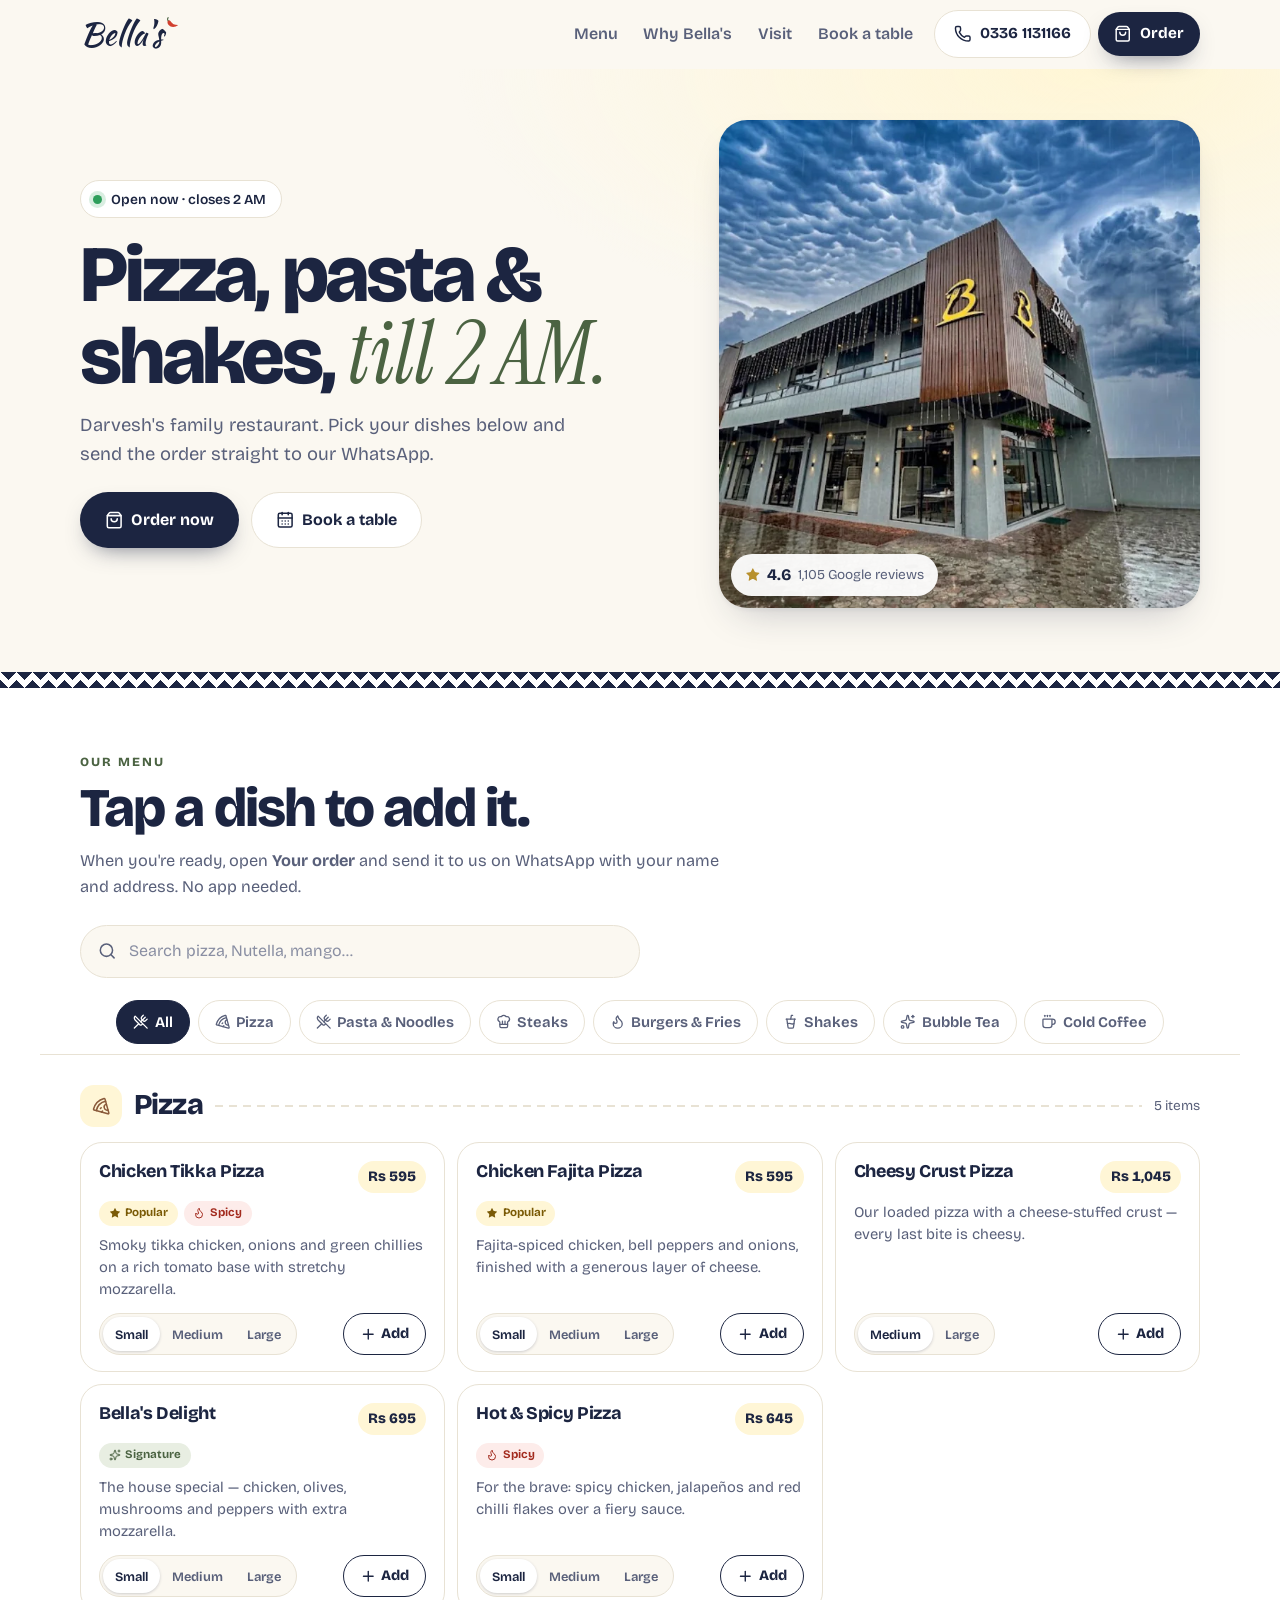
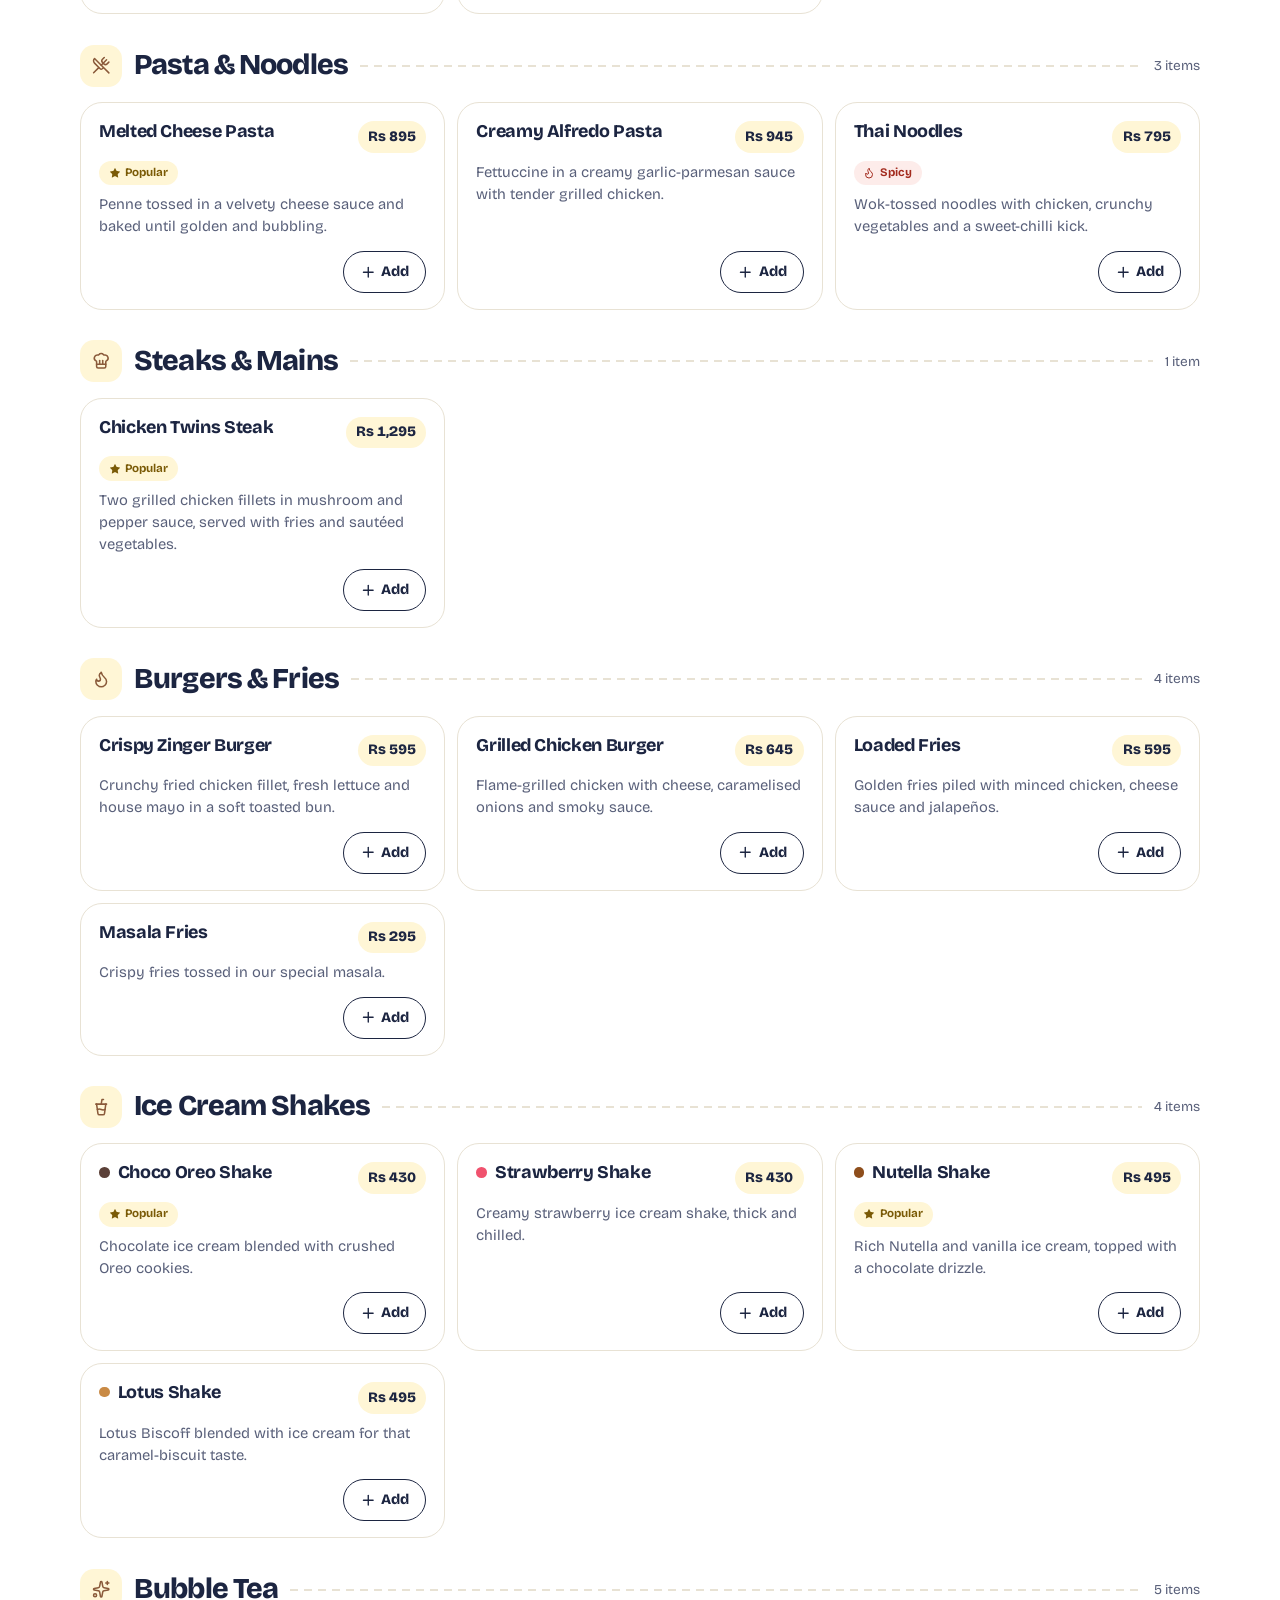
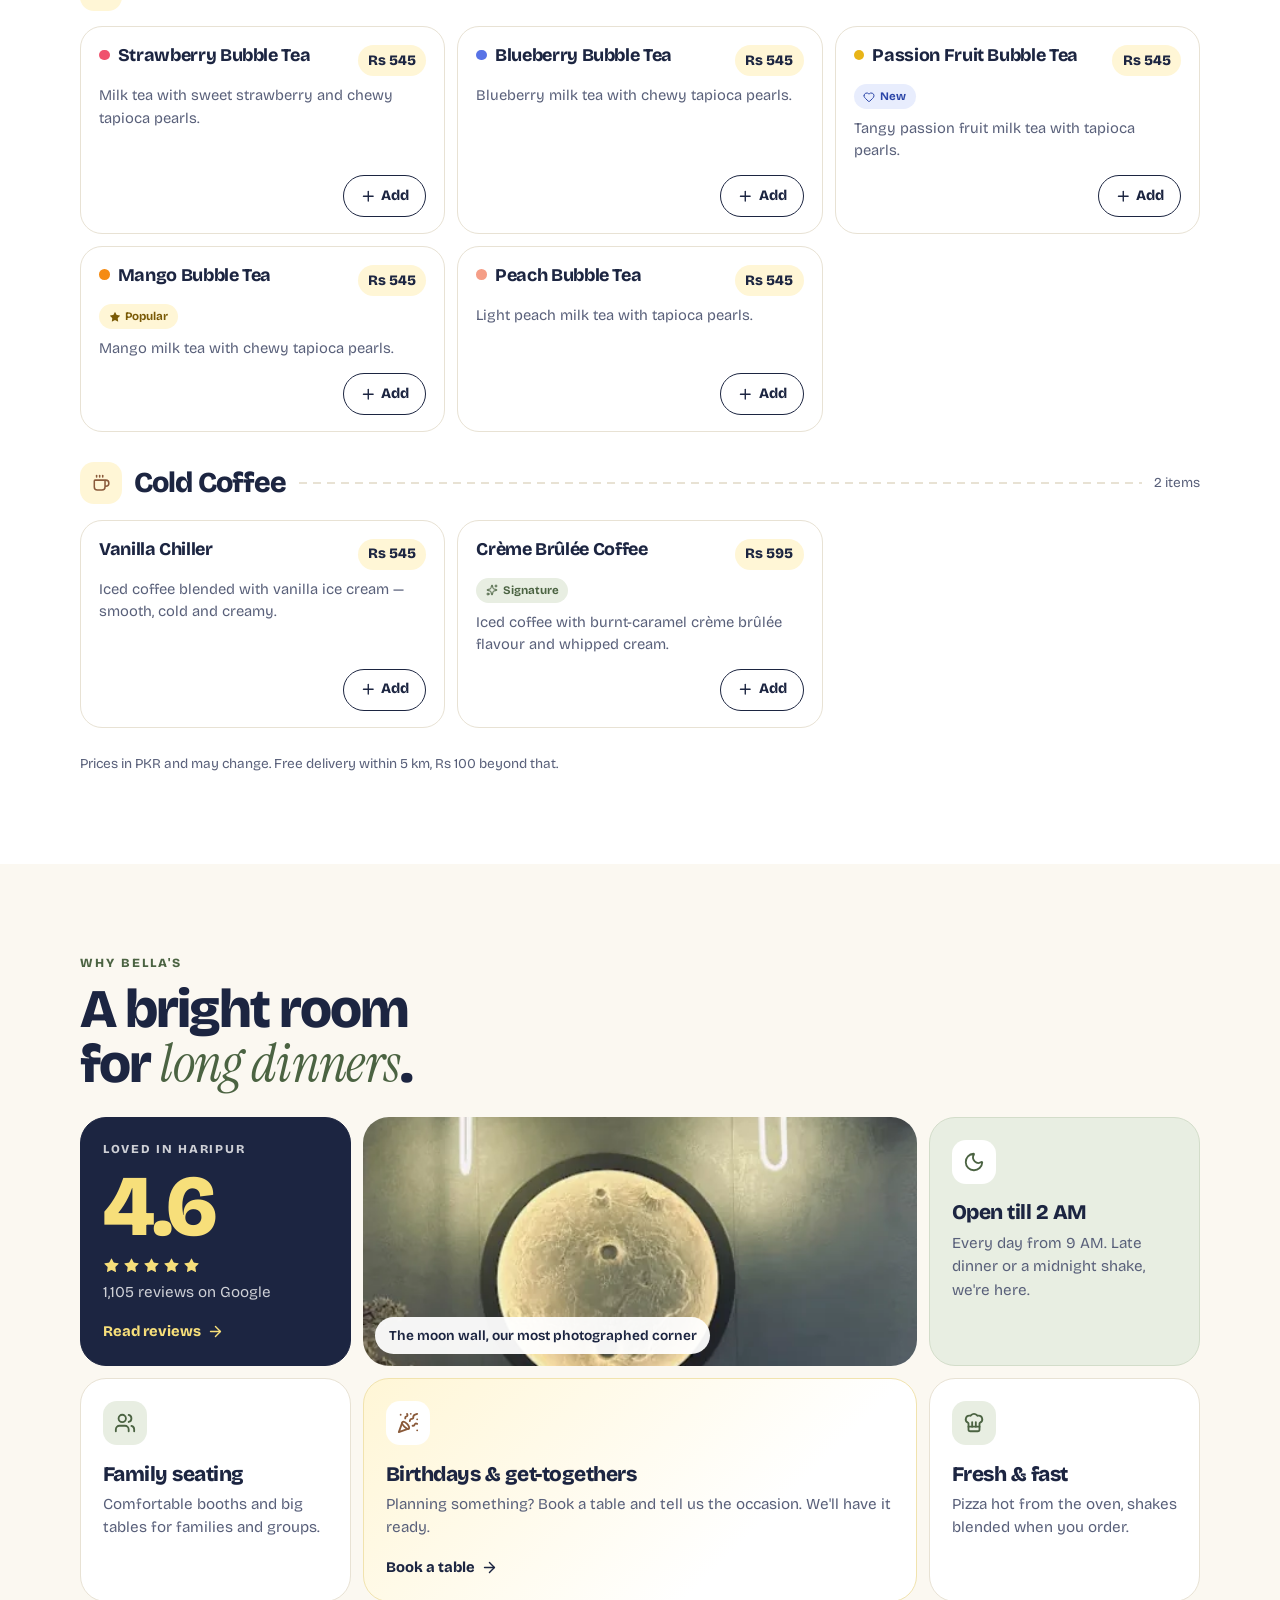
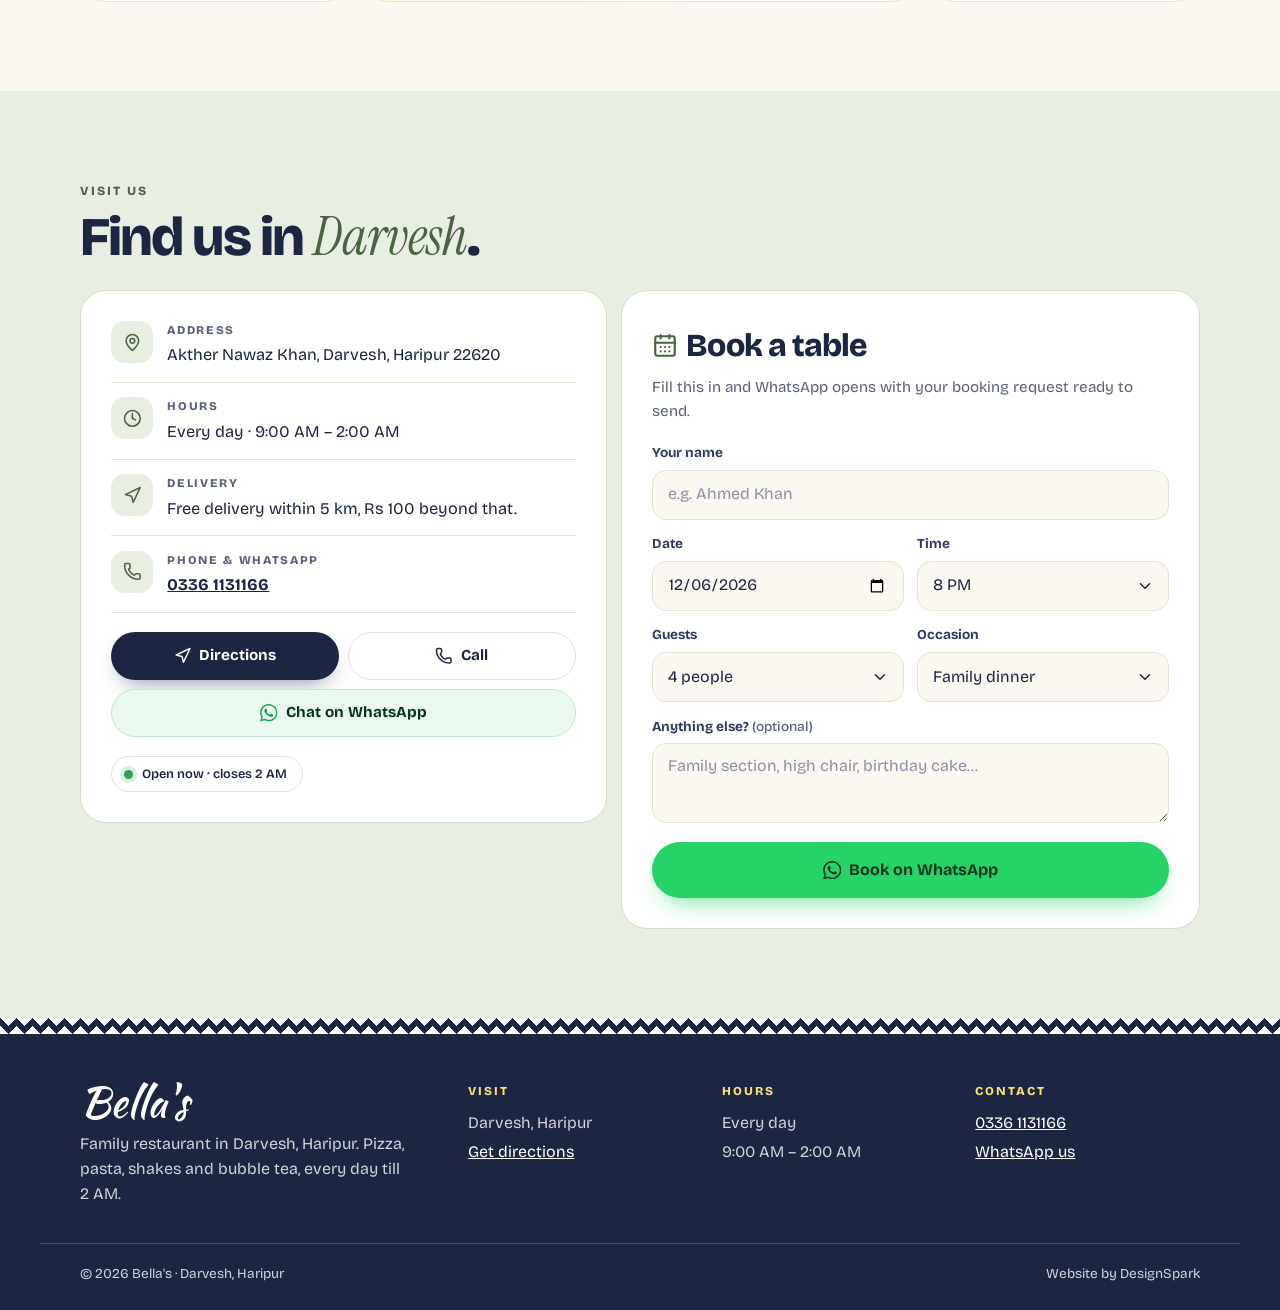
==== commit 79ee1c10: "Add delivery charges and final polish to Bella's site - Delivery rule in menu-data.js (free within 5" ====
--- a/bellas/index.html
+++ b/bellas/index.html
@@ -20,7 +20,7 @@
     "priceRange": "Rs 1,000 – 4,000",
     "telephone": "+923361131166",
     "acceptsReservations": "True",
-    "address": { "@type": "PostalAddress", "streetAddress": "Akhtar Nawaz Khan", "addressLocality": "Darvesh, Haripur", "addressRegion": "Khyber Pakhtunkhwa", "postalCode": "22620", "addressCountry": "PK" },
+    "address": { "@type": "PostalAddress", "streetAddress": "Akther Nawaz Khan", "addressLocality": "Darvesh, Haripur", "addressRegion": "Khyber Pakhtunkhwa", "postalCode": "22620", "addressCountry": "PK" },
     "openingHoursSpecification": [{ "@type": "OpeningHoursSpecification", "dayOfWeek": ["Monday", "Tuesday", "Wednesday", "Thursday", "Friday", "Saturday", "Sunday"], "opens": "09:00", "closes": "02:00" }]
   }
   </script>
@@ -155,7 +155,7 @@
         <div class="menu__results" id="menu-panel" role="tabpanel" data-menu>
           <noscript><p class="menu__empty">Please enable JavaScript to see the menu, or call 0336 1131166.</p></noscript>
         </div>
-        <p class="menu__note">Prices in PKR and may change. Any delivery charge is confirmed on WhatsApp.</p>
+        <p class="menu__note">Prices in PKR and may change. <span data-bind="deliveryInfo">Free delivery within 5 km, Rs 100 beyond that.</span></p>
       </div>
     </section>
 
@@ -225,11 +225,15 @@
             <ul class="facts">
               <li>
                 <span class="facts__icon"><svg class="icon" aria-hidden="true"><use href="#i-map-pin"></use></svg></span>
-                <span><small>Address</small>Akhtar Nawaz Khan, <span data-bind="area">Darvesh, Haripur</span> 22620</span>
+                <span><small>Address</small>Akther Nawaz Khan, <span data-bind="area">Darvesh, Haripur</span> 22620</span>
               </li>
               <li>
                 <span class="facts__icon"><svg class="icon" aria-hidden="true"><use href="#i-clock"></use></svg></span>
                 <span><small>Hours</small><span data-bind="days">Every day</span> · <span data-bind="hours">9:00 AM – 2:00 AM</span></span>
+              </li>
+              <li>
+                <span class="facts__icon"><svg class="icon" aria-hidden="true"><use href="#i-navigation"></use></svg></span>
+                <span><small>Delivery</small><span data-bind="deliveryInfo">Free delivery within 5 km, Rs 100 beyond that.</span></span>
               </li>
               <li>
                 <span class="facts__icon"><svg class="icon" aria-hidden="true"><use href="#i-phone"></use></svg></span>
@@ -377,6 +381,10 @@
               <label for="order-address">Delivery address</label>
               <textarea class="input" id="order-address" name="address" rows="2" autocomplete="street-address" placeholder="House, street, nearby landmark" required></textarea>
             </div>
+            <fieldset class="field" data-distance-field>
+              <legend class="legend">How far are you from Bella's?</legend>
+              <div class="seg seg--2" data-distance-options></div>
+            </fieldset>
             <div class="field">
               <label for="order-note">Note for the kitchen <span class="optional">(optional)</span></label>
               <input class="input" id="order-note" name="note" type="text" placeholder="Less spicy, extra sauce…">
@@ -386,7 +394,9 @@
       </div>
 
       <footer class="sheet__foot" data-cart-foot hidden>
-        <div class="sheet__total"><span>Subtotal</span><strong data-cart-total>Rs 0</strong></div>
+        <div class="sheet__total sheet__total--sub"><span>Subtotal</span><span data-cart-total>Rs 0</span></div>
+        <div class="sheet__total sheet__total--sub" data-delivery-row hidden><span>Delivery</span><span data-cart-delivery>Free</span></div>
+        <div class="sheet__total"><span>Total</span><strong data-cart-grand>Rs 0</strong></div>
         <button class="btn btn--wa-solid btn--lg btn--block" type="submit" form="order-form">
           <svg class="icon" aria-hidden="true"><use href="#i-whatsapp"></use></svg>Send order on WhatsApp
         </button>
--- a/bellas/css/bright.css
+++ b/bellas/css/bright.css
@@ -450,3 +450,12 @@
   html { scroll-behavior: auto; }
   *, *::before, *::after { animation-duration: .01ms !important; transition-duration: .01ms !important; }
 }
+
+/* Delivery distance choice + subtotal / delivery / total rows */
+.seg--2 { grid-template-columns: repeat(2, 1fr); }
+.seg--2 label { gap: 0; padding: .45rem .5rem; line-height: 1.2; text-align: center; }
+.seg--2 label small { font-size: .74rem; font-weight: 600; }
+[data-distance-field][hidden], [data-delivery-row][hidden] { display: none; }
+.sheet__total--sub { font-size: .92rem; }
+.sheet__total--sub span:last-child { color: var(--ink); font-weight: 700; }
+.sheet__hint { text-wrap: pretty; }
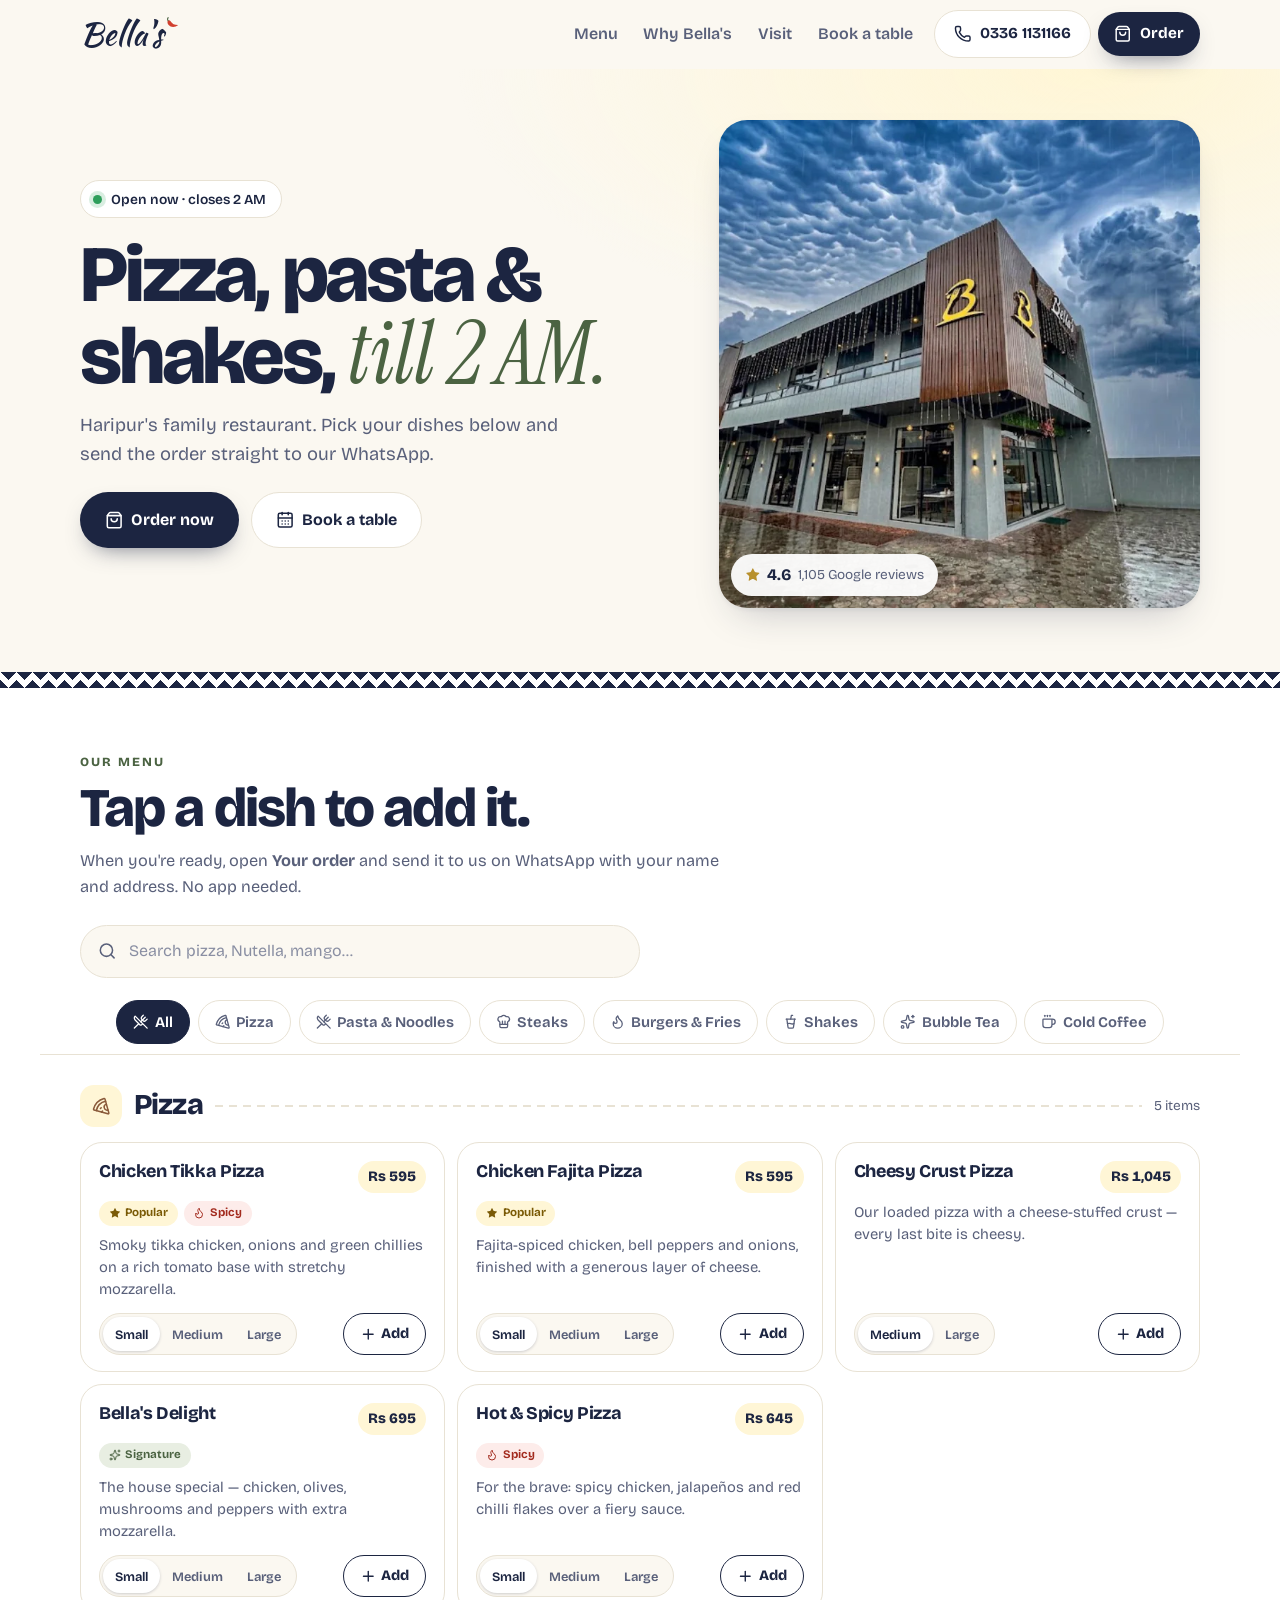
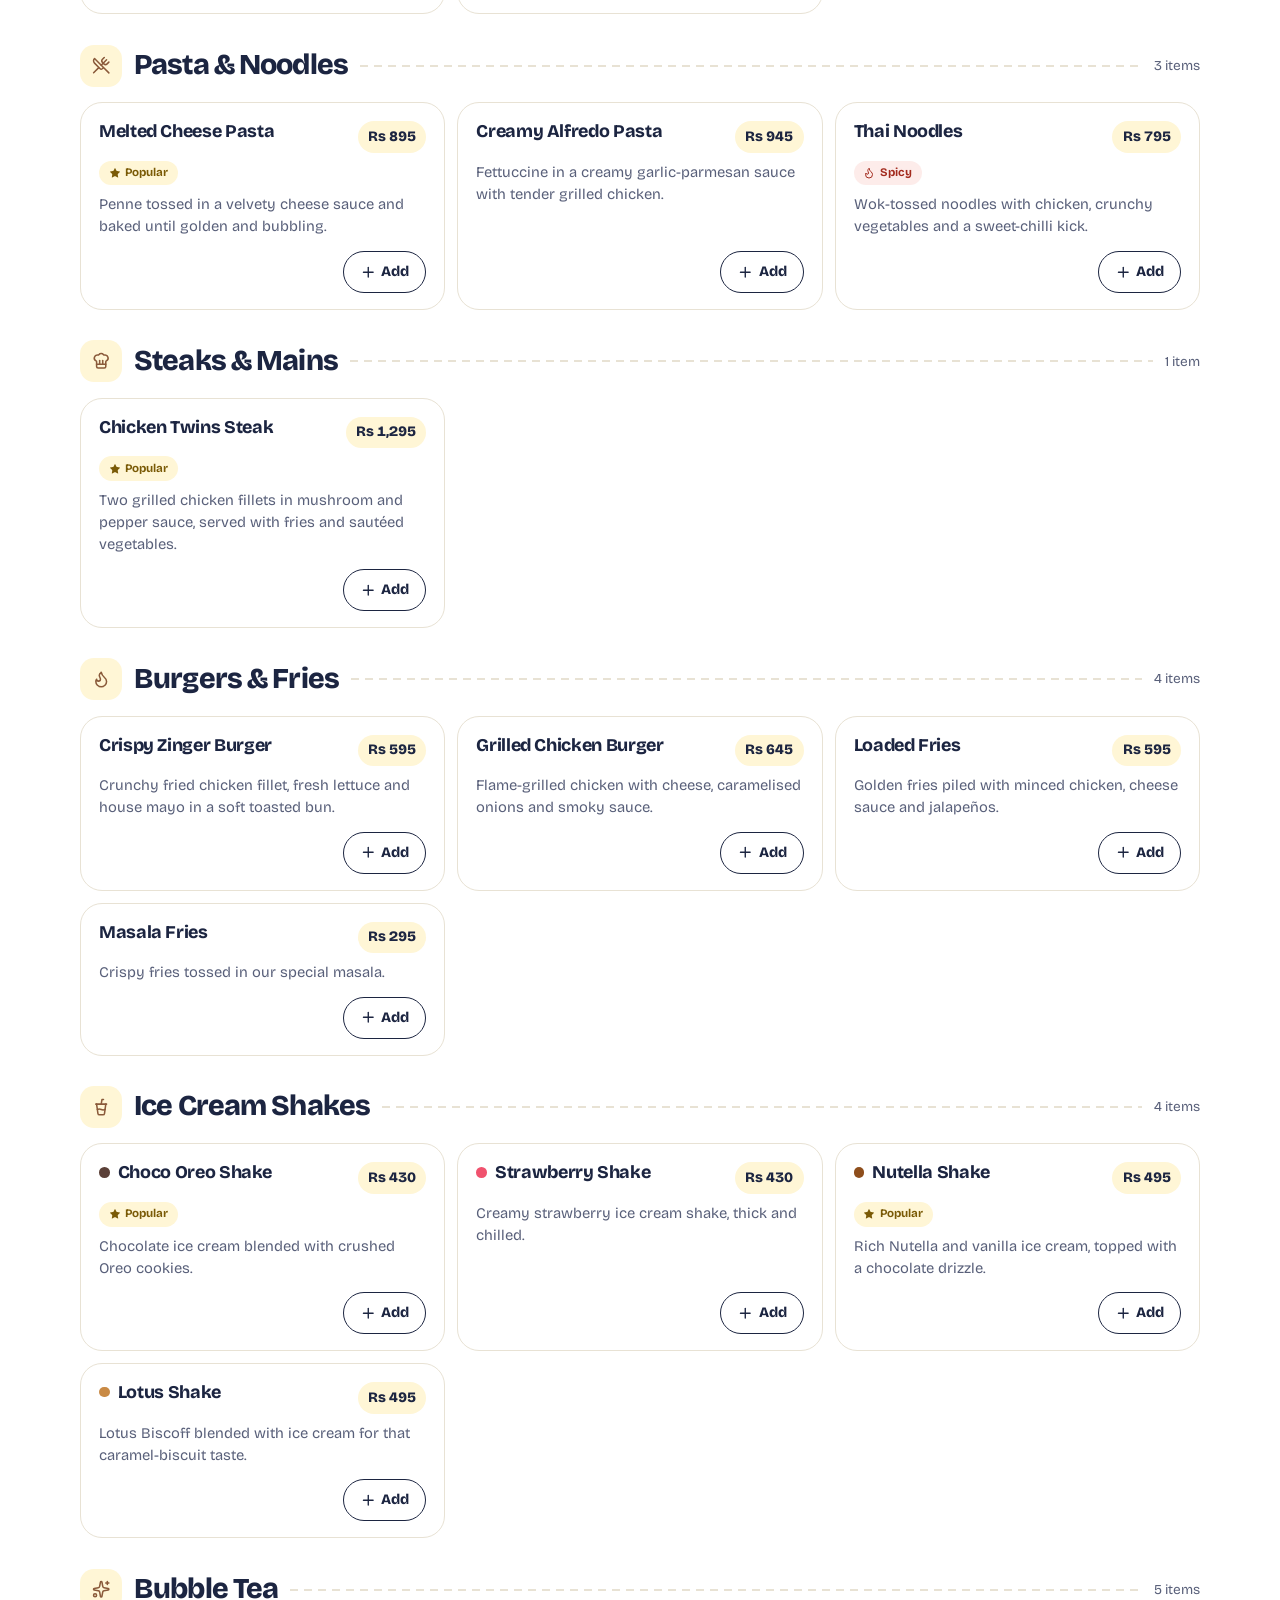
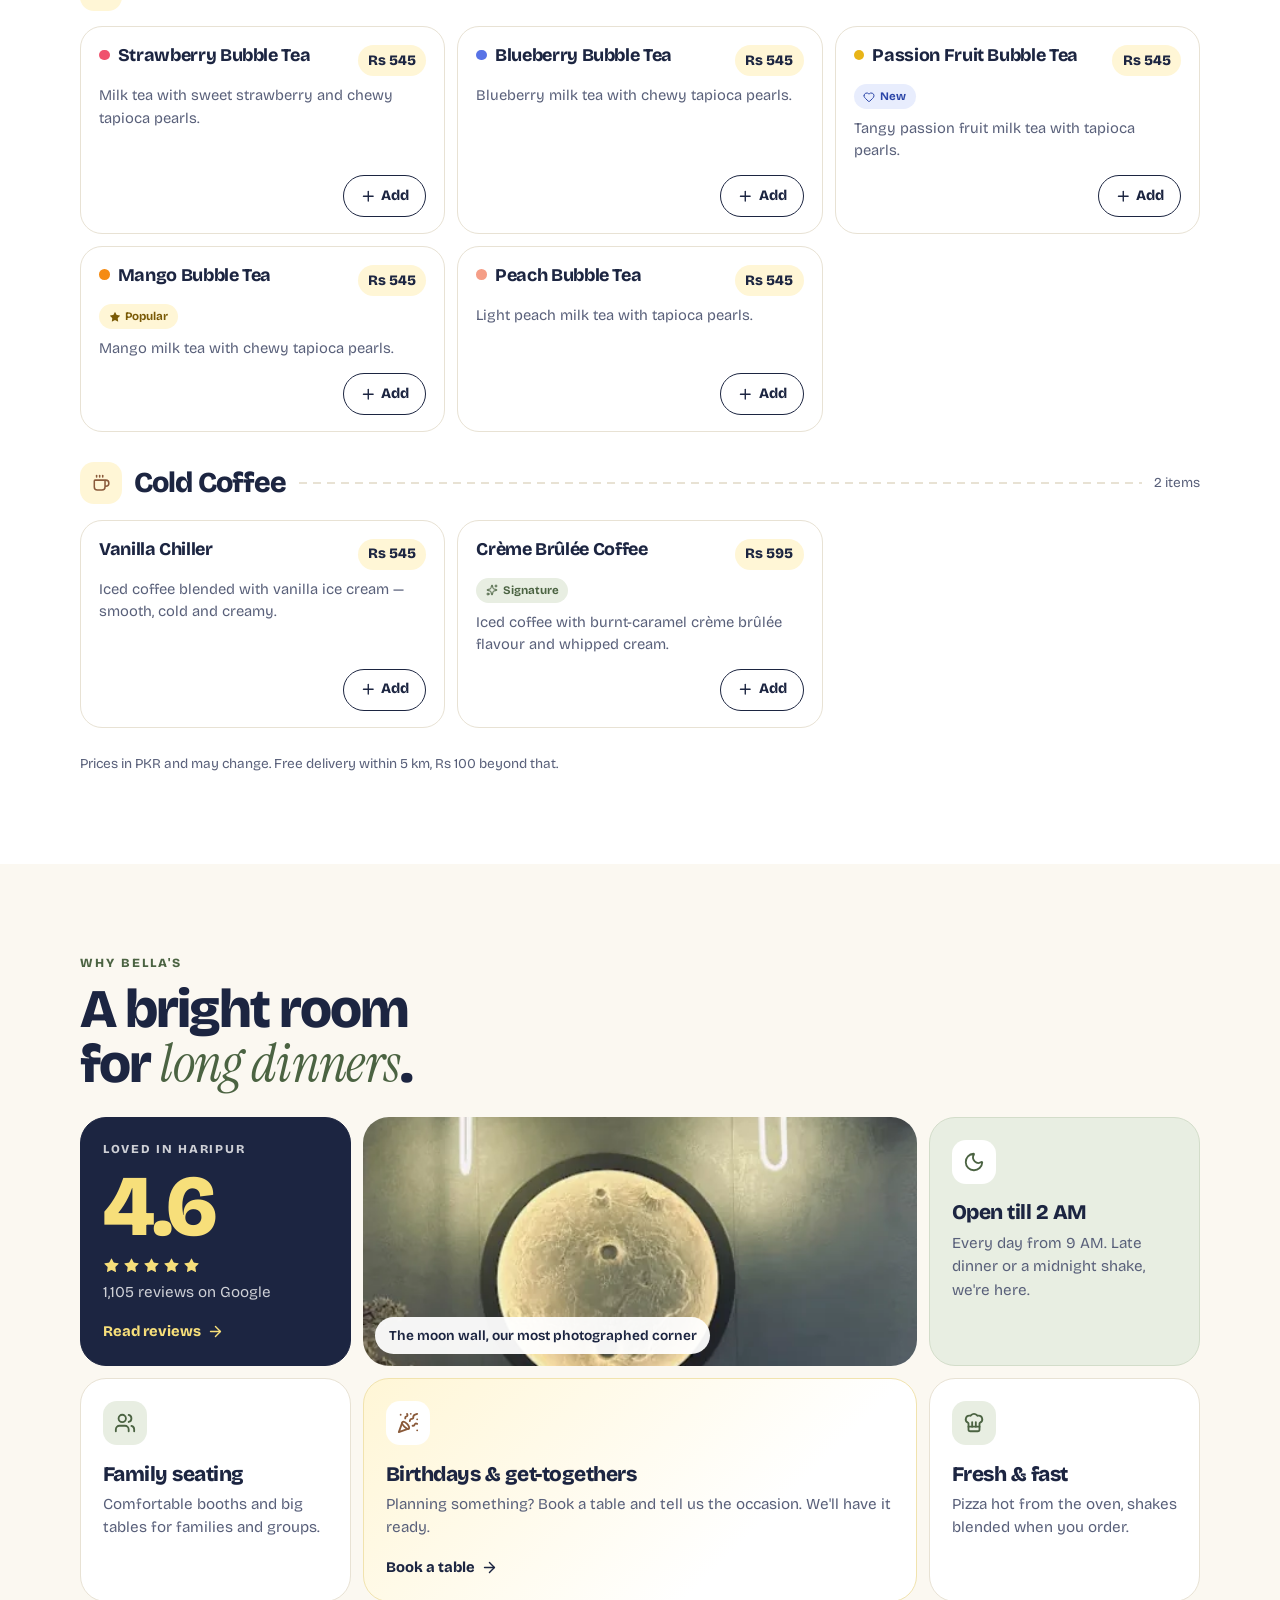
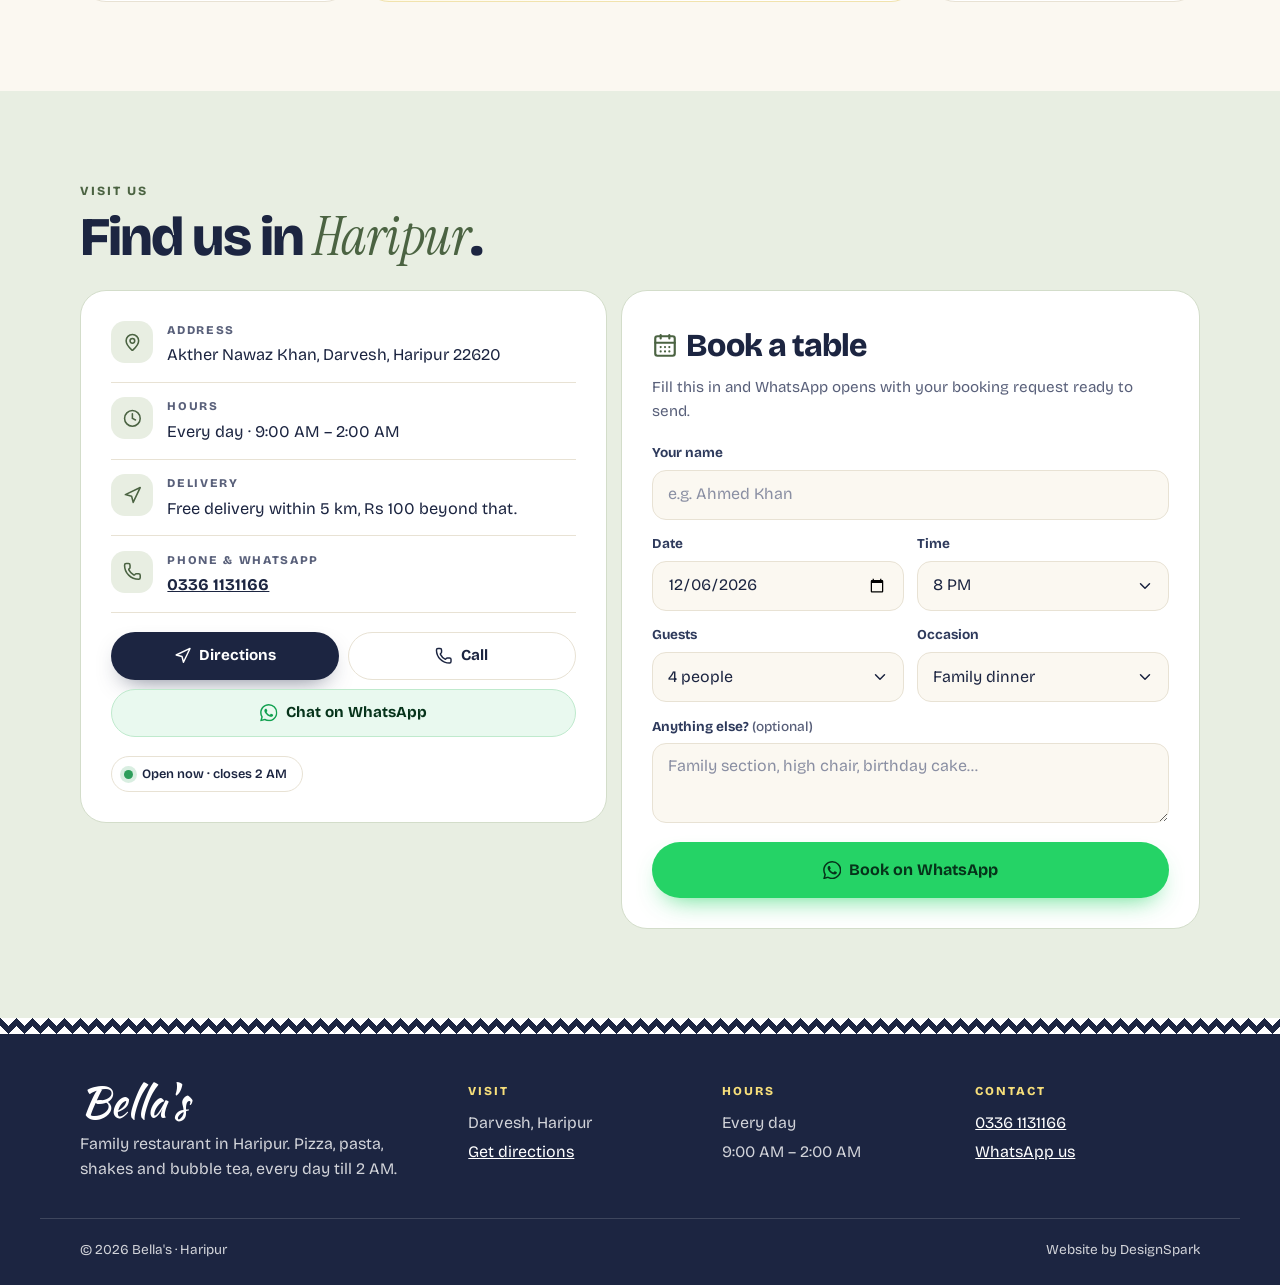
==== commit 0375536c: "Use Haripur in Bella's branding, keep Darvesh in the address Title, description, hero line, photo al" ====
--- a/bellas/index.html
+++ b/bellas/index.html
@@ -3,8 +3,8 @@
 <head>
   <meta charset="utf-8">
   <meta name="viewport" content="width=device-width, initial-scale=1, viewport-fit=cover">
-  <title>Bella's · Family Restaurant in Darvesh, Haripur · Open till 2 AM</title>
-  <meta name="description" content="Bella's, Darvesh, Haripur: pizza, pasta, steaks, ice-cream shakes, bubble tea and cold coffee. Open every day 9 AM – 2 AM. Order or book a table on WhatsApp: 0336 1131166.">
+  <title>Bella's · Family Restaurant in Haripur · Open till 2 AM</title>
+  <meta name="description" content="Bella's, Haripur: pizza, pasta, steaks, ice-cream shakes, bubble tea and cold coffee. Open every day 9 AM – 2 AM. Order or book a table on WhatsApp: 0336 1131166.">
   <!-- DEMO VERSION: delete the next line when the site goes live. -->
   <meta name="robots" content="noindex, nofollow">
   <meta name="theme-color" content="#FBF8F1">
@@ -104,7 +104,7 @@
             <span data-status-text>Open every day · 9 AM – 2 AM</span>
           </p>
           <h1 class="hero__title" id="hero-title">Pizza, pasta &amp; shakes, <span class="serif">till 2&nbsp;AM.</span></h1>
-          <p class="hero__lead">Darvesh's family restaurant. Pick your dishes below and send the order straight to our WhatsApp.</p>
+          <p class="hero__lead">Haripur's family restaurant. Pick your dishes below and send the order straight to our WhatsApp.</p>
           <div class="hero__cta">
             <a class="btn btn--ink btn--lg" href="#menu">
               <svg class="icon" aria-hidden="true"><use href="#i-shopping-bag"></use></svg>Order now
@@ -119,9 +119,9 @@
           <picture>
             <source srcset="assets/img/exterior.webp" type="image/webp">
             <img src="assets/img/exterior.jpg" width="680" height="690" fetchpriority="high"
-                 alt="Bella's building in Darvesh: grey walls, wooden facade and the golden B logo">
+                 alt="Bella's building in Haripur: grey walls, wooden facade and the golden B logo">
           </picture>
-          <a class="hero__rating" href="https://www.google.com/maps/search/?api=1&amp;query=Bella%27s%20Darvesh%20Haripur" target="_blank" rel="noopener" data-link="maps">
+          <a class="hero__rating" href="https://maps.google.com/?cid=5048793112688946254" target="_blank" rel="noopener" data-link="maps">
             <svg class="icon icon--fill" aria-hidden="true"><use href="#i-star"></use></svg>
             <strong data-bind="rating">4.6</strong>
             <span><span data-bind="reviewCount">1,105</span> Google reviews</span>
@@ -168,7 +168,7 @@
         </header>
 
         <div class="bento">
-          <a class="tile tile--rating" href="https://www.google.com/maps/search/?api=1&amp;query=Bella%27s%20Darvesh%20Haripur" target="_blank" rel="noopener" data-link="maps">
+          <a class="tile tile--rating" href="https://maps.google.com/?cid=5048793112688946254" target="_blank" rel="noopener" data-link="maps">
             <p class="tile__label">Loved in Haripur</p>
             <p class="big-score" data-bind="rating">4.6</p>
             <span class="stars" aria-hidden="true"><svg class="icon icon--fill"><use href="#i-star"></use></svg><svg class="icon icon--fill"><use href="#i-star"></use></svg><svg class="icon icon--fill"><use href="#i-star"></use></svg><svg class="icon icon--fill"><use href="#i-star"></use></svg><svg class="icon icon--fill"><use href="#i-star"></use></svg></span>
@@ -217,7 +217,7 @@
       <div class="wrap">
         <header class="head">
           <p class="kicker">Visit us</p>
-          <h2 id="visit-title">Find us in <span class="serif">Darvesh</span>.</h2>
+          <h2 id="visit-title">Find us in <span class="serif">Haripur</span>.</h2>
         </header>
 
         <div class="visit">
@@ -241,7 +241,7 @@
               </li>
             </ul>
             <div class="visit__actions">
-              <a class="btn btn--ink" href="https://www.google.com/maps/search/?api=1&amp;query=Bella%27s%20Darvesh%20Haripur" target="_blank" rel="noopener" data-link="maps">
+              <a class="btn btn--ink" href="https://maps.google.com/?cid=5048793112688946254" target="_blank" rel="noopener" data-link="maps">
                 <svg class="icon" aria-hidden="true"><use href="#i-navigation"></use></svg>Directions
               </a>
               <a class="btn btn--ghost" href="tel:+923361131166" data-link="call">
@@ -303,14 +303,14 @@
     <div class="wrap footer__grid">
       <div class="footer__brand">
         <span class="brand__name">Bella's</span>
-        <p>Family restaurant in Darvesh, Haripur. Pizza, pasta, shakes and bubble tea, every day till 2&nbsp;AM.</p>
-      </div>
-      <div><h3>Visit</h3><p data-bind="area">Darvesh, Haripur</p><a href="https://www.google.com/maps/search/?api=1&amp;query=Bella%27s%20Darvesh%20Haripur" target="_blank" rel="noopener" data-link="maps">Get directions</a></div>
+        <p>Family restaurant in Haripur. Pizza, pasta, shakes and bubble tea, every day till 2&nbsp;AM.</p>
+      </div>
+      <div><h3>Visit</h3><p data-bind="area">Darvesh, Haripur</p><a href="https://maps.google.com/?cid=5048793112688946254" target="_blank" rel="noopener" data-link="maps">Get directions</a></div>
       <div><h3>Hours</h3><p data-bind="days">Every day</p><p data-bind="hours">9:00 AM – 2:00 AM</p></div>
       <div><h3>Contact</h3><a href="tel:+923361131166" data-link="call" data-bind="phoneDisplay">0336 1131166</a><a href="https://wa.me/923361131166" target="_blank" rel="noopener" data-link="whatsapp">WhatsApp us</a></div>
     </div>
     <div class="wrap footer__bottom">
-      <p>© <span data-bind="year">2026</span> Bella's · Darvesh, Haripur</p>
+      <p>© <span data-bind="year">2026</span> Bella's · Haripur</p>
       <p data-credit>Website by DesignSpark</p>
     </div>
   </footer>
@@ -330,7 +330,7 @@
     <a class="dock__btn" href="#menu">
       <svg class="icon" aria-hidden="true"><use href="#i-utensils-crossed"></use></svg><span>Menu</span>
     </a>
-    <a class="dock__btn" href="https://www.google.com/maps/search/?api=1&amp;query=Bella%27s%20Darvesh%20Haripur" target="_blank" rel="noopener" data-link="maps">
+    <a class="dock__btn" href="https://maps.google.com/?cid=5048793112688946254" target="_blank" rel="noopener" data-link="maps">
       <svg class="icon" aria-hidden="true"><use href="#i-navigation"></use></svg><span>Map</span>
     </a>
     <!-- Empty order: goes to the menu. With items: opens the order sheet (js/app.js). -->
